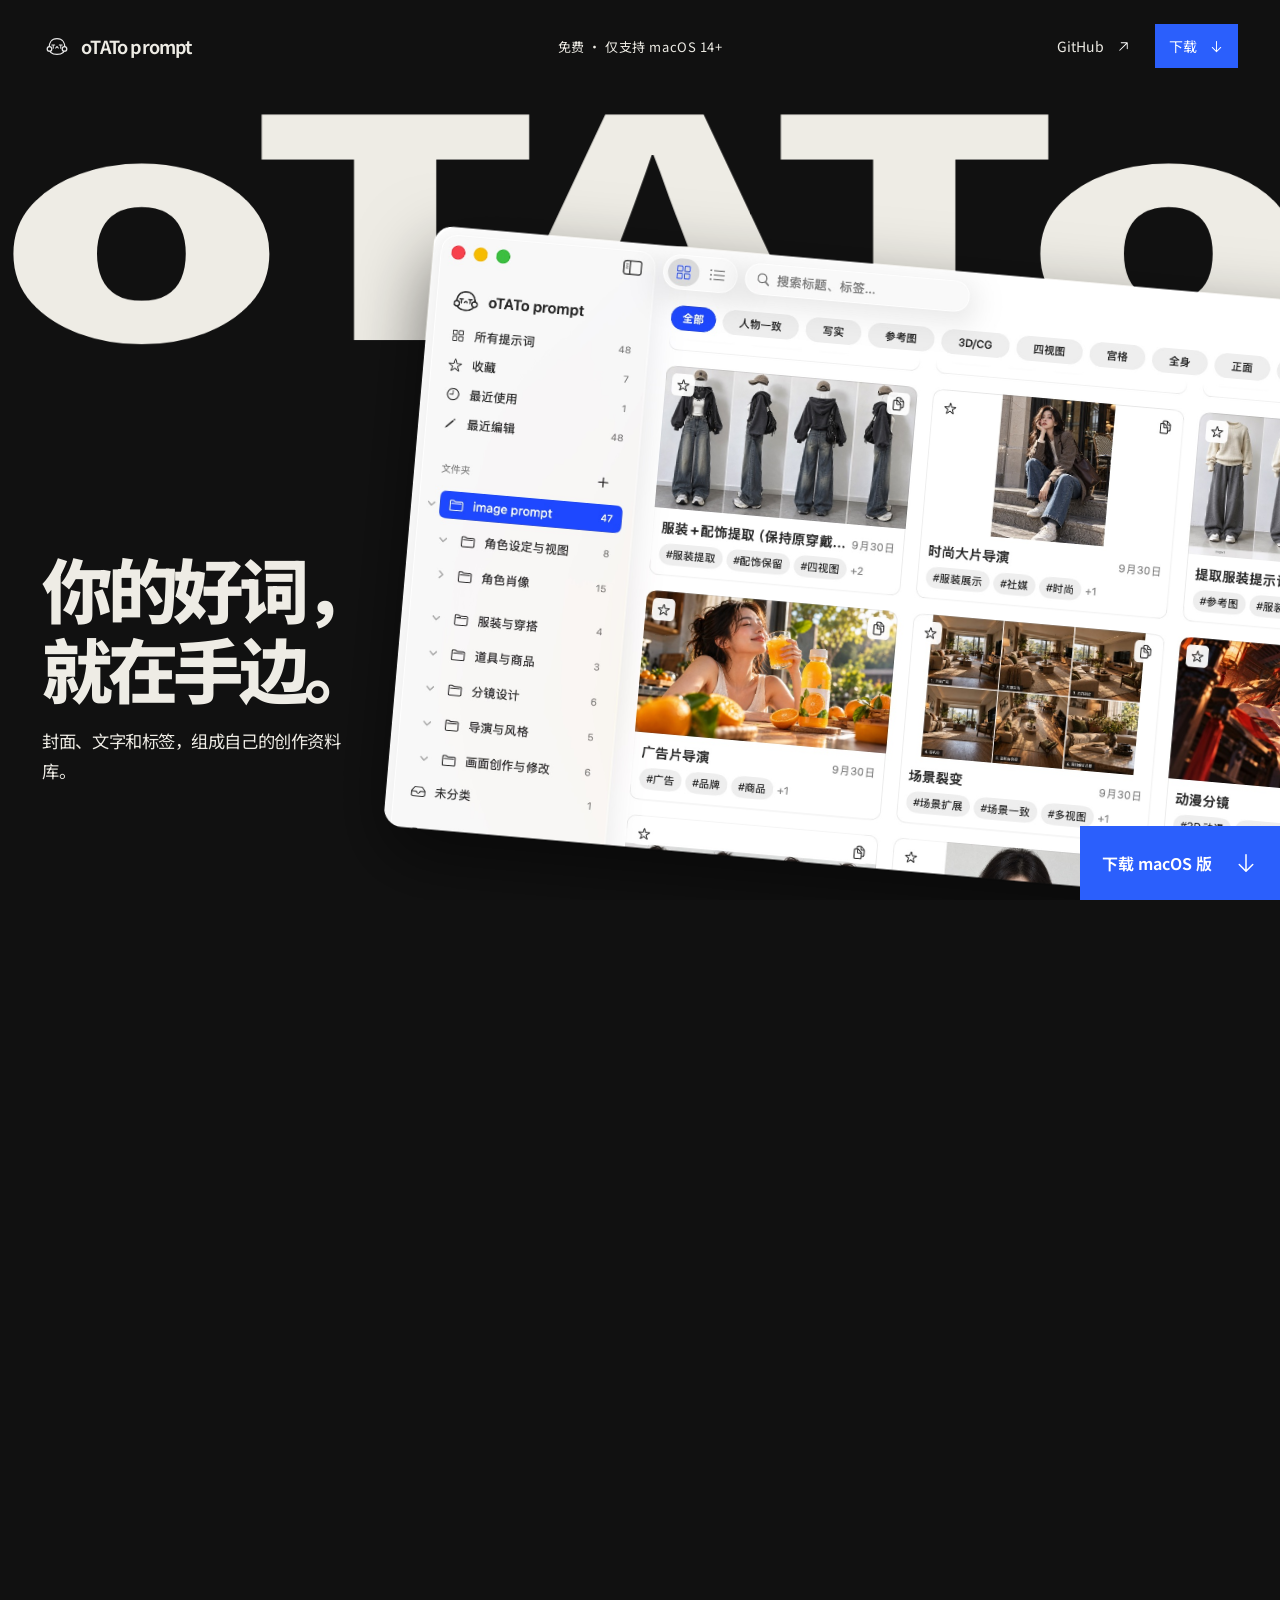
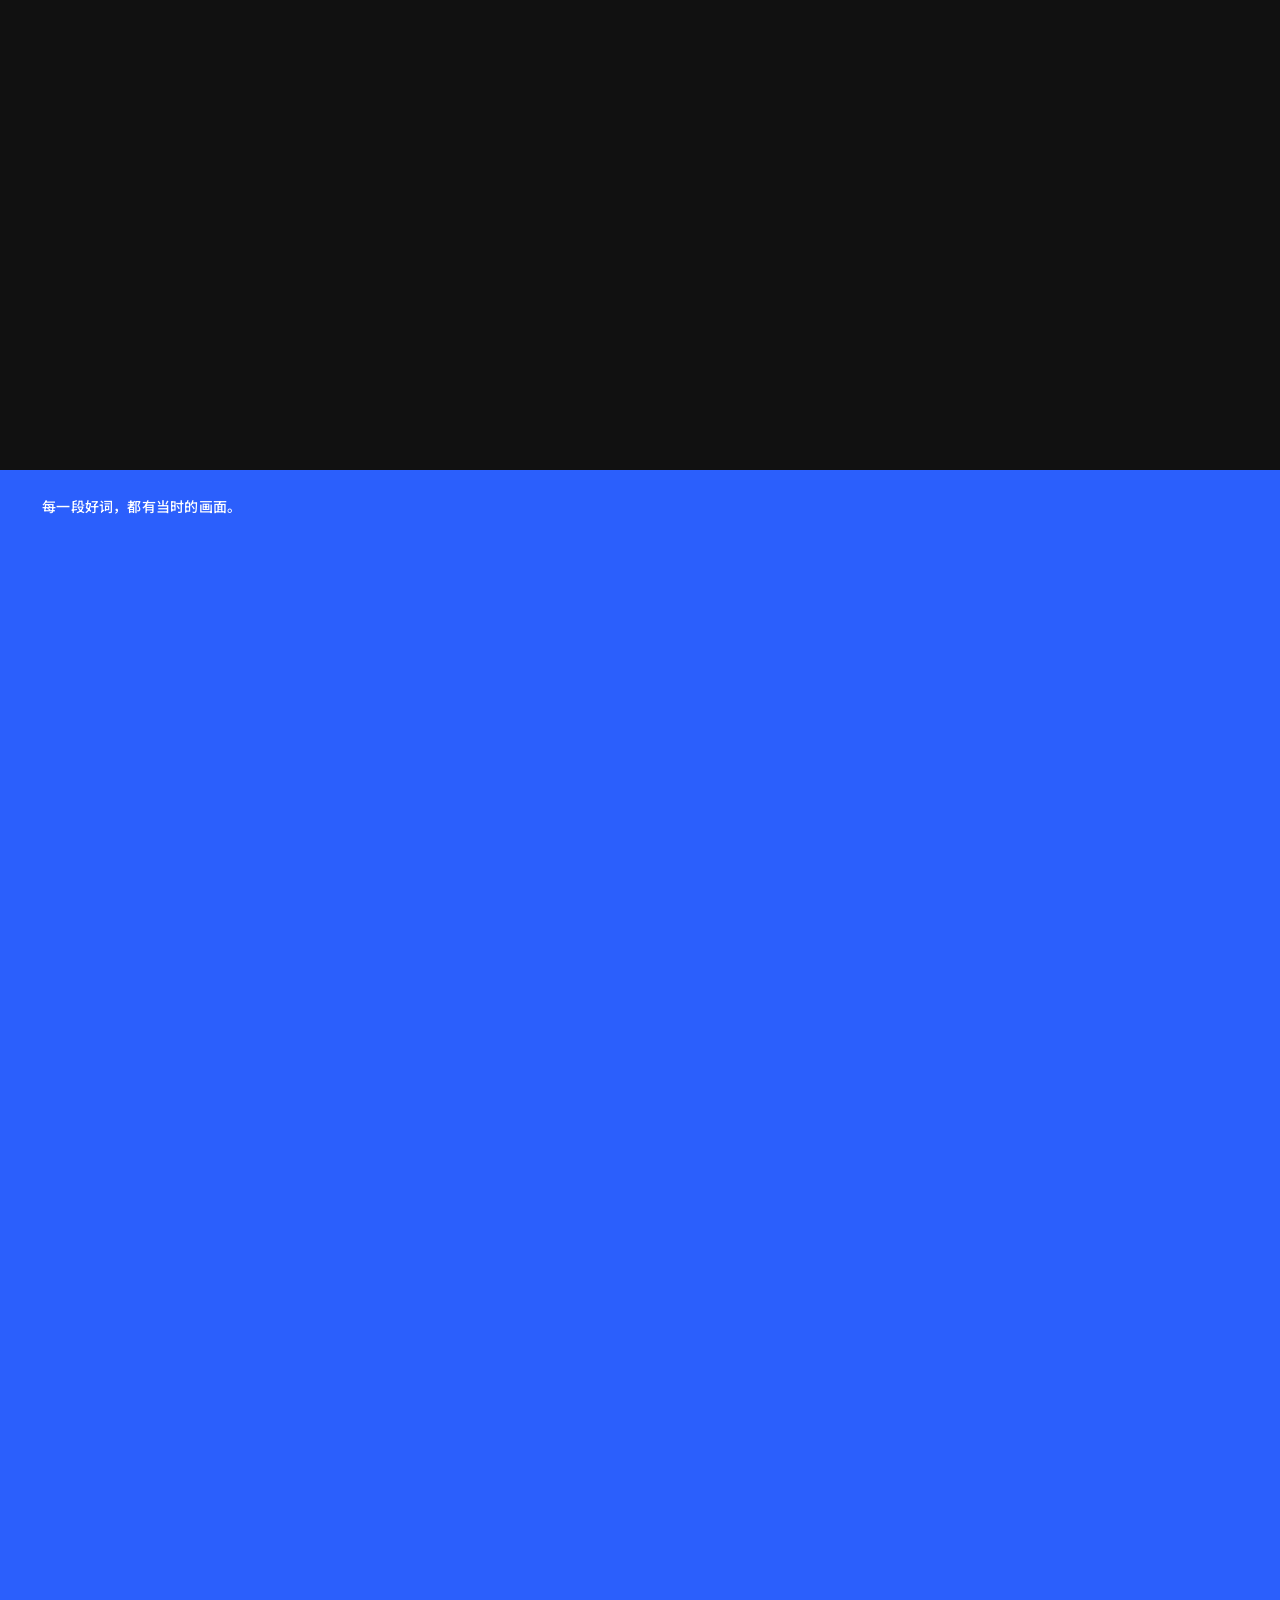
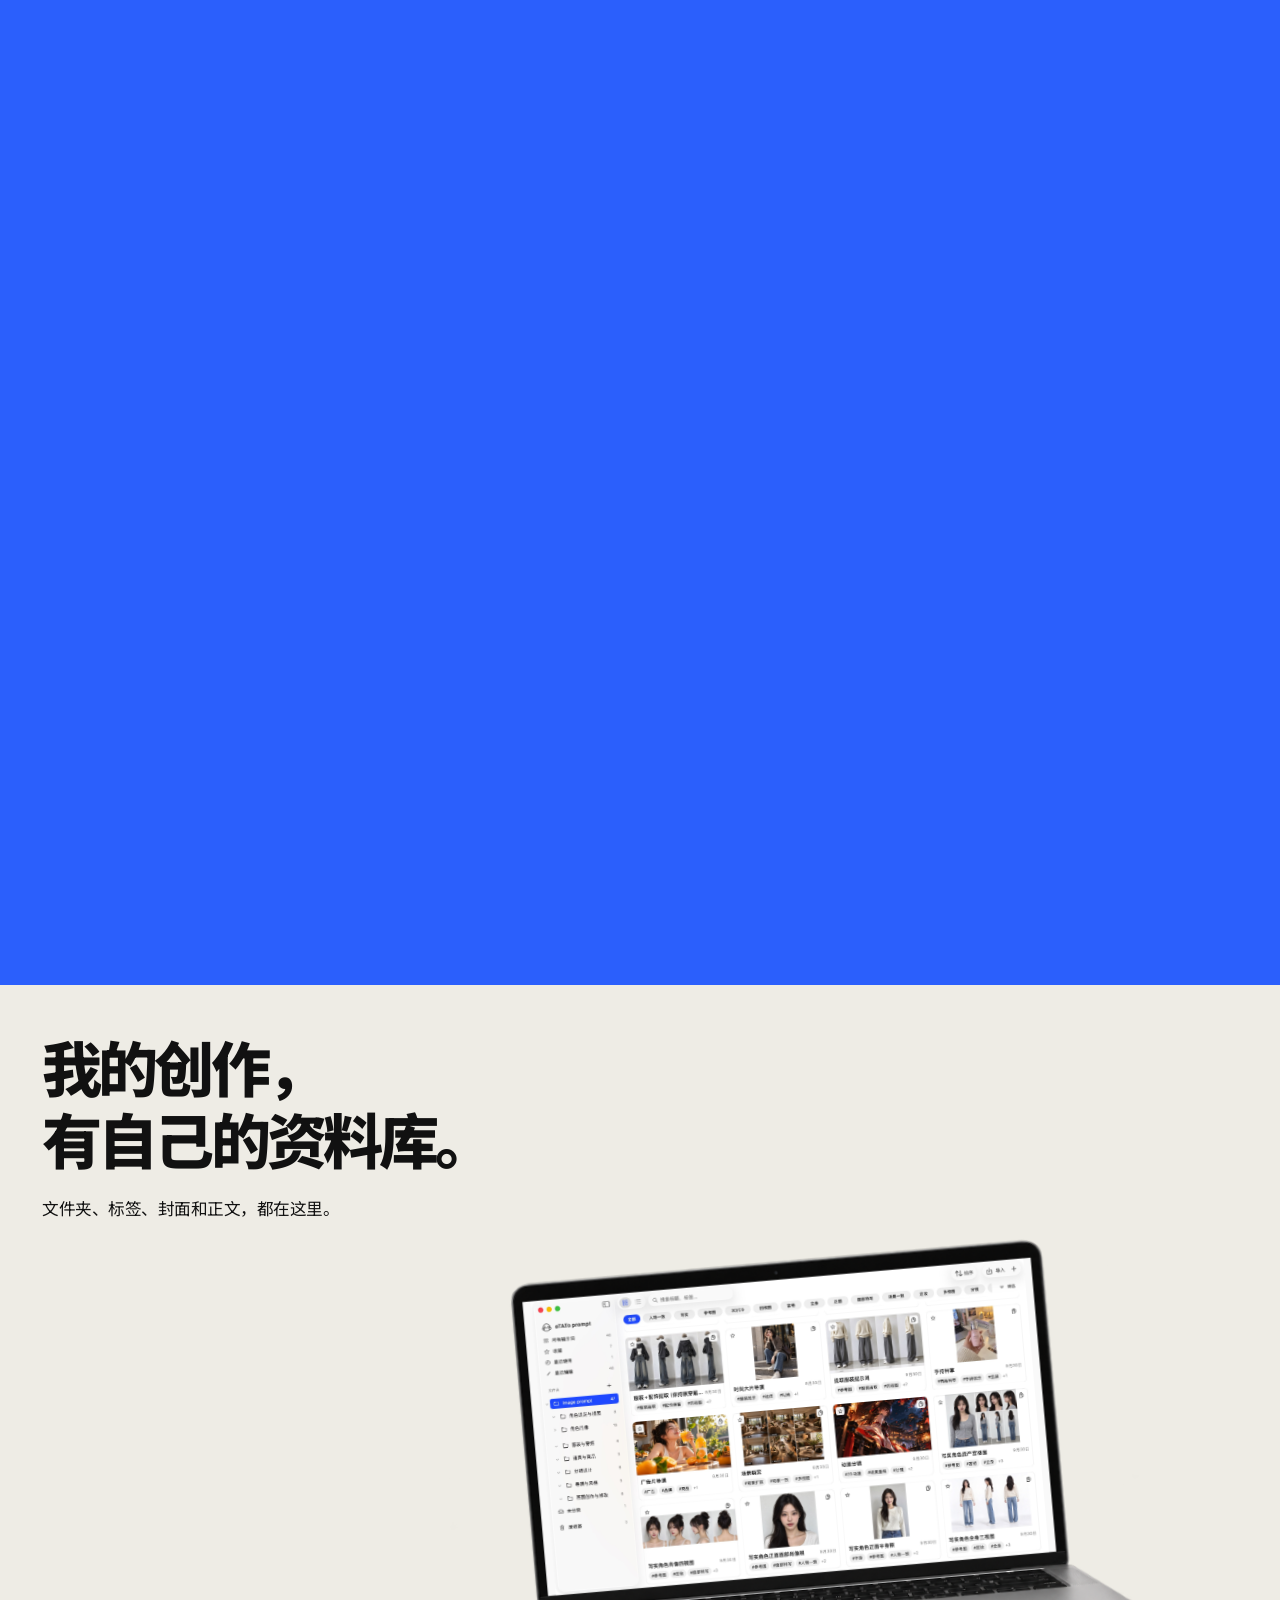
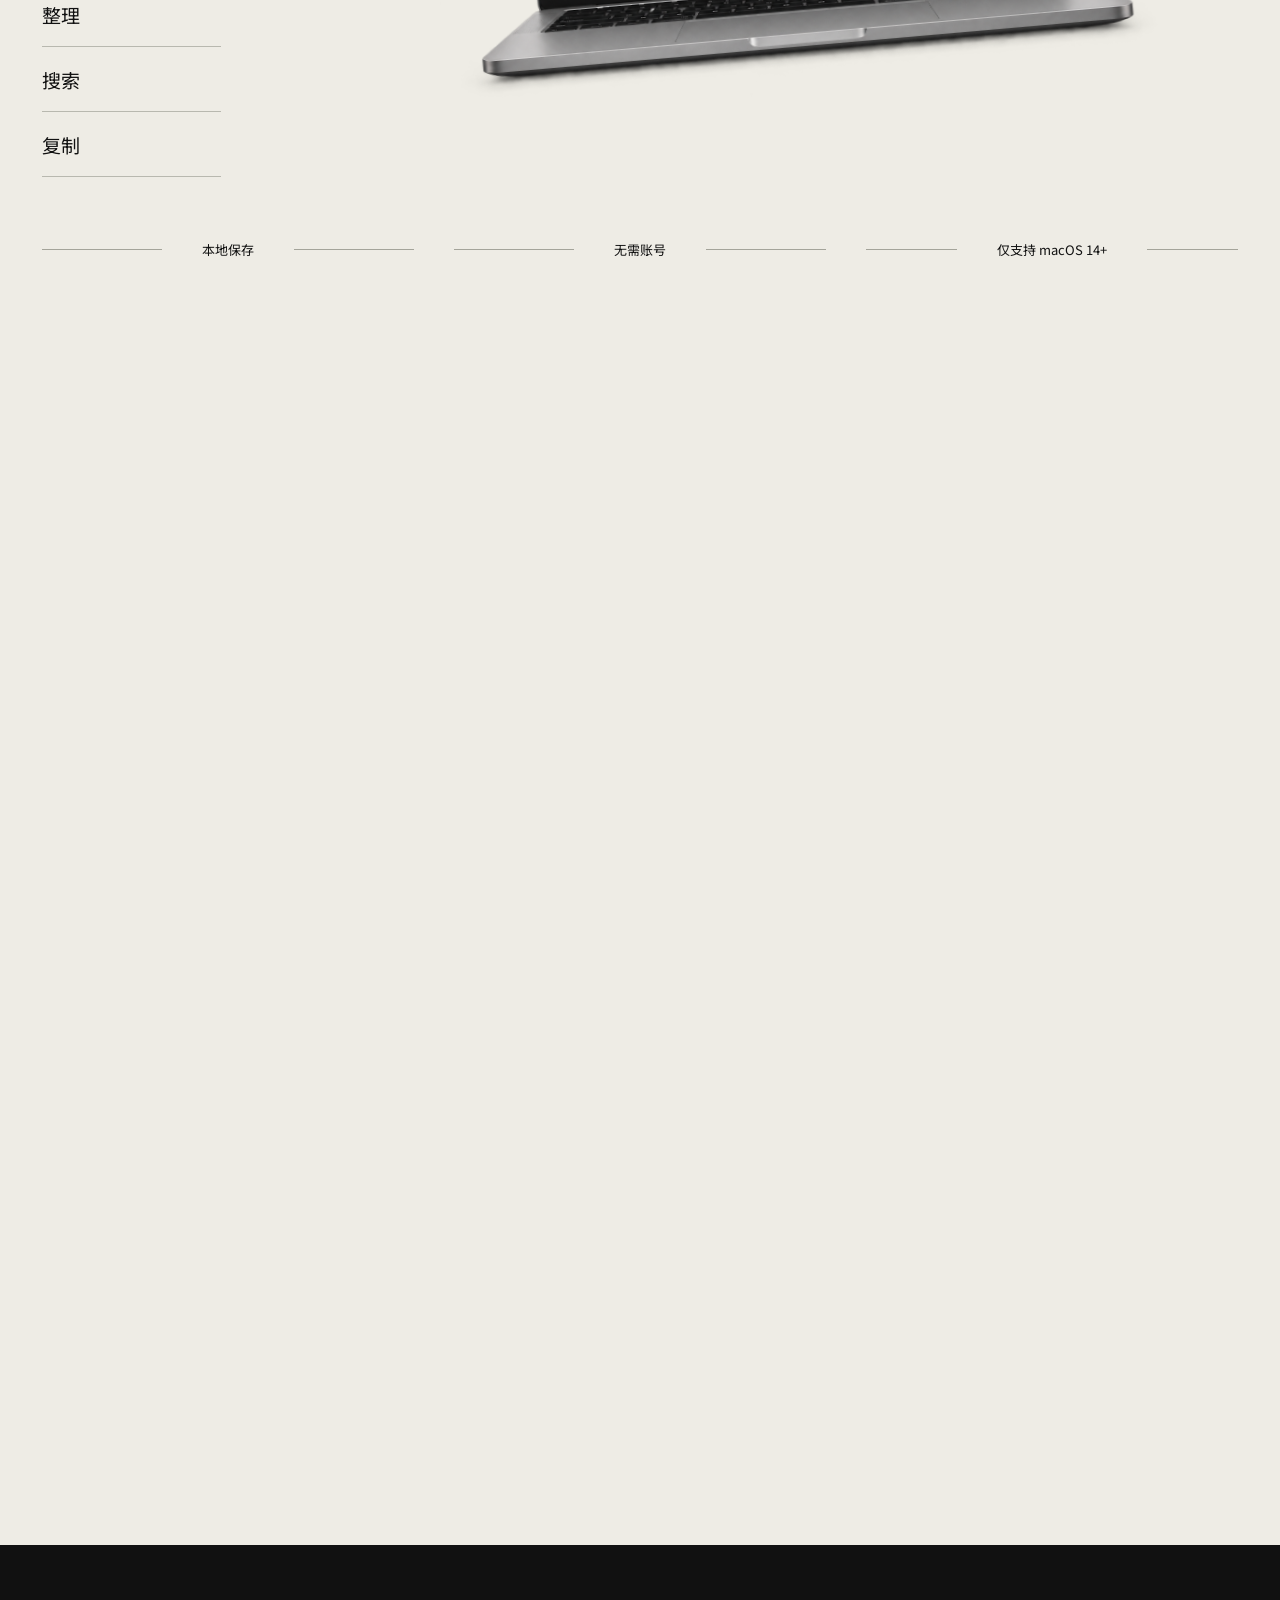
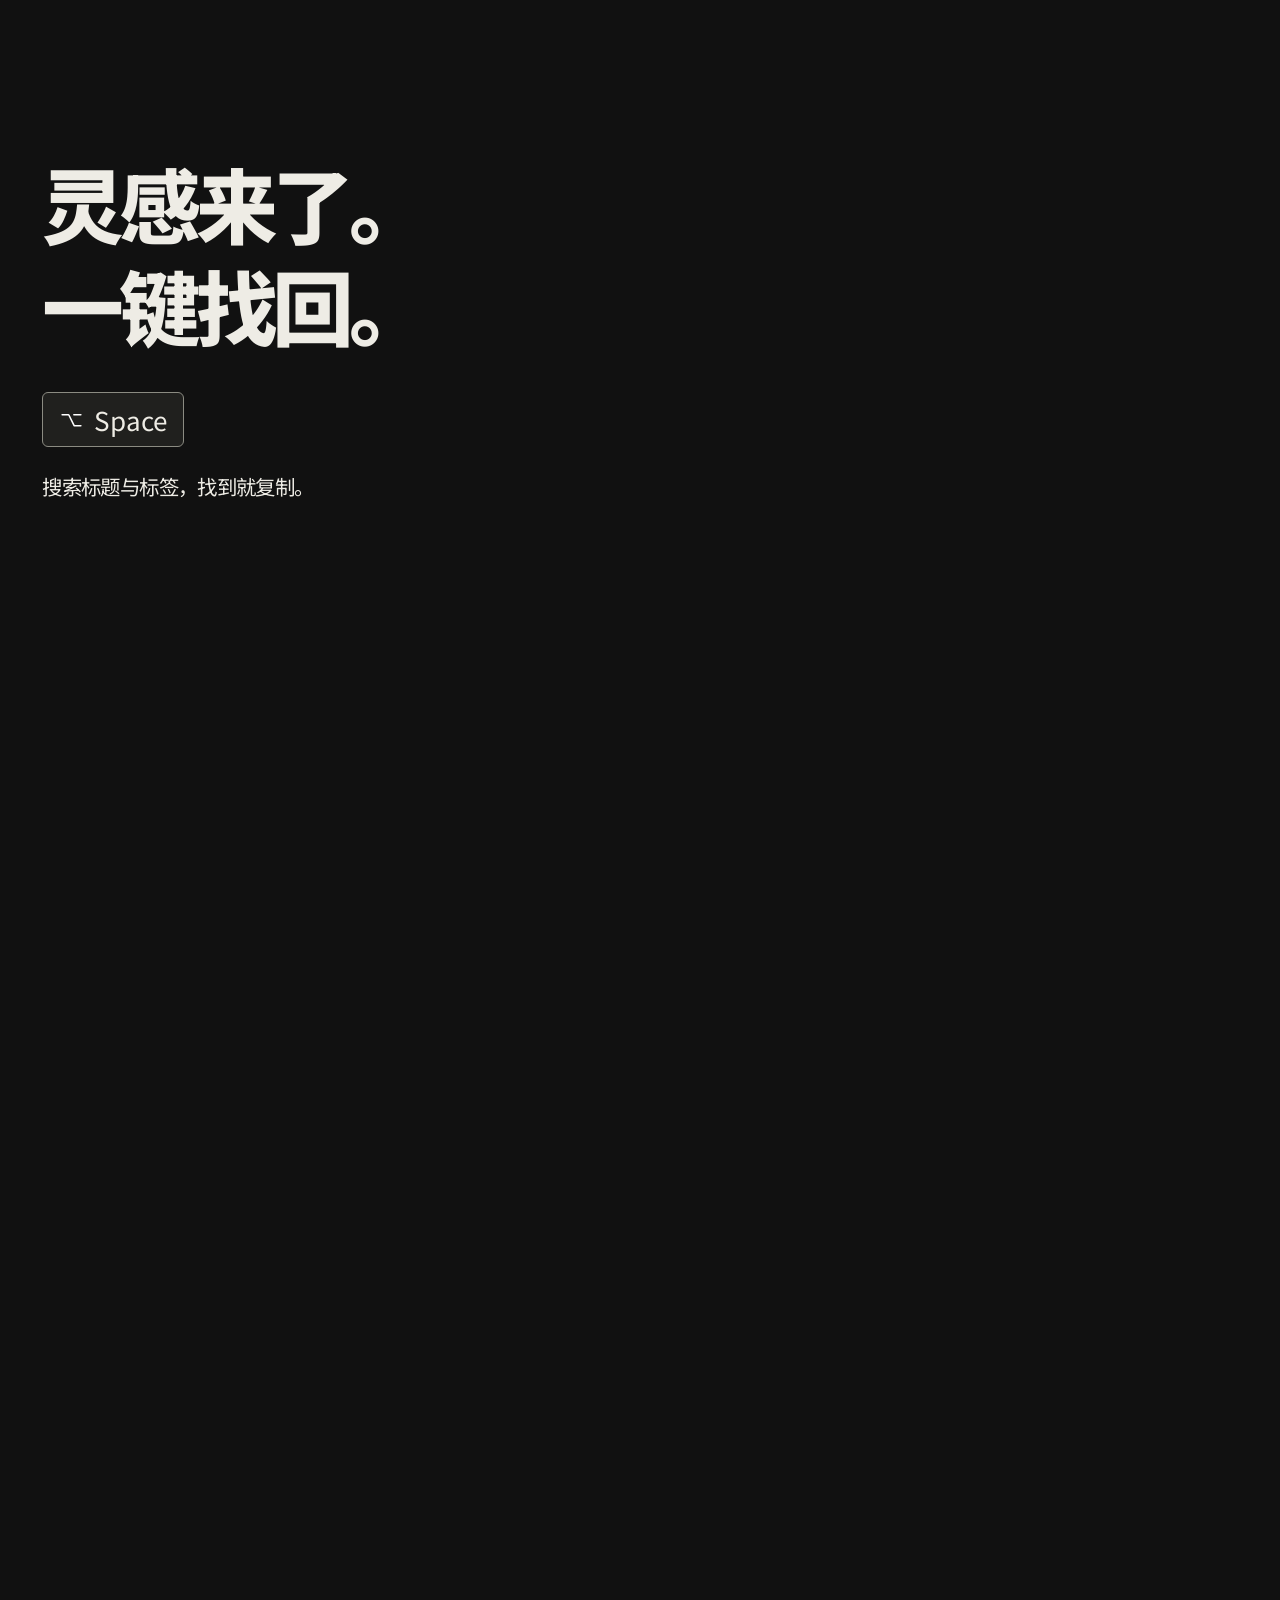
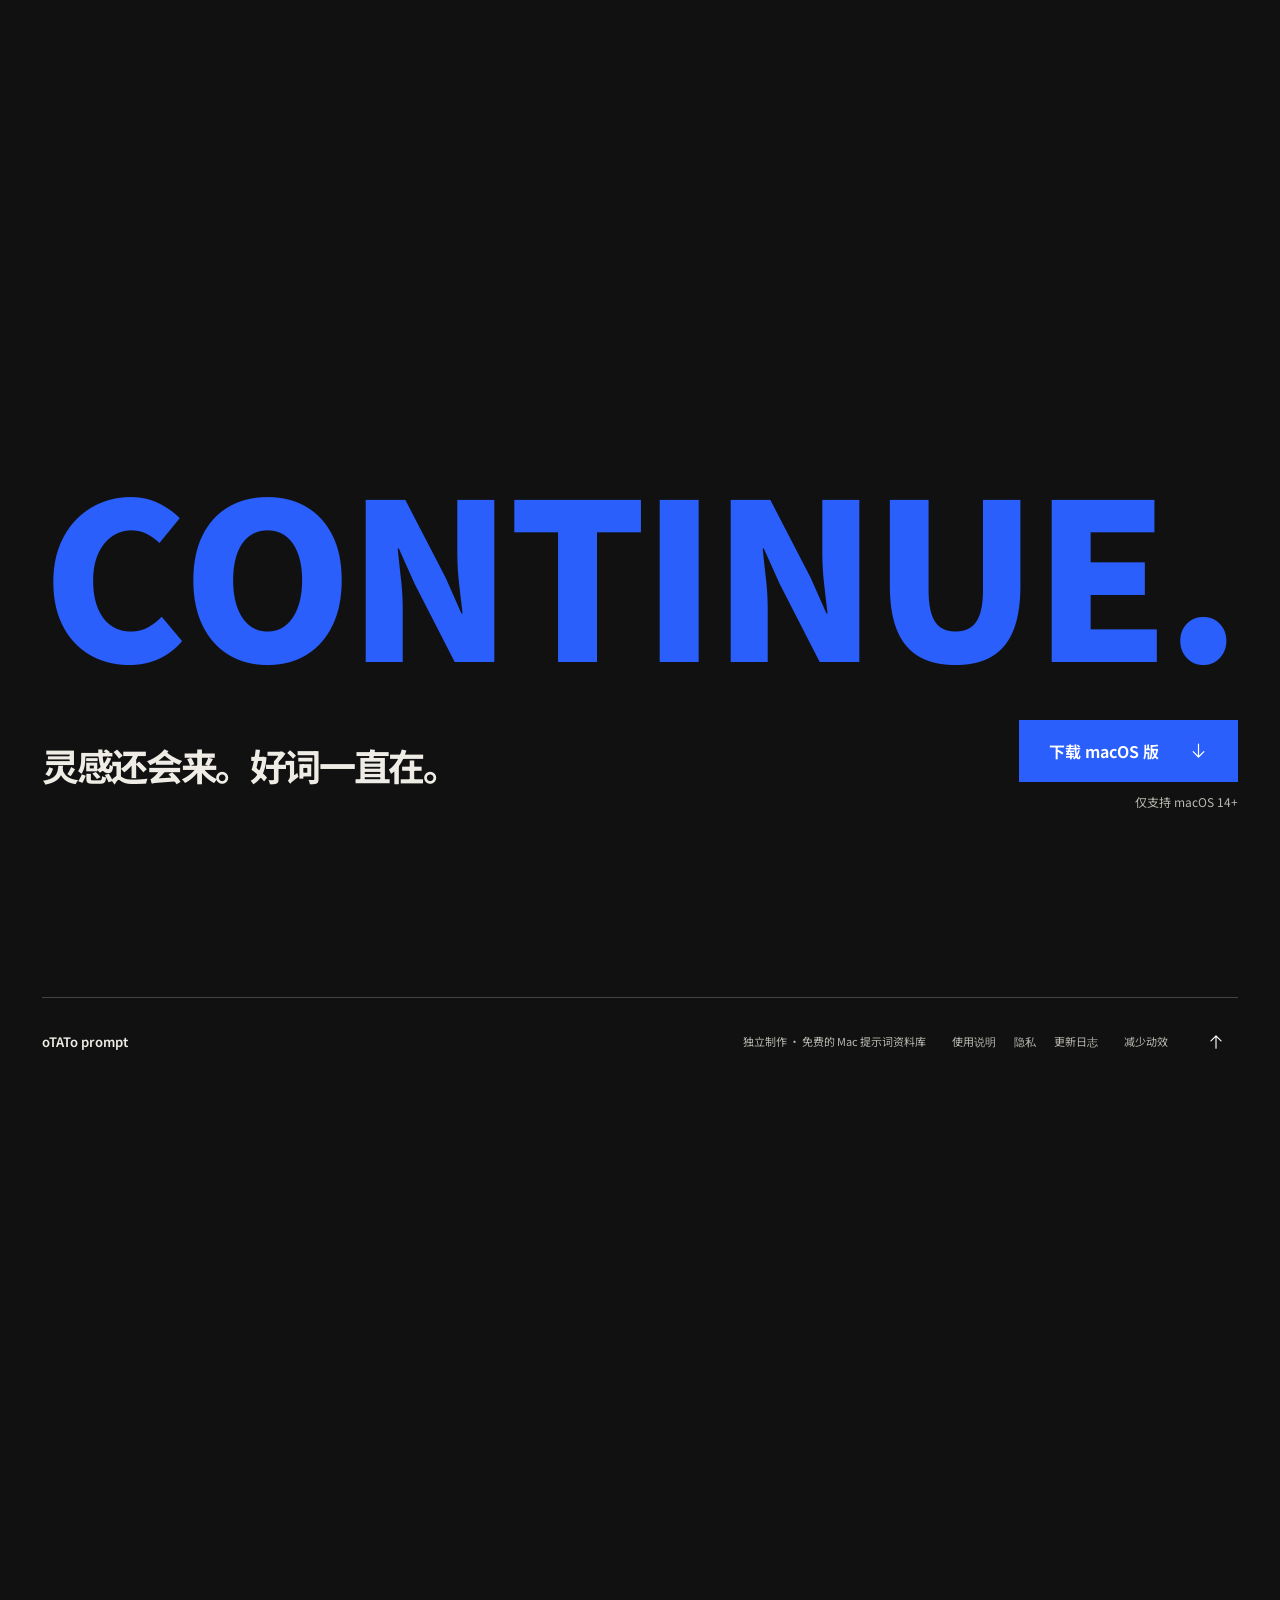
==== website/index.html @ ca606713 "Prepare signed macOS releases, direct downloads and update notifications" ====
<!doctype html>
<html lang="zh-CN">
<head>
  <meta charset="utf-8">
  <meta name="viewport" content="width=device-width, initial-scale=1">
  <meta name="description" content="oTATo prompt，免费的提示词资料库，仅支持 macOS 14+。把封面、文字和标签留在自己的资料库，需要时，找到就复制。">
  <meta name="theme-color" content="#111111">
  <link rel="canonical" href="https://prompt.otato.art/">
  <title>oTATo prompt — 你的好词，就在手边。</title>
  <link rel="icon" href="assets/logo.svg" type="image/svg+xml">
  <link rel="preload" href="assets/fonts/noto-sans-sc.woff2" as="font" type="font/woff2" crossorigin>
  <link rel="preload" href="assets/fonts/anton-latin.woff2" as="font" type="font/woff2" crossorigin>
  <link rel="preload" href="assets/product-library.webp" as="image">
  <link rel="stylesheet" href="assets/site.css">
  <link rel="stylesheet" href="assets/motion.css">
  <script src="assets/site.js" defer></script>
</head>
<body>
  <a class="skip-link" href="#main">跳到主要内容</a>
  <header class="site-header">
    <a class="brand" href="#main" aria-label="oTATo prompt 首页"><img src="assets/logo.svg" width="30" height="30" alt=""><span>oTATo prompt</span></a>
    <p class="header-note">免费 · 仅支持 macOS 14+</p>
    <nav aria-label="主导航">
      <a class="text-link github-link" href="https://github.com/susu177990-rgb/otato-prompt" target="_blank" rel="noopener noreferrer">GitHub <img class="icon" src="assets/icons/arrow-up-right.svg" alt=""></a>
      <a class="text-link download-link" href="https://github.com/susu177990-rgb/otato-prompt/releases/latest/download/oTATo-prompt.dmg" data-download rel="noopener noreferrer" aria-label="下载 oTATo prompt macOS 版">下载 <img class="icon" src="assets/icons/arrow-down.svg" alt=""></a>
    </nav>
  </header>
  <main id="main">
    <section class="hero story-track" id="library" aria-labelledby="hero-title">
      <div class="scene hero-scene">
      <div class="hero-masthead" aria-hidden="true"><span style="--letter-index:0">o</span><span style="--letter-index:1">T</span><span style="--letter-index:2">A</span><span style="--letter-index:3">T</span><span style="--letter-index:4">o</span></div>
      <figure class="hero-interface">
        <div class="image-preview hero-window">
          <img src="assets/product-library.webp" width="2692" height="1606" alt="oTATo prompt 真实词库：侧栏文件夹、标签和带封面的提示词网格。" fetchpriority="high">
        </div>
      </figure>
      <div class="hero-copy">
        <p class="visually-hidden">oTATo prompt</p>
        <h1 id="hero-title">你的好词，<br>就在手边。</h1>
        <p>封面、文字和标签，<br class="mobile-break">组成自己的创作资料库。</p>
      </div>
      <a class="scroll-tab download-link" href="https://github.com/susu177990-rgb/otato-prompt/releases/latest/download/oTATo-prompt.dmg" data-download rel="noopener noreferrer" aria-label="下载 oTATo prompt macOS 版"><span>下载 macOS 版</span><img class="icon" src="assets/icons/arrow-down.svg" alt=""></a>
          </div>
    </section>

    <section class="editor-section story-track" id="editor" aria-labelledby="editor-title">
      <div class="scene editor-scene">
      <p class="section-kicker">每一段好词，都有当时的画面。</p>
      <div class="editor-layout">
        <div class="editor-copy">
          <h2 class="display-stack" id="editor-title" lang="en"><span>WORDS</span><span>IN</span><span>PLACE.</span></h2>
          <p>把想法，写进自己的词库。</p>
        </div>
        <figure class="editor-interface">
          <div class="image-preview editor-window">
            <img src="assets/product-editor.webp" width="2692" height="1606" alt="真实编辑页：动漫分镜提示词、Markdown 格式工具、封面、标签和保存位置。" loading="lazy" decoding="async">
          </div>
        </figure>
      </div>
      <div class="section-caption"><span>oTATo prompt</span><p>Markdown 正文 · 封面与标签 · 保存后再用</p></div>
          </div>
    </section>

    <section class="desktop-section story-track" id="desktop" aria-labelledby="desktop-title">
      <div class="scene desktop-scene">
      <div class="desktop-copy">
        <h2 id="desktop-title">我的创作，<br>有自己的资料库。</h2>
        <p>文件夹、标签、封面和正文，都在这里。</p>
      </div>
      <nav class="desktop-index" aria-label="浏览软件的使用场景">
        <a href="#editor">整理 <img class="icon" src="assets/icons/arrow-up-right.svg" alt=""></a>
        <a href="#quick">搜索 <img class="icon" src="assets/icons/arrow-up-right.svg" alt=""></a>
        <a href="#quick">复制 <img class="icon" src="assets/icons/arrow-up-right.svg" alt=""></a>
      </nav>
      <figure class="physical-laptop">
        <img class="laptop-shell" src="assets/laptop.webp" width="1555" height="1011" alt="银色笔记本电脑" loading="lazy" decoding="async">
        <div class="laptop-screen">
          <img src="assets/product-library.webp" width="2692" height="1606" alt="电脑屏幕中的 oTATo prompt 真实词库。" loading="lazy" decoding="async">
        </div>
      </figure>
      <div class="platform-strip"><p>本地保存</p><p>无需账号</p><p>仅支持 macOS 14+</p></div>
          </div>
    </section>

    <section class="quick-section story-track" id="quick" aria-labelledby="quick-title">
      <div class="scene quick-scene">
      <div class="quick-copy">
        <h2 id="quick-title"><span class="line-mask"><span>灵感来了。</span></span><span class="line-mask"><span>一键找回。</span></span></h2>
        <div class="shortcut-key"><img class="icon" src="assets/icons/option.svg" alt="Option"><span>Space</span></div>
        <p>搜索标题与标签，找到就复制。</p>
      </div>
      <figure class="quick-interface">
        <div class="image-preview quick-window">
          <div class="quick-image-crop"><img src="assets/product-quick-search.webp" width="1280" height="1432" alt="真实快速搜索：按标题或标签查找分镜，选择结果后复制或打开。" loading="lazy" decoding="async"></div>
          <div class="quick-image-footer" aria-hidden="true"><img src="assets/product-quick-search.webp" width="1280" height="1432" alt="" loading="lazy" decoding="async"></div>
        </div>
      </figure>
          </div>
    </section>

    <footer class="continue-section story-track" id="ending">
      <div class="scene continue-scene">
      <p class="continue-word" aria-hidden="true" lang="en"><span class="letter" style="--letter-index:0">C</span><span class="letter" style="--letter-index:1">O</span><span class="letter" style="--letter-index:2">N</span><span class="letter" style="--letter-index:3">T</span><span class="letter" style="--letter-index:4">I</span><span class="letter" style="--letter-index:5">N</span><span class="letter" style="--letter-index:6">U</span><span class="letter" style="--letter-index:7">E</span><span class="letter" style="--letter-index:8">.</span></p>
      <div class="continue-row"><h2>灵感还会来。好词一直在。</h2><div class="continue-actions"><a class="primary-link download-link" href="https://github.com/susu177990-rgb/otato-prompt/releases/latest/download/oTATo-prompt.dmg" data-download rel="noopener noreferrer" aria-label="下载 oTATo prompt macOS 版">下载 macOS 版 <img class="icon" src="assets/icons/arrow-down.svg" alt=""></a><p class="download-note">仅支持 macOS 14+</p></div></div>
      <div class="footer-line"><a class="footer-brand" href="#main">oTATo prompt</a><p>独立制作 · 免费的 Mac 提示词资料库</p><nav class="footer-links" aria-label="产品支持"><a href="help.html">使用说明</a><a href="privacy.html">隐私</a><a href="https://github.com/susu177990-rgb/otato-prompt/releases">更新日志</a></nav><button class="motion-toggle" type="button" aria-pressed="false">减少动效</button><a class="back-top" href="#main" aria-label="回到开头"><img class="icon" src="assets/icons/arrow-up.svg" alt=""></a></div>
          </div>
    </footer>
  </main>

</body>
</html>
---- website/assets/site.css ----
@font-face{font-family:"Noto Sans SC";src:url("fonts/noto-sans-sc.woff2") format("woff2");font-weight:100 900;font-style:normal;font-display:swap}
@font-face{font-family:Anton;src:url("fonts/anton-latin.woff2") format("woff2");font-weight:400;font-style:normal;font-display:swap}
:root{--blue:#2b5ffc;--ink:#111;--paper:#eeece5;--gutter:clamp(24px,3.3vw,64px);color-scheme:dark;scroll-behavior:smooth;scroll-padding-top:24px}
*{box-sizing:border-box}html,body{margin:0}body{background:var(--ink);color:var(--paper);font-family:"Noto Sans SC","PingFang SC",sans-serif;font-size:16px;-webkit-font-smoothing:antialiased}
button,input,textarea{font:inherit}button,a{-webkit-tap-highlight-color:transparent}button{border:0;padding:0;background:none;color:inherit;cursor:pointer}a{color:inherit;text-decoration:none}p,h1,h2,h3,figure{margin:0}img{display:block;max-width:100%}
button:focus-visible,a:focus-visible,textarea:focus-visible{outline:3px solid currentColor;outline-offset:6px}button:disabled{cursor:wait;opacity:.7}::selection{color:var(--paper);background:var(--blue)}
.visually-hidden{position:absolute;width:1px;height:1px;overflow:hidden;clip-path:inset(50%);white-space:nowrap}
.icon{width:18px;height:18px;flex-shrink:0}
.skip-link{position:fixed;z-index:30;top:12px;left:12px;padding:12px 18px;color:var(--ink);background:var(--paper);transform:translateY(-150%)}.skip-link:focus{transform:none}
.text-link{display:inline-flex;align-items:center;gap:12px;min-height:44px;font-size:14px}.text-link .icon{transition:transform .25s}.text-link:hover .icon{transform:translate(3px,3px)}

.site-header{position:absolute;inset:0 0 auto;z-index:4;display:grid;grid-template-columns:1fr 1fr 1fr;align-items:center;padding:24px var(--gutter);gap:20px}
.brand{display:inline-flex;align-items:center;gap:9px;width:fit-content;font-size:18px;font-weight:650;letter-spacing:-.045em;min-height:44px}.brand img{width:30px;height:30px;filter:invert(1)}
.header-note{font-size:13px;letter-spacing:.04em;text-align:center;white-space:nowrap}.site-header nav{justify-self:end;display:flex;align-items:center;gap:24px}.site-header .download-link{background:var(--blue);color:#fff;padding-inline:14px}.site-header .icon{filter:invert(1);width:15px;height:15px}
.hero{position:relative;height:75vw;min-height:780px;max-height:1220px;overflow:hidden;isolation:isolate}
.hero-masthead{position:absolute;z-index:0;left:-.015em;top:1vw;font-size:29.6vw;font-weight:900;line-height:.9;letter-spacing:-.085em;white-space:nowrap;transform:translateY(var(--masthead-y,0px)) scale(1.26,.83);transform-origin:0 0;will-change:transform}
.hero-interface{position:absolute;z-index:1;top:19vw;left:32vw;width:105vw;transform-origin:50% 50%;transform:translate3d(var(--hero-x,0px),var(--hero-y,0px),0) rotate(var(--hero-angle,2deg));will-change:transform}
.image-preview{display:block;position:relative;width:100%;text-align:left}
.hero-window{border-radius:1.8vw;box-shadow:0 28px 70px #0008;aspect-ratio:2692/1230;overflow:hidden}.hero-window>img{width:100%;height:auto;border-radius:inherit}
.hero-copy{position:absolute;z-index:2;left:var(--gutter);bottom:52px;width:46%;pointer-events:none}
.hero-copy h1{font-weight:850;font-size:clamp(48px,5.5vw,100px);letter-spacing:-.065em;line-height:1.14}
.hero-copy>p{font-size:clamp(14px,1.35vw,20px);line-height:1.7;margin-top:19px;letter-spacing:-.025em;max-width:23vw}
.mobile-break{display:none}
.scroll-tab{position:absolute;right:0;bottom:0;z-index:3;min-width:200px;height:88px;display:flex;align-items:center;justify-content:center;gap:22px;background:var(--blue);color:var(--ink);font-family:"Noto Sans SC",sans-serif;font-size:16px;font-weight:650;letter-spacing:0}
.scroll-tab .icon{width:24px;height:24px;transition:transform .25s}.scroll-tab:hover .icon{transform:translateY(5px)}
.scroll-tab{color:#fff}.scroll-tab .icon{filter:invert(1)}

.editor-section{position:relative;overflow:hidden;background:var(--blue);color:var(--ink);padding:24px var(--gutter) 28px;min-height:55vw;isolation:isolate}
.section-kicker{font-size:14px;font-weight:500;letter-spacing:.015em;margin-bottom:40px}
.editor-layout{position:relative;display:grid;grid-template-columns:31% 69%;min-height:51vw}
.editor-copy{position:relative;z-index:2;align-self:start;padding-top:0}
.display-stack{font-family:Anton,sans-serif;font-size:12vw;font-weight:400;line-height:.96;letter-spacing:-.022em;transform:translateY(var(--words-y,0px));will-change:transform}.display-stack span{display:block}
.editor-copy>p{font-size:clamp(17px,1.9vw,30px);font-weight:650;letter-spacing:-.055em;margin-top:22px;white-space:nowrap}
.editor-interface{position:absolute;z-index:1;top:0;left:32.5%;width:70%;transform:translate3d(var(--editor-x,0px),var(--editor-y,0px),0) rotate(var(--editor-angle,-1.5deg));will-change:transform}
.editor-window{border-radius:13px;box-shadow:0 20px 35px #0e2b7b30;overflow:hidden;aspect-ratio:2236/1606}.editor-window>img{width:120.3936%;max-width:none;height:auto;transform:translateX(-16.939%)}
.section-caption{position:relative;z-index:2;display:flex;align-items:center;justify-content:space-between;gap:24px;margin-top:28px;font-size:12px;line-height:1.5}
.section-caption>span{display:flex;align-items:center;gap:32px;flex:1;white-space:nowrap}.section-caption>span::after{content:"";height:1px;background:var(--ink);opacity:.45;flex:1}.section-caption>p{letter-spacing:.015em}
.section-kicker,.section-caption,.editor-copy>p{color:#fff}.section-caption>span::after{background:#fff}

.desktop-section{position:relative;isolation:isolate;overflow:hidden;background:var(--paper);color:var(--ink);height:49vw;min-height:680px;max-height:1020px;padding:40px var(--gutter) 28px}
.desktop-copy{position:relative;z-index:3;width:54%;pointer-events:none}
.desktop-copy h2{font-size:clamp(40px,4.7vw,80px);font-weight:850;line-height:1.2;letter-spacing:-.065em}
.desktop-copy>p{font-size:clamp(14px,1.3vw,20px);margin-top:20px;line-height:1.7;letter-spacing:-.03em}
.desktop-index{position:absolute;z-index:3;left:var(--gutter);bottom:17%;display:flex;flex-direction:column;gap:0;width:14%}
.desktop-index a{display:flex;align-items:center;justify-content:space-between;border-bottom:1px solid #b8b8af;min-height:65px;text-align:left;font-size:19px}
.desktop-index .icon{width:16px;height:16px;opacity:0;transform:translate(-4px,4px);transition:opacity .2s,transform .2s}
.desktop-index a:hover .icon,.desktop-index a:focus-visible .icon{opacity:1;transform:none}
.physical-laptop{position:absolute;z-index:2;left:27%;bottom:8.5%;width:72%;transform:translateY(var(--laptop-y,0px));will-change:transform}
.laptop-shell{position:relative;width:100%;height:auto;z-index:2;pointer-events:none}
.laptop-screen{position:absolute;left:14.92%;top:11.97%;width:70.23%;height:62.51%;background:#f9f9f9;overflow:hidden;z-index:3;display:flex;align-items:center;justify-content:center}
.laptop-screen img{width:100%;height:100%;object-fit:contain}
.platform-strip{position:absolute;z-index:4;bottom:28px;left:var(--gutter);right:var(--gutter);display:flex;align-items:center;gap:40px;font-size:13px;line-height:1.5}
.platform-strip p{display:flex;align-items:center;justify-content:center;gap:40px;flex:1;white-space:nowrap}.platform-strip p::before,.platform-strip p::after{content:"";height:1px;background:#a4a49a;flex:1}

.quick-section{position:relative;display:grid;grid-template-columns:38% 59%;gap:3%;padding:40px var(--gutter) 20px;overflow:hidden;align-items:center;min-height:46vw}
.quick-copy{position:relative;z-index:2}.quick-copy h2{font-size:clamp(45px,6.4vw,108px);font-weight:850;letter-spacing:-.065em;line-height:1.25}
.shortcut-key{display:flex;align-items:center;gap:10px;min-height:55px;width:fit-content;padding:6px 16px;border:1px solid #8b8b82;border-radius:6px;background:#20201e;font-size:26px;margin-top:35px;transition:background .2s,border-color .2s}
.shortcut-key .icon{width:25px;height:25px;filter:invert(1)}
.quick-copy>p{font-size:clamp(15px,1.6vw,24px);margin-top:22px;line-height:1.7;letter-spacing:-.03em}
.quick-interface{position:relative;align-self:center;justify-self:center;width:96%;transform:translateY(var(--quick-y,0px));will-change:transform}
.quick-window{border-radius:18px;overflow:hidden;box-shadow:0 20px 50px #0007}
.quick-image-crop{width:100%;aspect-ratio:1280/990;overflow:hidden}.quick-image-crop img{width:100%;height:auto}.quick-image-footer{position:relative;width:100%;aspect-ratio:1280/98;overflow:hidden}.quick-image-footer img{position:absolute;bottom:0;left:0;width:100%;height:auto}

.continue-section{padding:16px var(--gutter) 26px;overflow:hidden}
.continue-word{font-family:"Noto Sans SC",sans-serif;font-size:17vw;font-weight:900;line-height:1.02;letter-spacing:-.025em;color:var(--blue);white-space:nowrap;transform:translateX(var(--continue-x,0px));will-change:transform}
.continue-row{display:flex;align-items:center;justify-content:space-between;gap:32px;margin-top:24px}
.continue-row h2{font-size:clamp(24px,2.9vw,48px);font-weight:700;line-height:1.4;letter-spacing:-.065em}
.primary-link{min-height:62px;display:inline-flex;align-items:center;justify-content:center;gap:30px;background:var(--blue);color:#fff;padding:16px 30px;font-size:16px;font-weight:650;white-space:nowrap;transition:background .2s,transform .2s}
.primary-link:hover{background:#1e4ce0}.primary-link .icon{width:19px;height:19px;filter:invert(1);transition:transform .25s}.primary-link:hover .icon{transform:translateY(4px)}.primary-link:focus-visible{outline-color:var(--paper)}
.continue-actions{flex-shrink:0;text-align:right}.download-note{margin-top:10px;font-size:12px;line-height:1.7;color:#b9b8b1}
.github-link:hover .icon{transform:translate(3px,-3px)}.download-link:hover .icon{transform:translateY(4px)}
.footer-line{display:flex;align-items:center;gap:26px;border-top:1px solid #44443e;padding-top:22px;margin-top:90px;font-size:11px;line-height:1.6}
.footer-brand{font-weight:600;font-size:13px;margin-right:auto;min-height:44px;display:flex;align-items:center}.footer-line>p{color:#b9b8b1}
.motion-toggle{min-height:44px;color:#b9b8b1;text-underline-offset:5px}.motion-toggle[aria-pressed="true"]{text-decoration:underline}
.back-top{width:44px;height:44px;display:flex;align-items:center;justify-content:center}.back-top .icon{filter:invert(1)}

@media(min-width:1800px){
  .hero{min-height:1220px}.hero-masthead{font-size:530px;top:18px}.hero-interface{top:310px}.editor-section{min-height:920px}.display-stack{font-size:216px}.editor-layout{min-height:920px}.desktop-copy h2{font-size:80px}.quick-section{min-height:850px}
}
@media(max-width:1100px) and (min-width:761px){
  .hero{min-height:760px}.hero-copy{width:55%;bottom:50px}.hero-copy h1{font-size:6vw}.hero-interface{top:25vw;width:108vw;left:35vw}.hero-masthead{top:40px}
  .editor-section{padding-top:28px;min-height:66vw}.editor-layout{min-height:57vw}.display-stack{font-size:12vw}.editor-interface{width:70%;left:33%;top:20px}.editor-copy>p{font-size:19px;white-space:normal;max-width:10em}
  .section-caption{margin-top:35px;gap:22px}.section-caption>p{font-size:11px}.desktop-section{min-height:690px}.desktop-copy{width:80%}.desktop-copy h2{font-size:5.6vw}.physical-laptop{width:83%;left:19%;bottom:10%}
  .desktop-index{bottom:18%;width:13%}.desktop-index a{font-size:17px;min-height:55px}.quick-section{padding-top:55px;padding-bottom:35px}.quick-copy h2{font-size:5.8vw}.quick-interface{width:92%}.quick-copy>p{font-size:16px}
  .continue-row h2{font-size:2.8vw}.primary-link{font-size:14px;padding-inline:23px;gap:18px;min-height:55px}
}
@media(max-width:760px){
  :root{--gutter:24px;scroll-padding-top:16px}
  .site-header{padding:19px var(--gutter);grid-template-columns:1fr auto;gap:12px}.brand{font-size:16px;gap:7px}.brand img{width:27px;height:27px}.header-note{grid-column:1/-1;grid-row:2;text-align:left;font-size:11px;letter-spacing:.01em;line-height:1.5;margin-top:-6px}.site-header .text-link{font-size:12px;gap:8px}.site-header .icon{width:14px;height:14px}.site-header nav{gap:16px}.site-header .download-link{padding-inline:12px}.site-header .github-link .icon{display:none}
  .hero{height:850px;min-height:0;max-height:none}.hero-masthead{top:95px;font-size:30vw;left:-.015em;letter-spacing:-.085em}.hero-interface{top:245px;left:9%;width:136%;transform-origin:30% 50%}.hero-window{border-radius:14px;box-shadow:0 20px 45px #0006}
  .hero-copy{bottom:123px;width:calc(100% - 48px)}.hero-copy h1{font-size:clamp(44px,11.5vw,78px);line-height:1.16}.hero-copy>p{font-size:14px;line-height:1.8;letter-spacing:-.02em;margin-top:18px;max-width:28em}.mobile-break{display:block}
  .scroll-tab{min-width:176px;height:65px;font-size:15px;gap:20px}.scroll-tab .icon{width:20px;height:20px}
  .editor-section{padding-top:28px;padding-bottom:22px;min-height:0}.section-kicker{font-size:11px;margin-bottom:26px}.editor-layout{display:block;min-height:0}
  .editor-copy{display:flex;align-items:flex-end;justify-content:space-between;gap:18px}.display-stack{font-size:clamp(80px,22vw,150px);line-height:.94;letter-spacing:-.02em}.editor-copy>p{font-size:17px;white-space:normal;line-height:1.6;max-width:7.7em;margin-bottom:5px;margin-top:0;letter-spacing:-.035em}
  .editor-interface{position:relative;left:0;top:auto;width:107%;margin-top:30px;transform-origin:20% 50%}.editor-window{border-radius:8px}
  .section-caption{font-size:10px;margin-top:30px;align-items:flex-start;gap:18px}.section-caption>span{gap:12px;flex:.7}.section-caption>p{max-width:17em;flex:1;line-height:1.8}
  .desktop-section{height:auto;max-height:none;min-height:0;padding-top:35px;padding-bottom:24px}.desktop-copy{width:100%}.desktop-copy h2{font-size:clamp(35px,8.8vw,60px);letter-spacing:-.065em;line-height:1.24}.desktop-copy>p{font-size:13px;line-height:1.8;margin-top:16px;max-width:22em}
  .physical-laptop{position:relative;left:-10%;bottom:auto;width:120%;margin-top:35px}
  .desktop-index{position:relative;bottom:auto;left:0;width:100%;display:grid;grid-template-columns:repeat(3,1fr);gap:20px;margin-top:24px}.desktop-index a{font-size:15px;min-height:44px}.desktop-index .icon{opacity:1;transform:none;width:14px;height:14px}
  .platform-strip{position:relative;bottom:auto;left:auto;right:auto;gap:15px;margin-top:19px;font-size:10px}.platform-strip p{gap:9px}.platform-strip p::before{display:none}
  .quick-section{grid-template-columns:1fr;gap:0;padding-top:42px;padding-bottom:24px;min-height:0}.quick-copy h2{font-size:clamp(42px,11.3vw,76px);line-height:1.22}
  .shortcut-key{margin-top:24px;min-height:45px;font-size:22px;padding:5px 12px}.shortcut-key .icon{width:21px;height:21px}.quick-copy>p{font-size:14px;margin-top:16px;line-height:1.9}.quick-interface{width:94%;margin-top:31px}.quick-window{border-radius:12px}
  .continue-section{padding-top:20px;padding-bottom:20px}.continue-word{font-size:16.7vw;letter-spacing:-.025em;line-height:1.06}.continue-row{align-items:flex-start;flex-direction:column;gap:25px;margin-top:21px}.continue-actions{text-align:left}.continue-row h2{font-size:22px;letter-spacing:-.05em;line-height:1.5}
  .primary-link{min-height:54px;font-size:14px;gap:23px;padding:14px 22px}.primary-link .icon{width:18px;height:18px}.footer-line{flex-wrap:wrap;gap:12px 20px;margin-top:57px;padding-top:18px;font-size:10px}.footer-brand{font-size:12px}.footer-line>p{order:4;flex-basis:100%}.motion-toggle{margin-left:auto}.back-top{width:35px}.footer-line .icon{width:16px}
}
@media(max-width:380px){
  :root{--gutter:20px}.brand{font-size:15px}.brand img{width:24px;height:24px}.site-header{gap:8px}.hero{height:790px}.hero-masthead{top:105px}.hero-interface{top:230px;width:143%;left:5%}.hero-copy{width:calc(100% - 40px);bottom:117px}.hero-copy h1{font-size:44px}.editor-copy>p{font-size:15px;max-width:7em}.section-caption{gap:10px}.section-caption>span::after{display:none}.desktop-copy h2{font-size:32px}.continue-row h2{font-size:20px}
}
@media(max-height:560px) and (orientation:landscape) and (max-width:1000px){
  .hero{height:760px;min-height:760px}.hero-masthead{top:80px}.hero-interface{top:190px}.hero-copy{bottom:85px}.editor-copy>p{white-space:normal}.desktop-section{min-height:660px}
}
:root[data-motion="reduced"]{scroll-behavior:auto}
:root[data-motion="reduced"] *, :root[data-motion="reduced"] *::before, :root[data-motion="reduced"] *::after{animation:none!important;transition:none!important;will-change:auto!important}
@media(prefers-reduced-motion:reduce){html{scroll-behavior:auto}*,*::before,*::after{animation:none!important;transition:none!important}}

.footer-links{display:flex;flex-wrap:wrap;gap:18px}.footer-links a{display:flex;align-items:center;min-height:44px;color:#b9b8b1}.download-link[aria-disabled="true"]{cursor:default}
---- website/assets/motion.css ----
/* Each chapter keeps its ordinary layout when motion is reduced. */
.quick-section{display:block}
.quick-scene{display:grid;grid-template-columns:38% 59%;gap:3%;align-items:center}
.quick-copy h2 span{display:block}
.hero-masthead>span,.continue-word>.letter{display:inline-block}

:root[data-story="immersive"] .story-track{padding:0;max-height:none;min-height:0;overflow:visible;position:relative}
:root[data-story="immersive"] .hero{height:230svh}
:root[data-story="immersive"] .editor-section{height:235svh}
:root[data-story="immersive"] .desktop-section{height:240svh}
:root[data-story="immersive"] .quick-section{height:205svh}
:root[data-story="immersive"] .continue-section{height:160svh}
:root[data-story="immersive"] .scene{position:sticky;top:0;height:100svh;overflow:hidden;isolation:isolate}
:root[data-story="immersive"] .hero-scene,:root[data-story="immersive"] .quick-scene,:root[data-story="immersive"] .continue-scene{background:var(--ink);color:var(--paper)}
:root[data-story="immersive"] .editor-scene{background:var(--blue);padding:26px var(--gutter)}
:root[data-story="immersive"] .desktop-scene{background:var(--paper);color:var(--ink);padding:45px var(--gutter)}
:root[data-story="immersive"] .hero-masthead{top:8svh;font-size:28.5vw;transform:translate3d(var(--tx,0px),var(--ty,0px),0) scale(1.26,.83);opacity:var(--alpha,1)}
:root[data-story="immersive"] .hero-interface{left:0;top:0;width:100vw;transform-origin:0 0;transform:translate3d(var(--tx,28vw),var(--ty,25svh),0) rotate(var(--rot,4deg)) scale(var(--scale,1.06))}
:root[data-story="immersive"] .hero-window{aspect-ratio:2692/1230;border-radius:18px}
:root[data-story="immersive"] .hero-copy{bottom:115px;width:44%;transform:translateY(var(--ty,0px));opacity:var(--alpha,1)}
:root[data-story="immersive"] .hero-copy h1{font-size:clamp(44px,5.5vw,96px)}
:root[data-story="immersive"] .hero-copy>p{max-width:24vw}
:root[data-story="immersive"] .scroll-tab{bottom:0;height:74px;overflow:hidden}
:root[data-story="immersive"] .scroll-tab>span,:root[data-story="immersive"] .scroll-tab>.icon{position:relative}
:root[data-story="immersive"] .scroll-tab>.icon{animation:scroll-cue 1.8s ease-in-out infinite}

:root[data-story="immersive"] .editor-layout{display:block;min-height:0;height:calc(100svh - 125px);margin-top:45px}
:root[data-story="immersive"] .section-kicker{margin:0}
:root[data-story="immersive"] .editor-copy{position:absolute;left:0;top:0}
:root[data-story="immersive"] .display-stack{font-size:min(12vw,21svh);transform:none}
:root[data-story="immersive"] .display-stack span{transform:translate3d(var(--tx,0px),var(--ty,0px),0);opacity:var(--alpha,1)}
:root[data-story="immersive"] .editor-copy>p{font-size:clamp(17px,1.9vw,28px);transform:translateY(var(--ty,0px));opacity:var(--alpha,1)}
:root[data-story="immersive"] .editor-interface{left:0;top:0;margin:0;width:min(62vw,calc((100svh - 165px)*1.39));transform-origin:0 0;transform:translate3d(var(--tx,110vw),var(--ty,10svh),0) rotate(var(--rot,8deg)) scale(var(--scale,.85))}
:root[data-story="immersive"] .section-caption{position:absolute;left:var(--gutter);right:var(--gutter);bottom:25px;margin:0;transform:translateY(var(--ty,0px));opacity:var(--alpha,1)}

:root[data-story="immersive"] .desktop-copy{transform:translateY(var(--ty,0px));opacity:var(--alpha,1)}
:root[data-story="immersive"] .desktop-index{bottom:12%;transform:translateY(var(--ty,0px));opacity:var(--alpha,1)}
:root[data-story="immersive"] .physical-laptop{position:absolute;left:0;top:0;bottom:auto;margin:0;width:min(86vw,138svh);transform-origin:0 0;transform:translate3d(var(--tx,30vw),var(--ty,30svh),0) scale(var(--scale,.66)) rotate(var(--rot,-5deg))}
:root[data-story="immersive"] .platform-strip{bottom:26px;opacity:var(--alpha,1)}

:root[data-story="immersive"] .quick-scene{display:block;padding:50px var(--gutter)}
:root[data-story="immersive"] .quick-copy{position:absolute;left:var(--gutter);top:23%;width:42%}
:root[data-story="immersive"] .quick-copy h2 .line-mask{overflow:hidden}
:root[data-story="immersive"] .quick-copy h2 .line-mask>span{transform:translateY(var(--ty,0px));opacity:var(--alpha,1)}
:root[data-story="immersive"] .shortcut-key{transform:scale(var(--scale,1));box-shadow:0 0 0 var(--halo,0px) #2b5ffc18}
:root[data-story="immersive"] .quick-copy>p{transform:translateY(var(--ty,0px));opacity:var(--alpha,1)}
:root[data-story="immersive"] .quick-interface{position:absolute;left:0;top:0;width:min(49vw,calc((100svh - 170px)*1.17));margin:0;transform-origin:50% 50%;transform:translate3d(var(--tx,65vw),var(--ty,55svh),0) scale(var(--scale,.55)) rotate(var(--rot,8deg));opacity:var(--alpha,0)}

:root[data-story="immersive"] .continue-scene{display:flex;flex-direction:column;padding:40px var(--gutter) 26px}
:root[data-story="immersive"] .continue-word{margin-top:auto;transform:translateY(var(--ty,0px));overflow:hidden;padding-block:.15em;line-height:1.1}
:root[data-story="immersive"] .continue-word>.letter{transform:translateY(var(--ty,0%)) rotate(var(--rot,0deg));opacity:var(--alpha,1)}
:root[data-story="immersive"] .continue-row{margin-top:0;transform:translateY(var(--ty,0px));opacity:var(--alpha,1)}
:root[data-story="immersive"] .footer-line{margin-top:auto}

:root[data-story="immersive"] .scene .hero-masthead,:root[data-story="immersive"] .scene .hero-interface,:root[data-story="immersive"] .scene .editor-interface,:root[data-story="immersive"] .scene .physical-laptop,:root[data-story="immersive"] .scene .quick-interface{will-change:auto}
:root[data-story="immersive"] .scene.is-near .hero-masthead,:root[data-story="immersive"] .scene.is-near .hero-interface,:root[data-story="immersive"] .scene.is-near .editor-interface,:root[data-story="immersive"] .scene.is-near .physical-laptop,:root[data-story="immersive"] .scene.is-near .quick-interface{will-change:transform,opacity}
:root[data-story="immersive"][data-ready="true"] .hero-masthead>span{animation:brand-arrive 1s cubic-bezier(.22,1,.36,1) both;animation-delay:calc(var(--letter-index)*80ms)}
:root[data-story="immersive"][data-ready="true"] .hero-copy h1{animation:copy-arrive .85s cubic-bezier(.22,1,.36,1) .25s both}
:root[data-story="immersive"][data-ready="true"] .hero-copy>p:not(.visually-hidden){animation:copy-arrive .85s cubic-bezier(.22,1,.36,1) .4s both}

/* Compact landscape keeps continuous chapters, with stronger entrances. */
:root[data-story="flow"][data-motion="full"] .editor-interface,:root[data-story="flow"][data-motion="full"] .quick-interface{transform:translate3d(var(--tx,0px),var(--ty,0px),0) rotate(var(--rot,0deg)) scale(var(--scale,1));opacity:var(--alpha,1)}
:root[data-story="flow"][data-motion="full"] .physical-laptop{transform:translateY(var(--ty,0px)) scale(var(--scale,1));transform-origin:center bottom}
:root[data-story="flow"][data-motion="full"] .continue-word>.letter{transform:translateY(var(--ty,0%));opacity:var(--alpha,1)}
:root[data-motion="reduced"] .hero-masthead>span,:root[data-motion="reduced"] .continue-word>.letter{transform:none;opacity:1}

@media(max-width:760px),(max-width:960px) and (orientation:portrait){
  .quick-scene{grid-template-columns:1fr;gap:0}
  :root[data-story="immersive"] .hero{height:200svh}
  :root[data-story="immersive"] .editor-section{height:220svh}
  :root[data-story="immersive"] .desktop-section{height:220svh}
  :root[data-story="immersive"] .quick-section{height:200svh}
  :root[data-story="immersive"] .continue-section{height:150svh}
  :root[data-story="immersive"] .hero-masthead{top:12svh;font-size:30vw}
  :root[data-story="immersive"] .hero-interface{width:138vw}
  :root[data-story="immersive"] .hero-copy{width:calc(100% - 48px);bottom:105px}
  :root[data-story="immersive"] .hero-copy h1{font-size:clamp(40px,11vw,76px)}
  :root[data-story="immersive"] .hero-copy>p{max-width:28em}
  :root[data-story="immersive"] .scroll-tab{height:64px}
  :root[data-story="immersive"] .editor-scene{padding-top:27px}
  :root[data-story="immersive"] .editor-layout{margin-top:38px;height:calc(100svh - 155px)}
  :root[data-story="immersive"] .editor-copy{display:flex;align-items:flex-end;justify-content:space-between;width:100%;gap:18px}
  :root[data-story="immersive"] .display-stack{font-size:clamp(78px,23vw,136px)}
  :root[data-story="immersive"] .editor-copy>p{font-size:15px;max-width:7em;margin-bottom:0;line-height:1.7;white-space:normal}
  :root[data-story="immersive"] .editor-interface{width:94vw}
  :root[data-story="immersive"] .section-caption{bottom:23px;font-size:10px}
  :root[data-story="immersive"] .desktop-scene{padding-top:36px}
  :root[data-story="immersive"] .desktop-copy{width:100%}
  :root[data-story="immersive"] .desktop-copy h2{font-size:clamp(32px,8.6vw,50px)}
  :root[data-story="immersive"] .desktop-index{position:absolute;left:var(--gutter);right:var(--gutter);bottom:15%;width:auto;margin:0;display:grid;grid-template-columns:repeat(3,1fr);gap:20px}
  :root[data-story="immersive"] .desktop-index a{min-height:44px;font-size:15px}
  :root[data-story="immersive"] .physical-laptop{width:118vw}
  :root[data-story="immersive"] .platform-strip{position:absolute;left:var(--gutter);right:var(--gutter);bottom:27px;margin:0}
  :root[data-story="immersive"] .quick-scene{padding-top:38px}
  :root[data-story="immersive"] .quick-copy{top:5%;width:calc(100% - 48px)}
  :root[data-story="immersive"] .quick-copy h2{font-size:clamp(38px,10.8vw,70px)}
  :root[data-story="immersive"] .shortcut-key{margin-top:18px}
  :root[data-story="immersive"] .quick-interface{width:min(85vw,49svh)}
  :root[data-story="immersive"] .continue-scene{padding-top:35px}
  :root[data-story="immersive"] .continue-word{font-size:16.4vw;overflow:visible}
  :root[data-story="immersive"] .continue-row{flex-direction:column;align-items:flex-start;gap:25px}
  :root[data-story="immersive"] .footer-line{margin-bottom:0}
}
@media(max-width:380px){
  :root[data-story="immersive"] .hero-copy{width:calc(100% - 40px)}
  :root[data-story="immersive"] .quick-copy{width:calc(100% - 40px)}
  :root[data-story="immersive"] .display-stack{font-size:78px}
  :root[data-story="immersive"] .editor-copy>p{font-size:13px;max-width:6em}
}
@keyframes brand-arrive{from{transform:translateY(42%) rotate(7deg);opacity:0}to{transform:translateY(0) rotate(0);opacity:1}}
@keyframes copy-arrive{from{transform:translateY(35px);opacity:0}to{transform:translateY(0);opacity:1}}
@keyframes scroll-cue{0%,100%{transform:translateY(-4px)}50%{transform:translateY(5px)}}
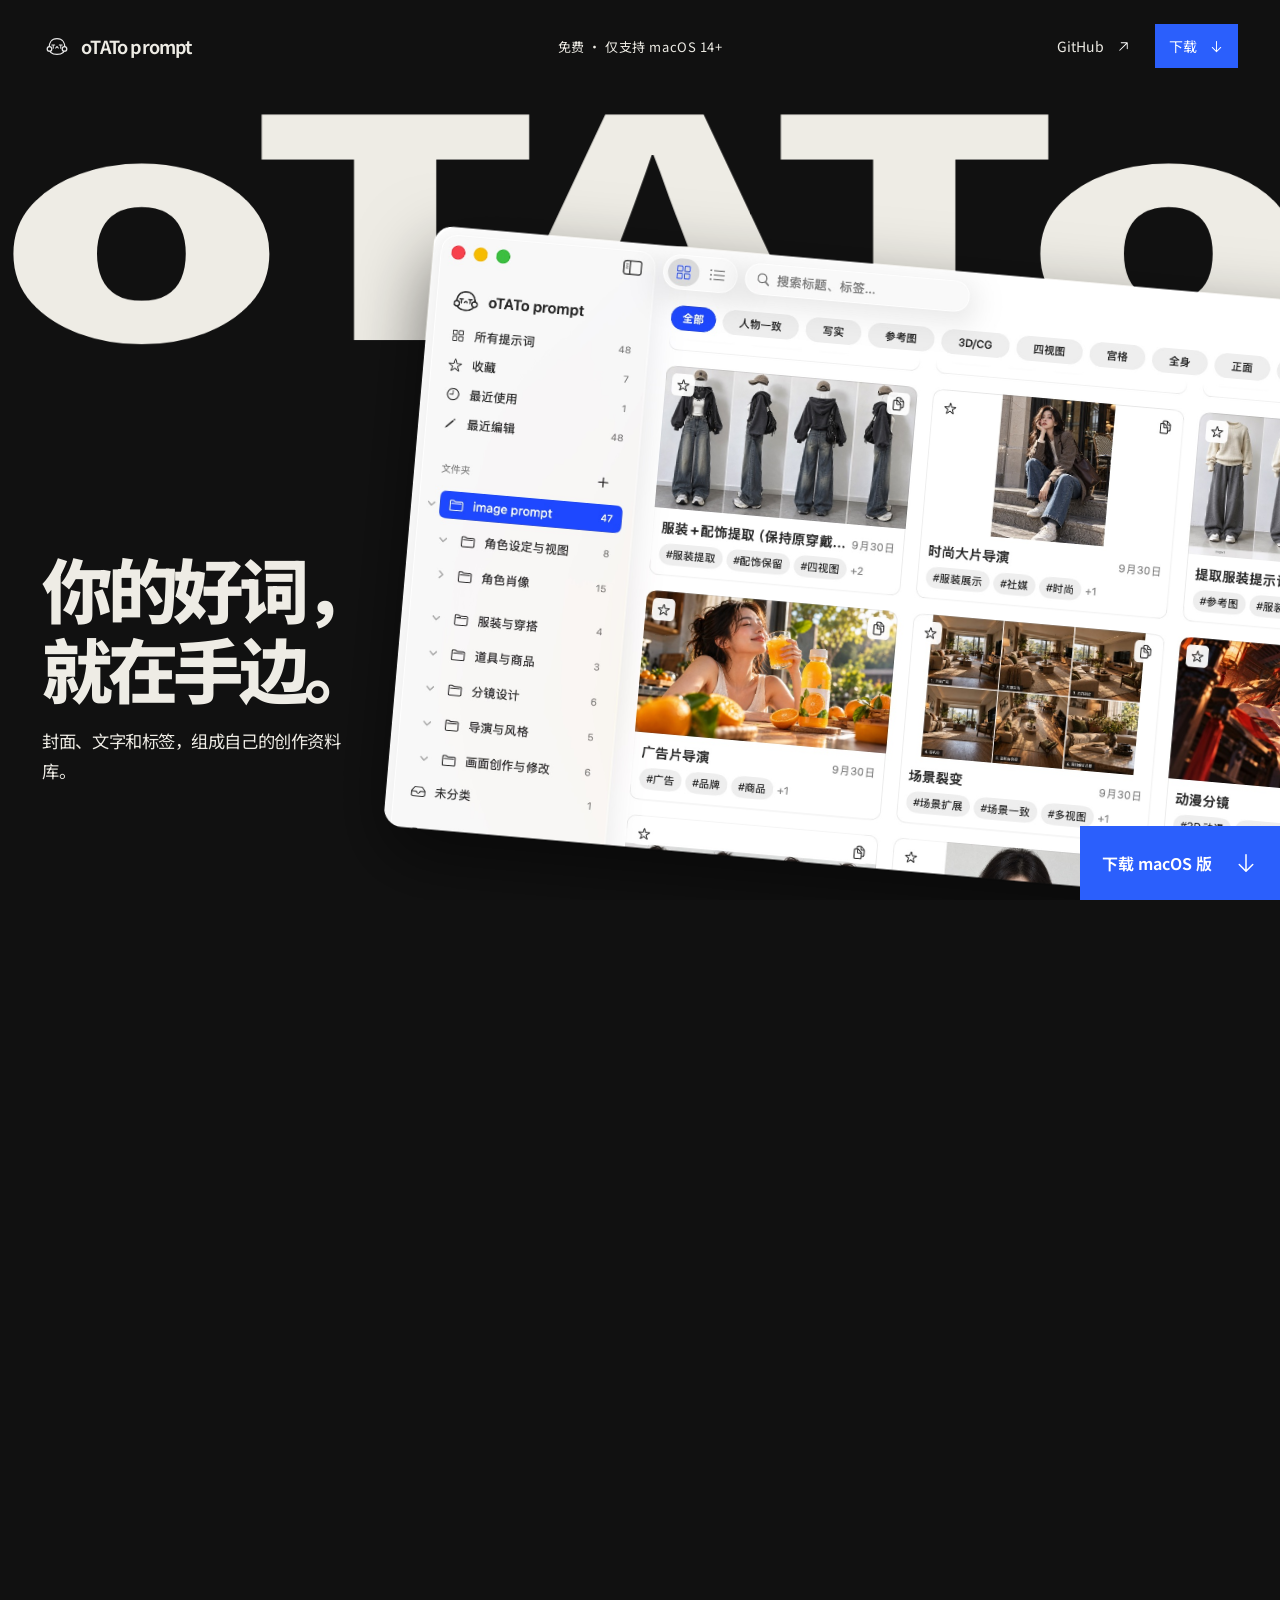
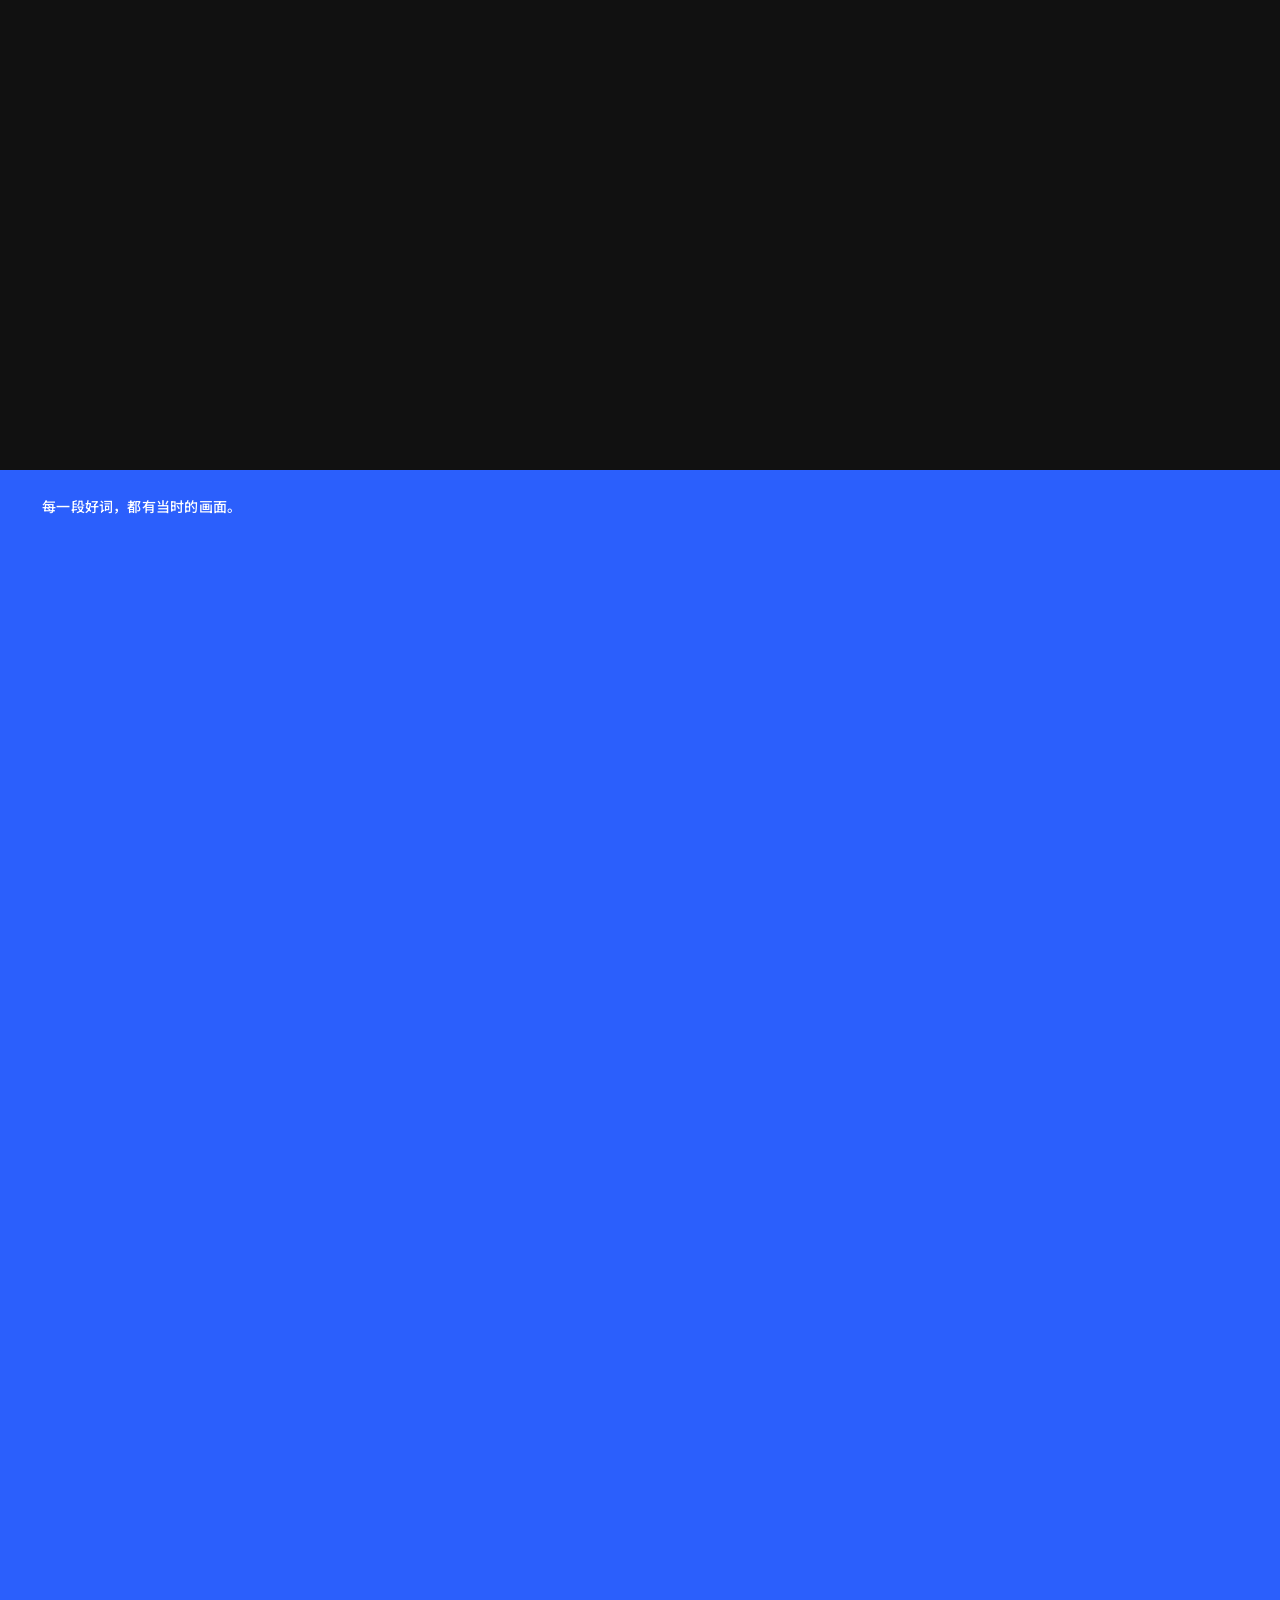
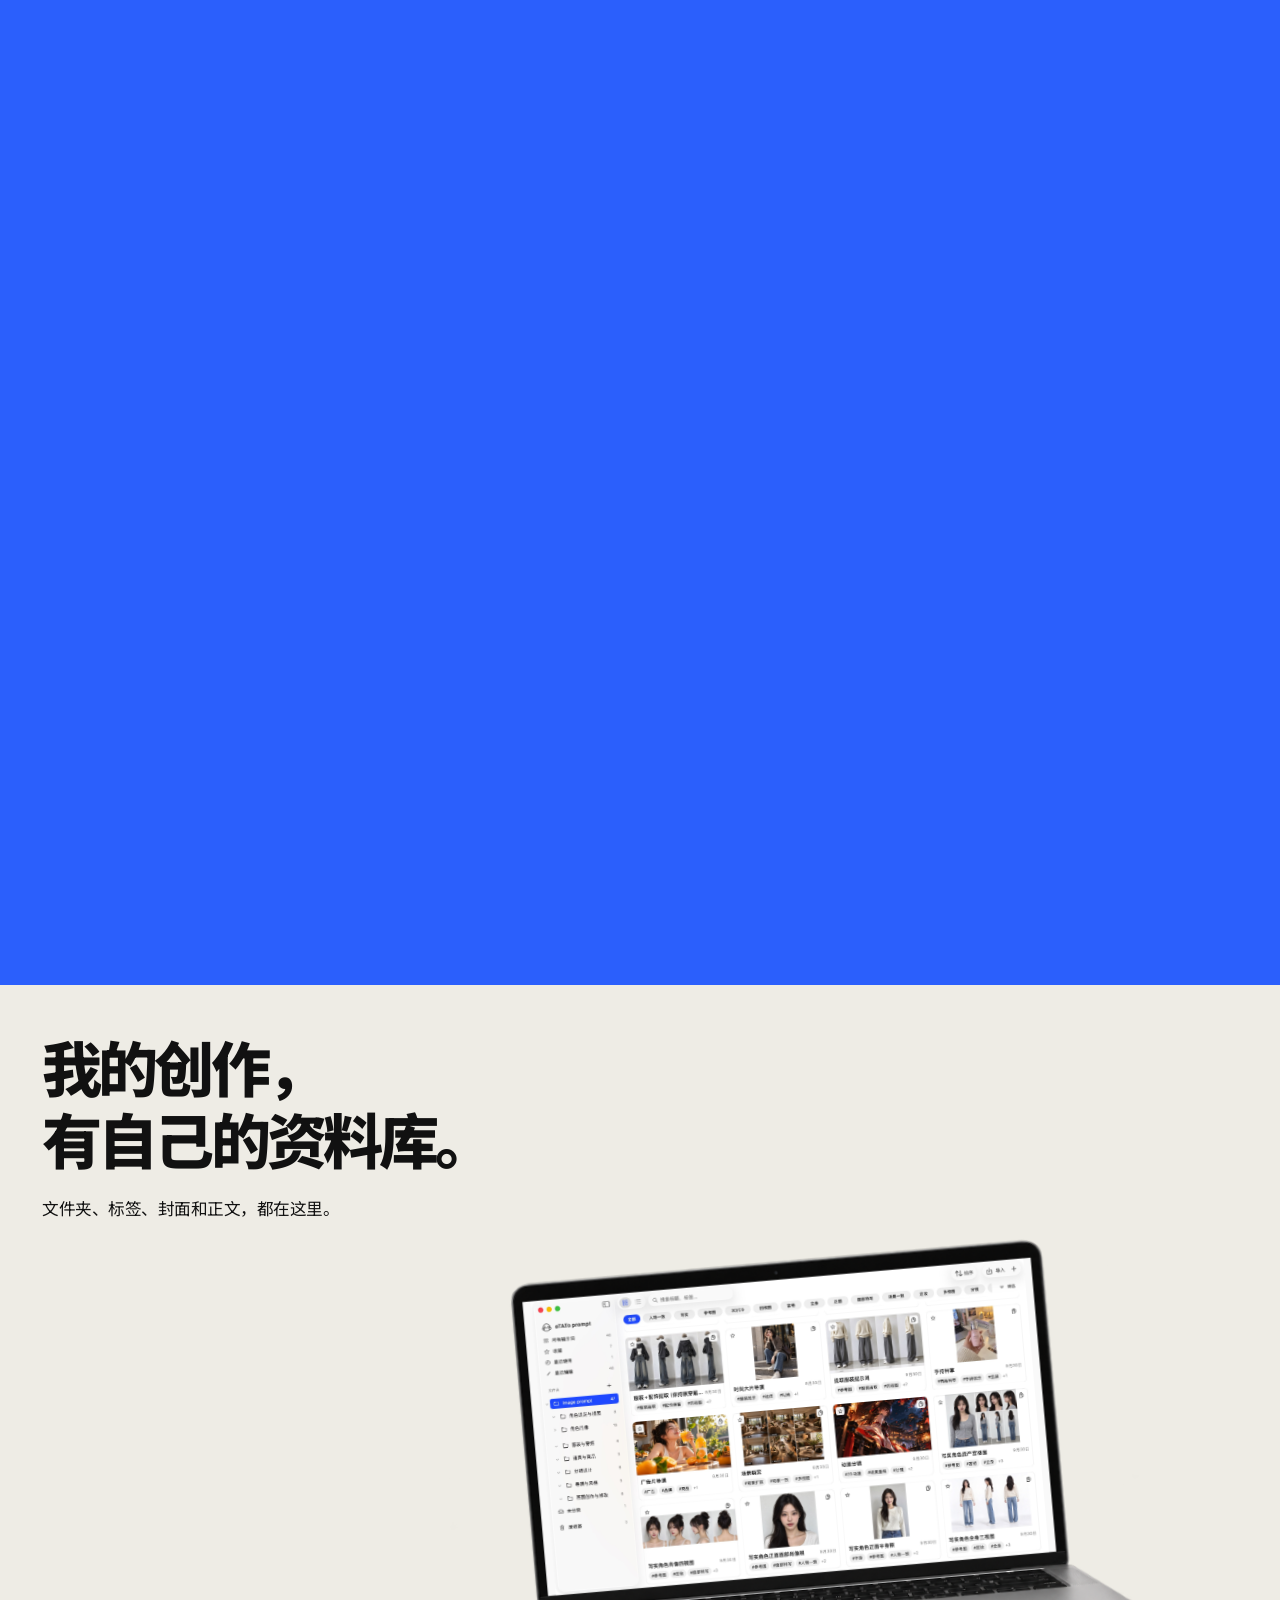
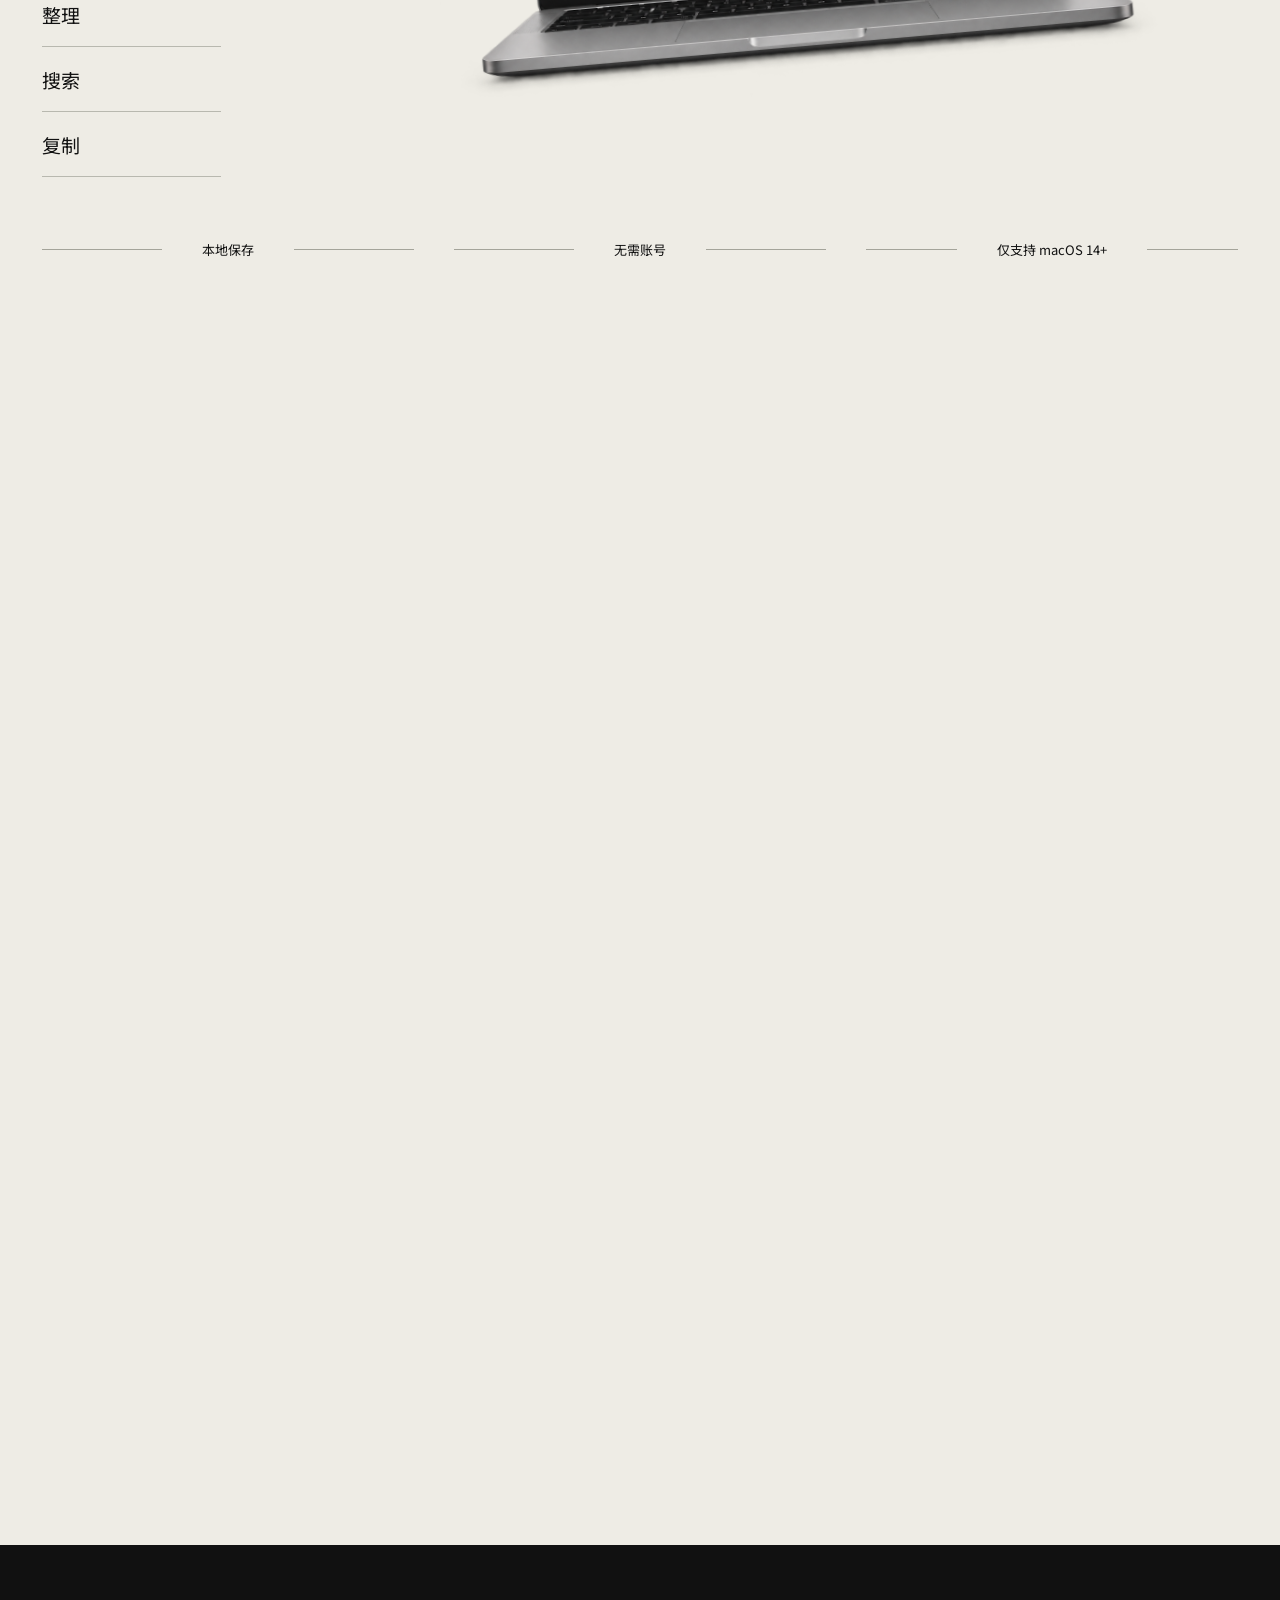
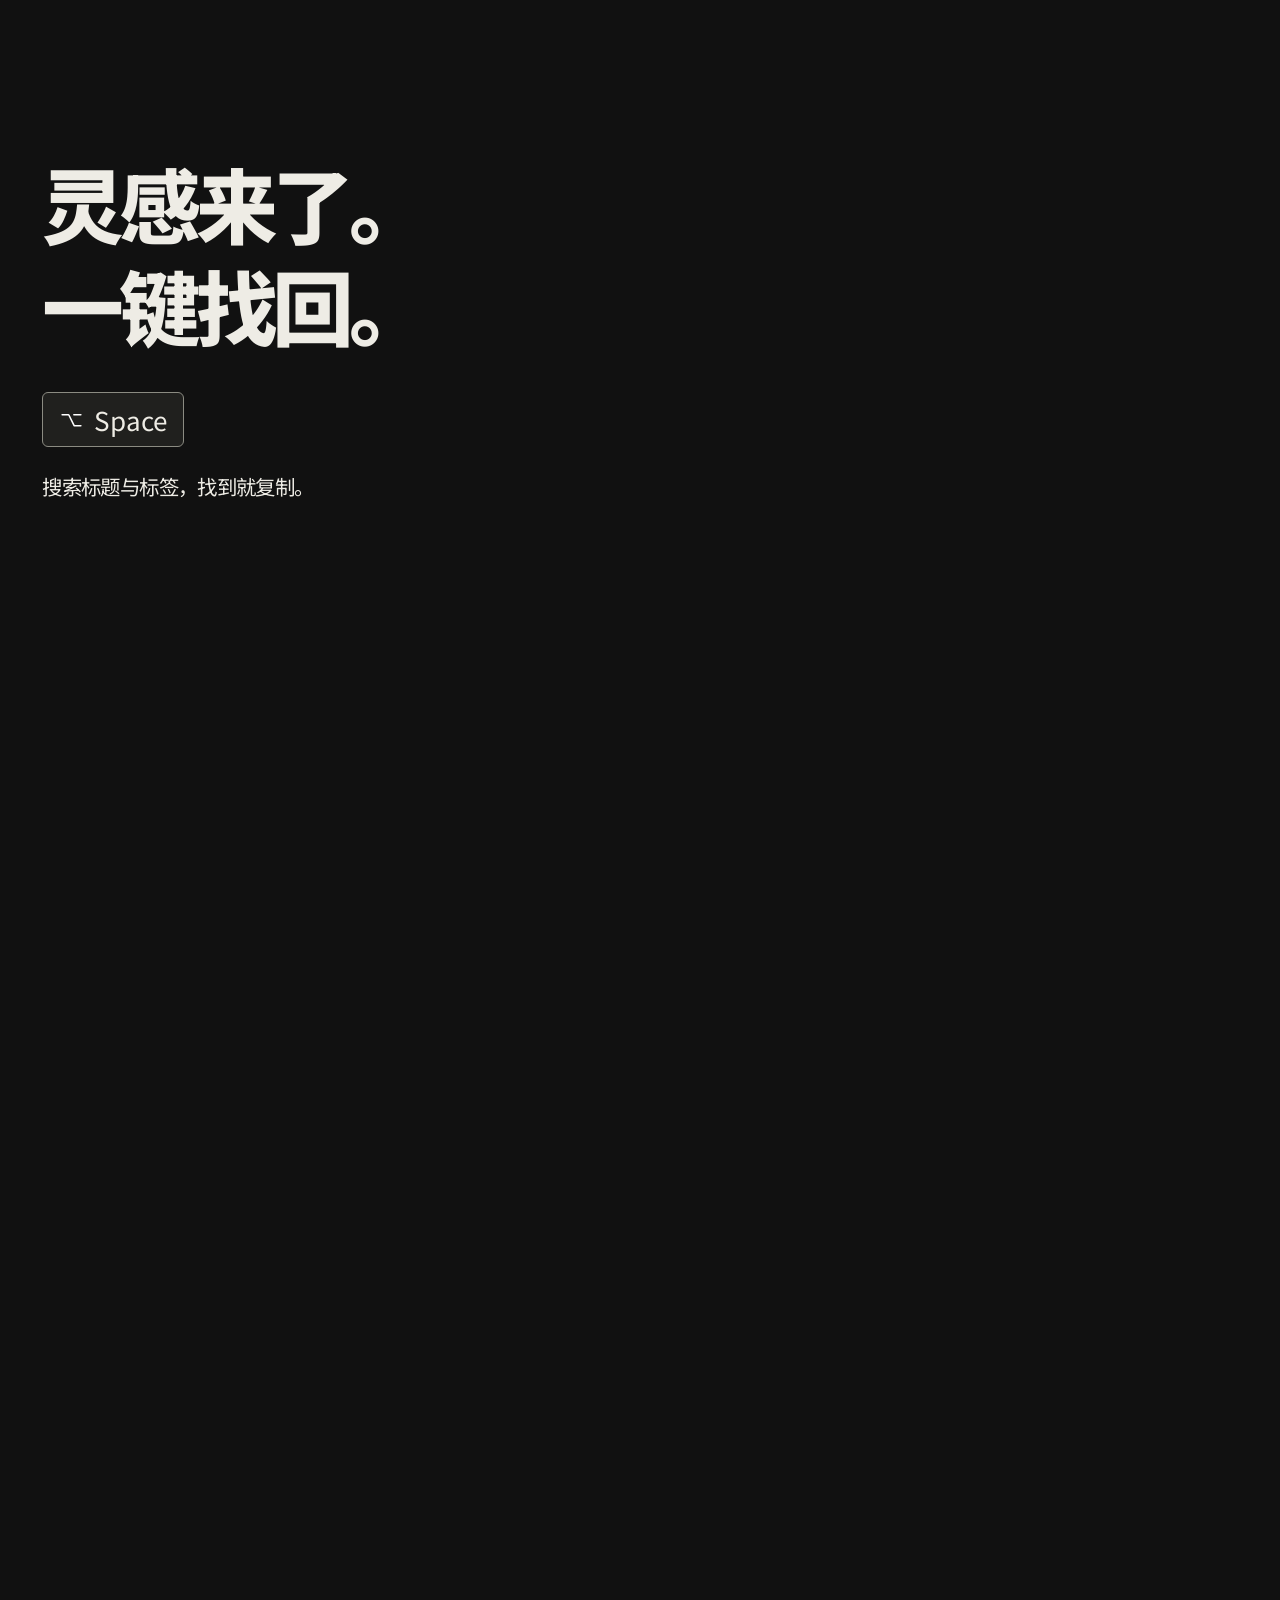
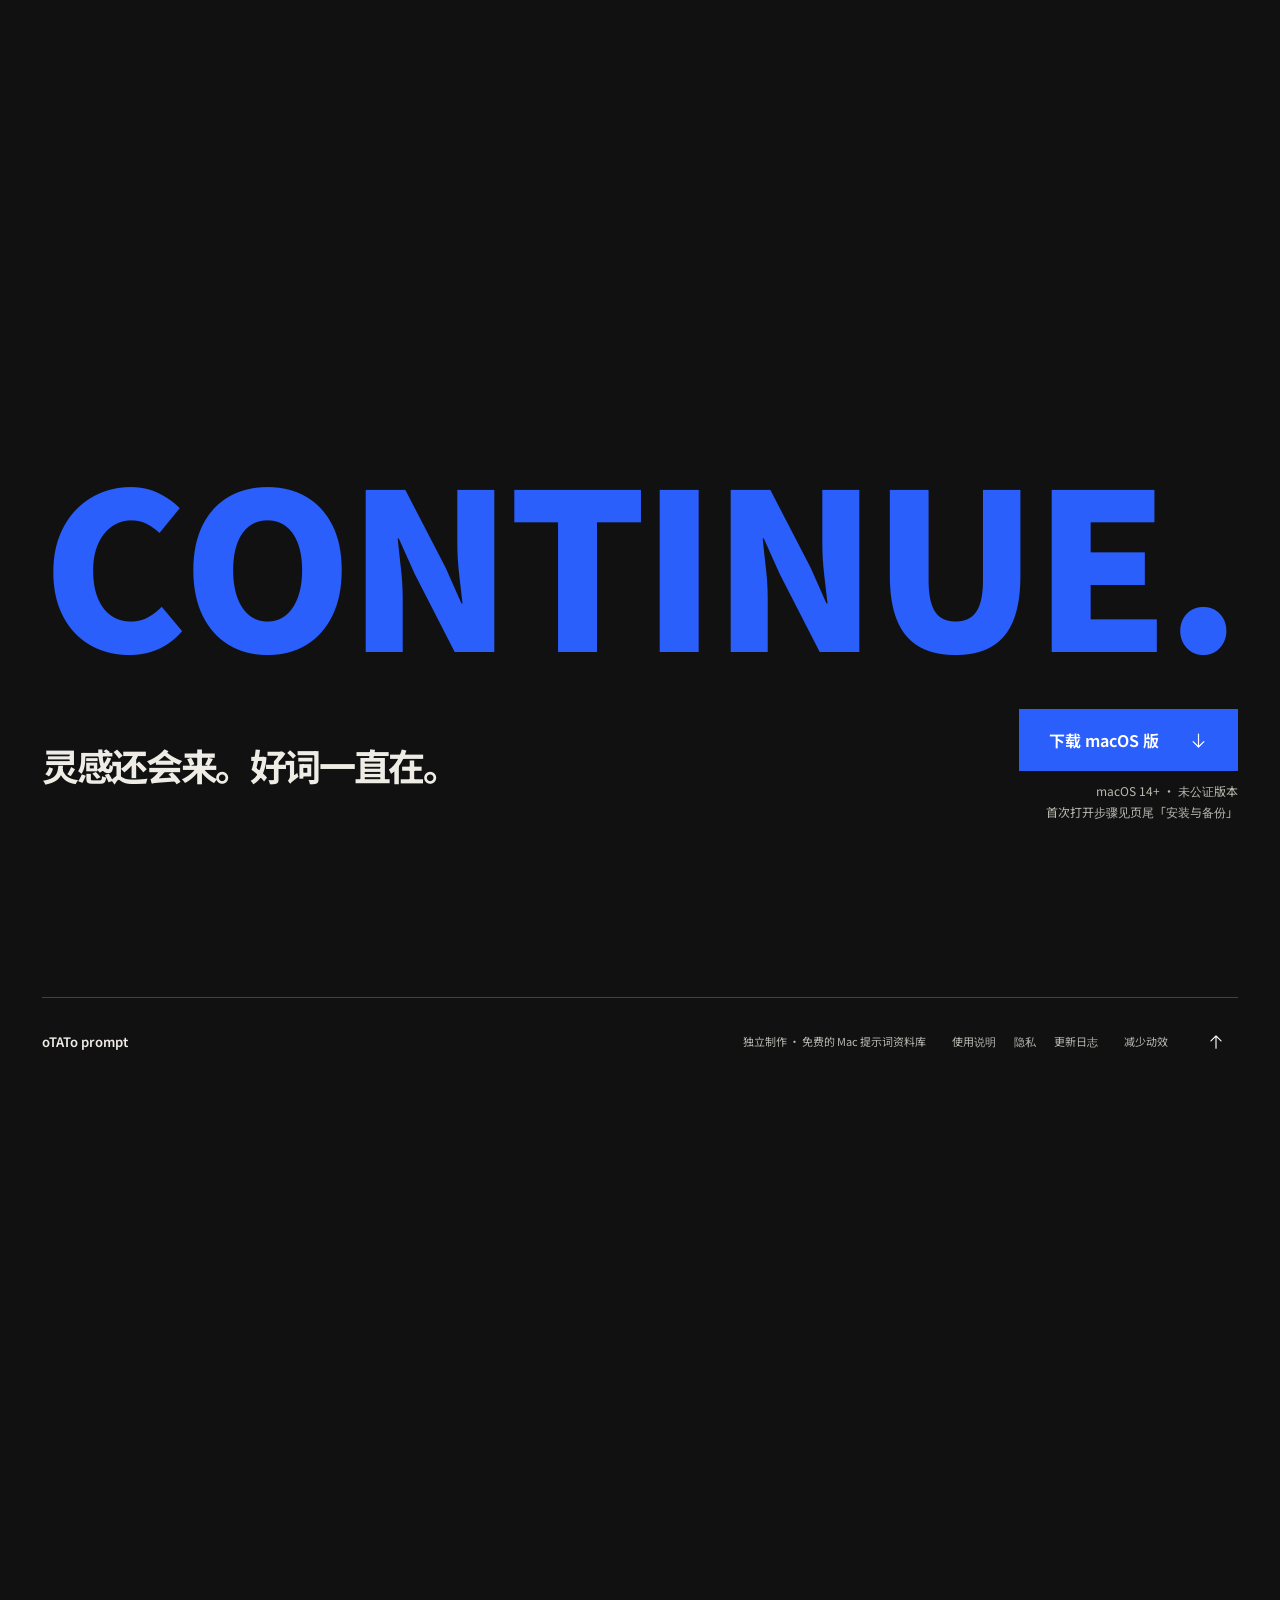
==== commit c09518a5: "Prepare explicit unnotarized releases with an offline Chinese install guide" ====
--- a/website/index.html
+++ b/website/index.html
@@ -101,7 +101,7 @@
     <footer class="continue-section story-track" id="ending">
       <div class="scene continue-scene">
       <p class="continue-word" aria-hidden="true" lang="en"><span class="letter" style="--letter-index:0">C</span><span class="letter" style="--letter-index:1">O</span><span class="letter" style="--letter-index:2">N</span><span class="letter" style="--letter-index:3">T</span><span class="letter" style="--letter-index:4">I</span><span class="letter" style="--letter-index:5">N</span><span class="letter" style="--letter-index:6">U</span><span class="letter" style="--letter-index:7">E</span><span class="letter" style="--letter-index:8">.</span></p>
-      <div class="continue-row"><h2>灵感还会来。好词一直在。</h2><div class="continue-actions"><a class="primary-link download-link" href="https://github.com/susu177990-rgb/otato-prompt/releases/latest/download/oTATo-prompt.dmg" data-download rel="noopener noreferrer" aria-label="下载 oTATo prompt macOS 版">下载 macOS 版 <img class="icon" src="assets/icons/arrow-down.svg" alt=""></a><p class="download-note">仅支持 macOS 14+</p></div></div>
+      <div class="continue-row"><h2>灵感还会来。好词一直在。</h2><div class="continue-actions"><a class="primary-link download-link" href="https://github.com/susu177990-rgb/otato-prompt/releases/latest/download/oTATo-prompt.dmg" data-download rel="noopener noreferrer" aria-label="下载 oTATo prompt macOS 版">下载 macOS 版 <img class="icon" src="assets/icons/arrow-down.svg" alt=""></a><p class="download-note">macOS 14+ · 未公证版本<br>首次打开步骤见页尾「安装与备份」</p></div></div>
       <div class="footer-line"><a class="footer-brand" href="#main">oTATo prompt</a><p>独立制作 · 免费的 Mac 提示词资料库</p><nav class="footer-links" aria-label="产品支持"><a href="help.html">使用说明</a><a href="privacy.html">隐私</a><a href="https://github.com/susu177990-rgb/otato-prompt/releases">更新日志</a></nav><button class="motion-toggle" type="button" aria-pressed="false">减少动效</button><a class="back-top" href="#main" aria-label="回到开头"><img class="icon" src="assets/icons/arrow-up.svg" alt=""></a></div>
           </div>
     </footer>
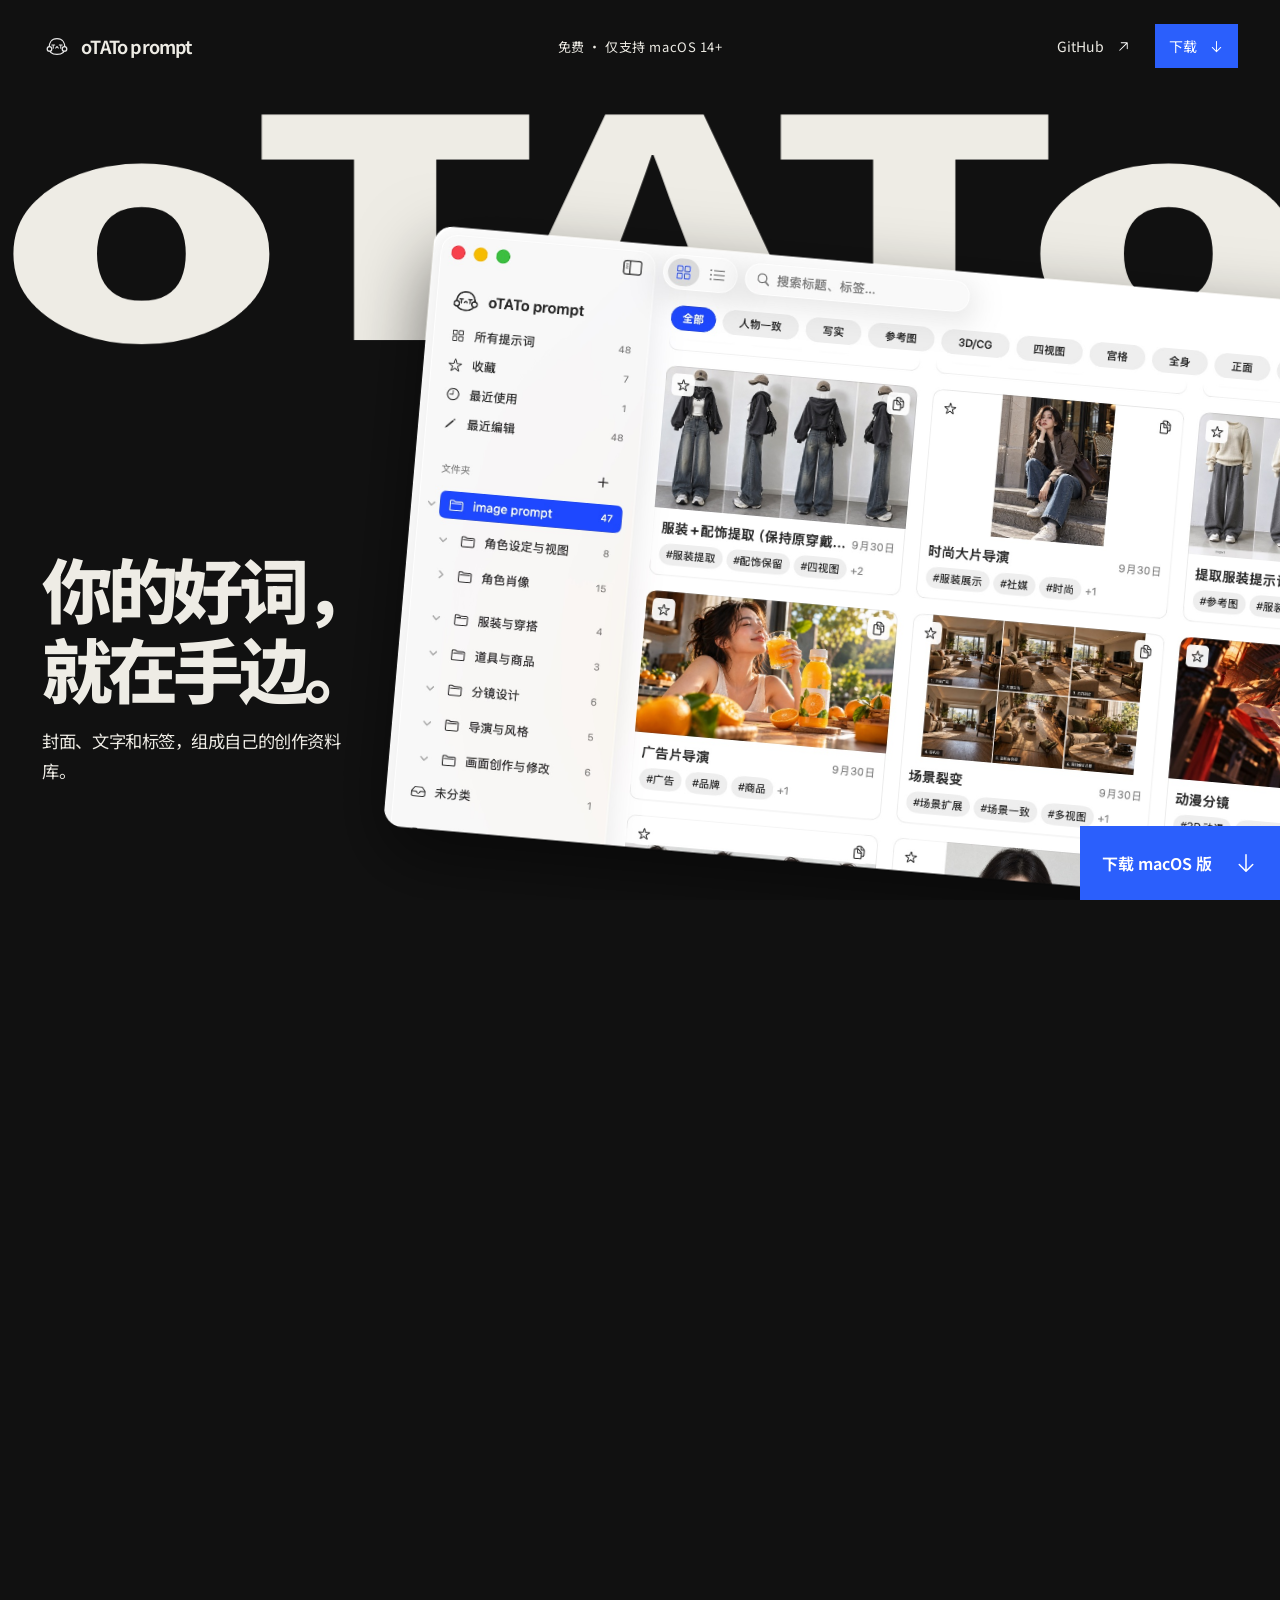
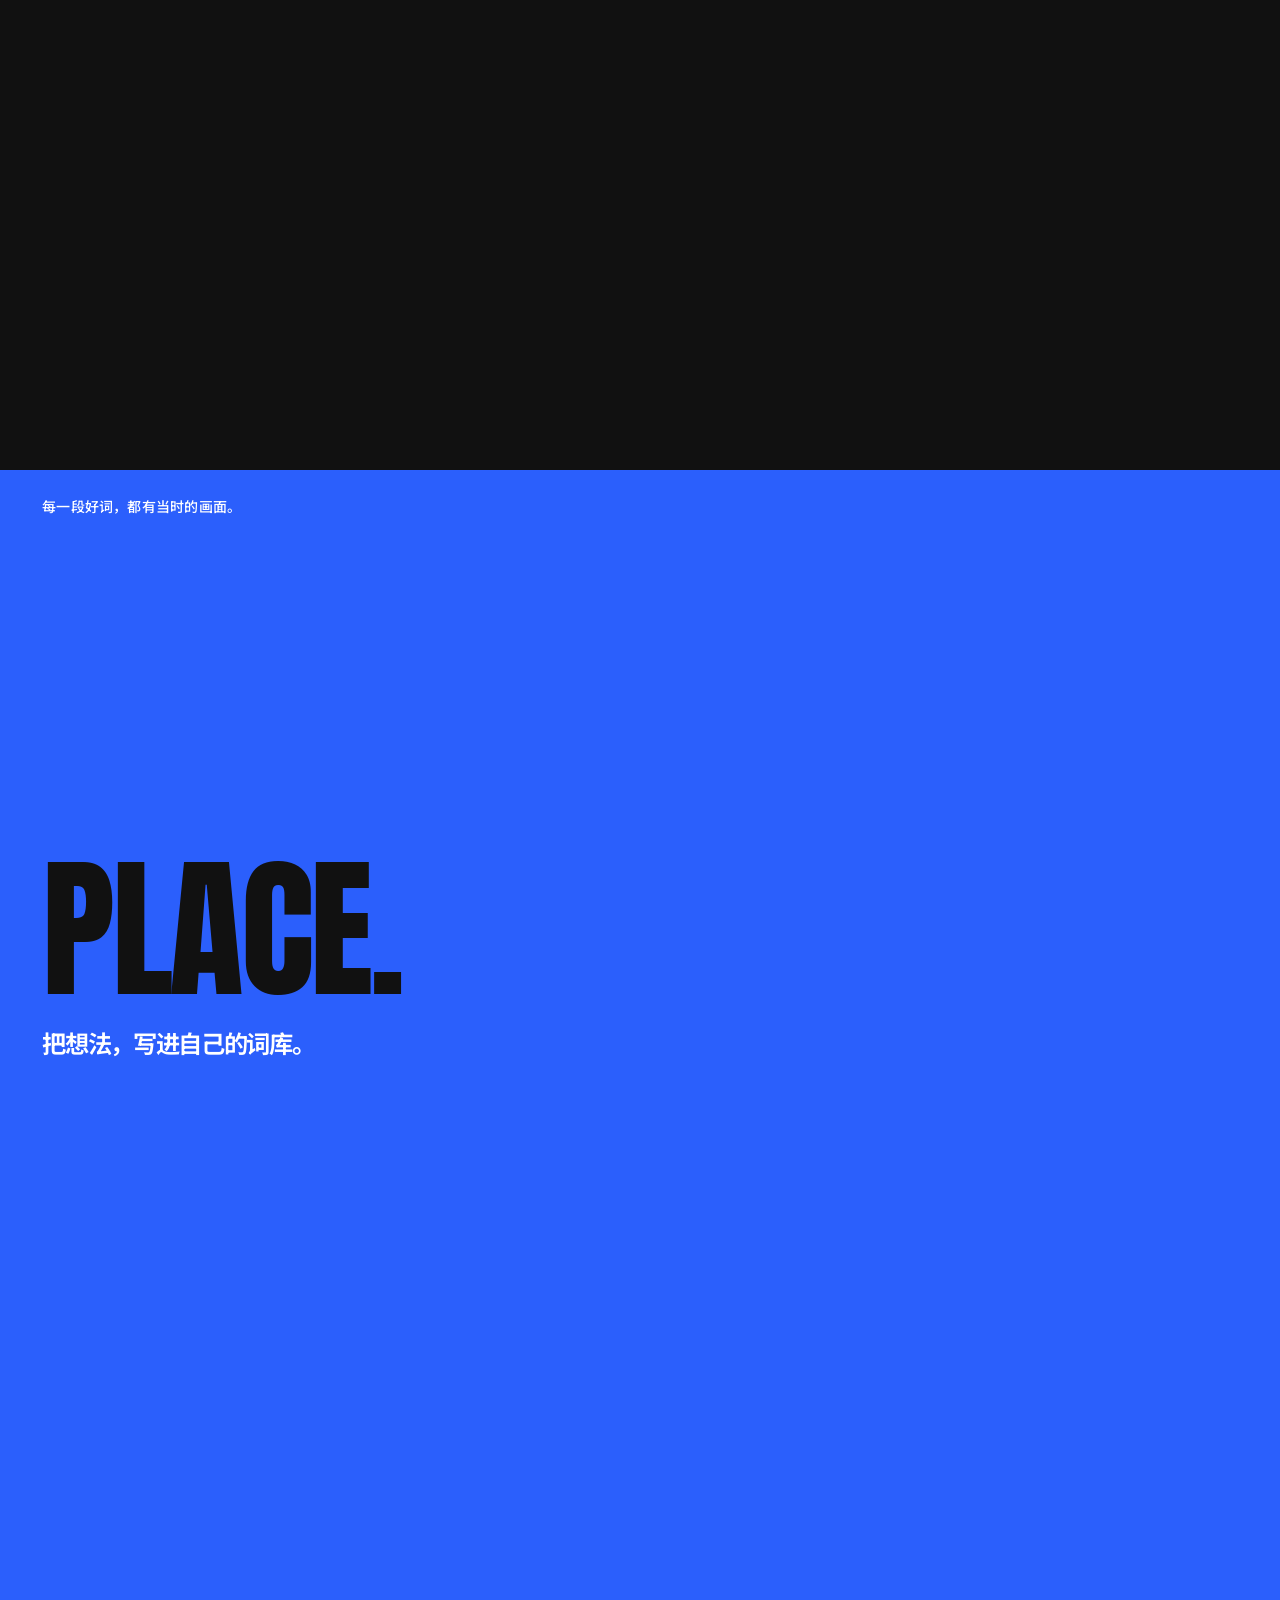
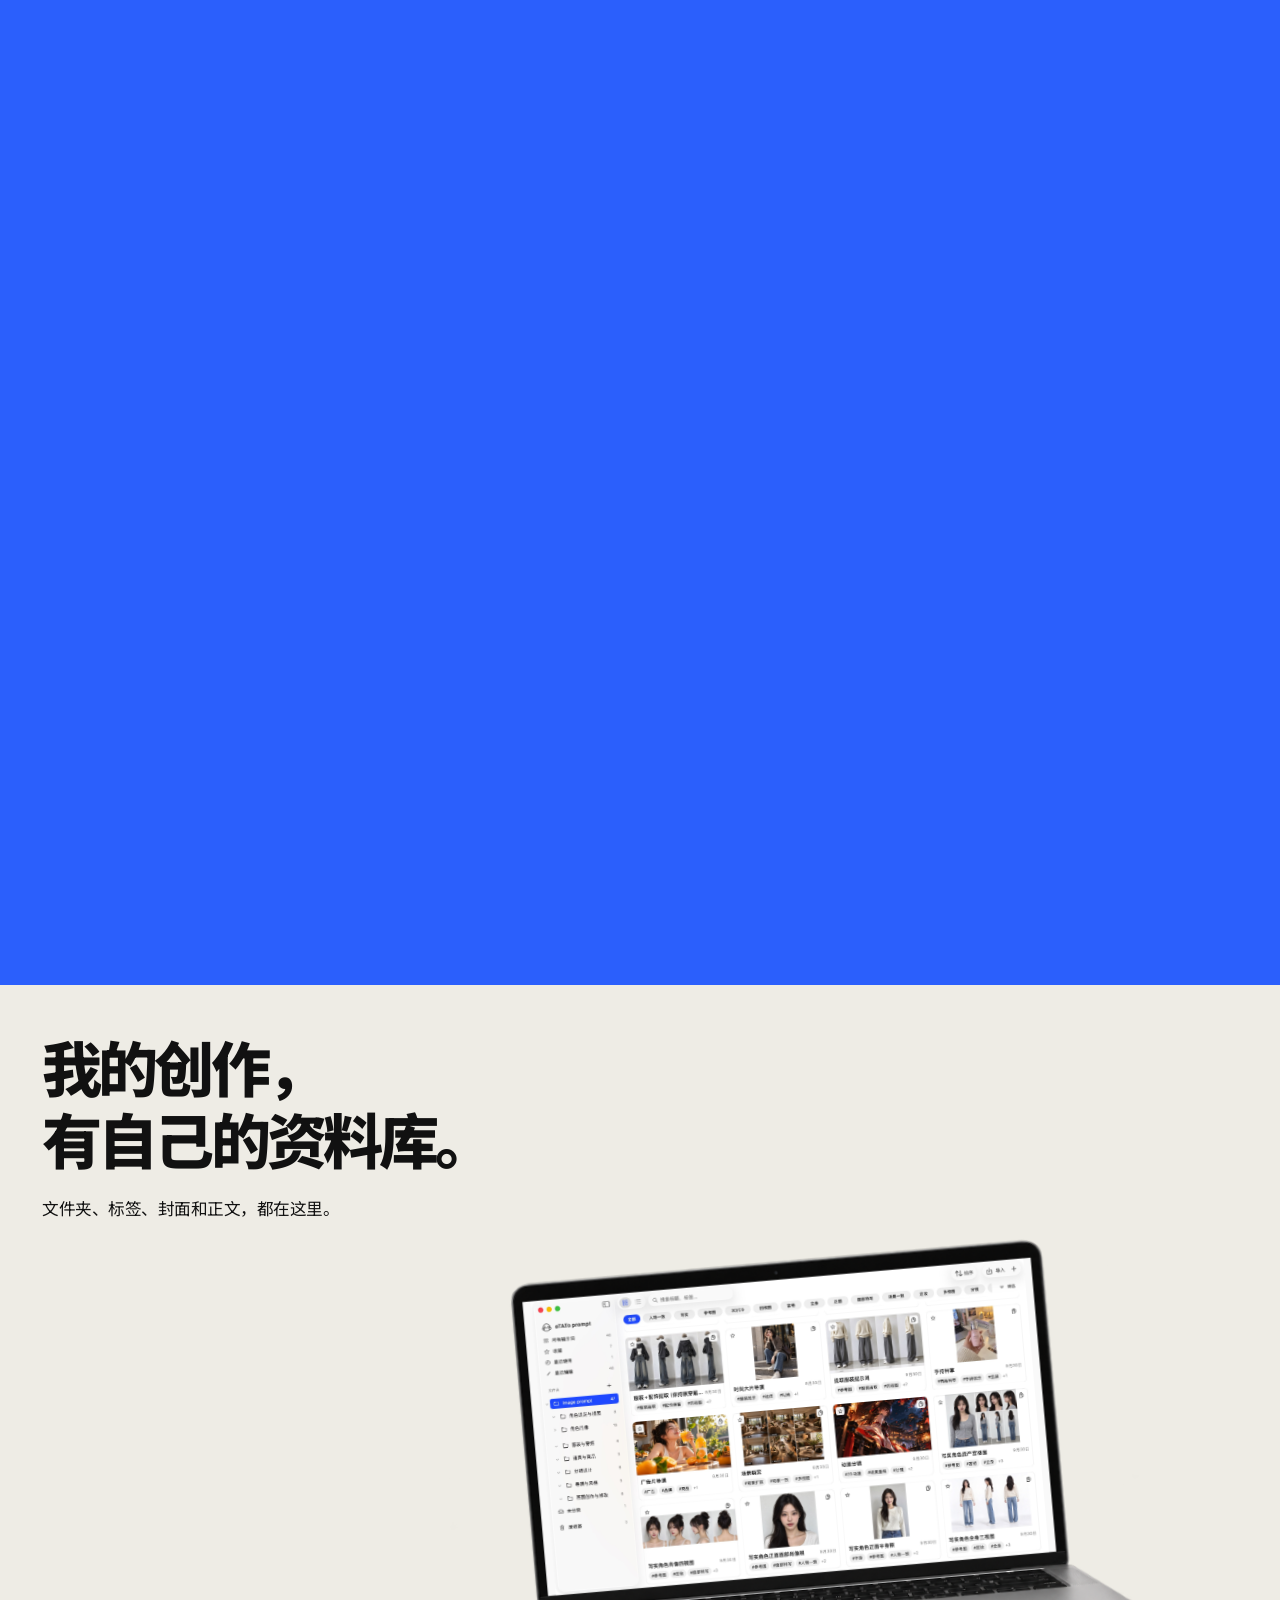
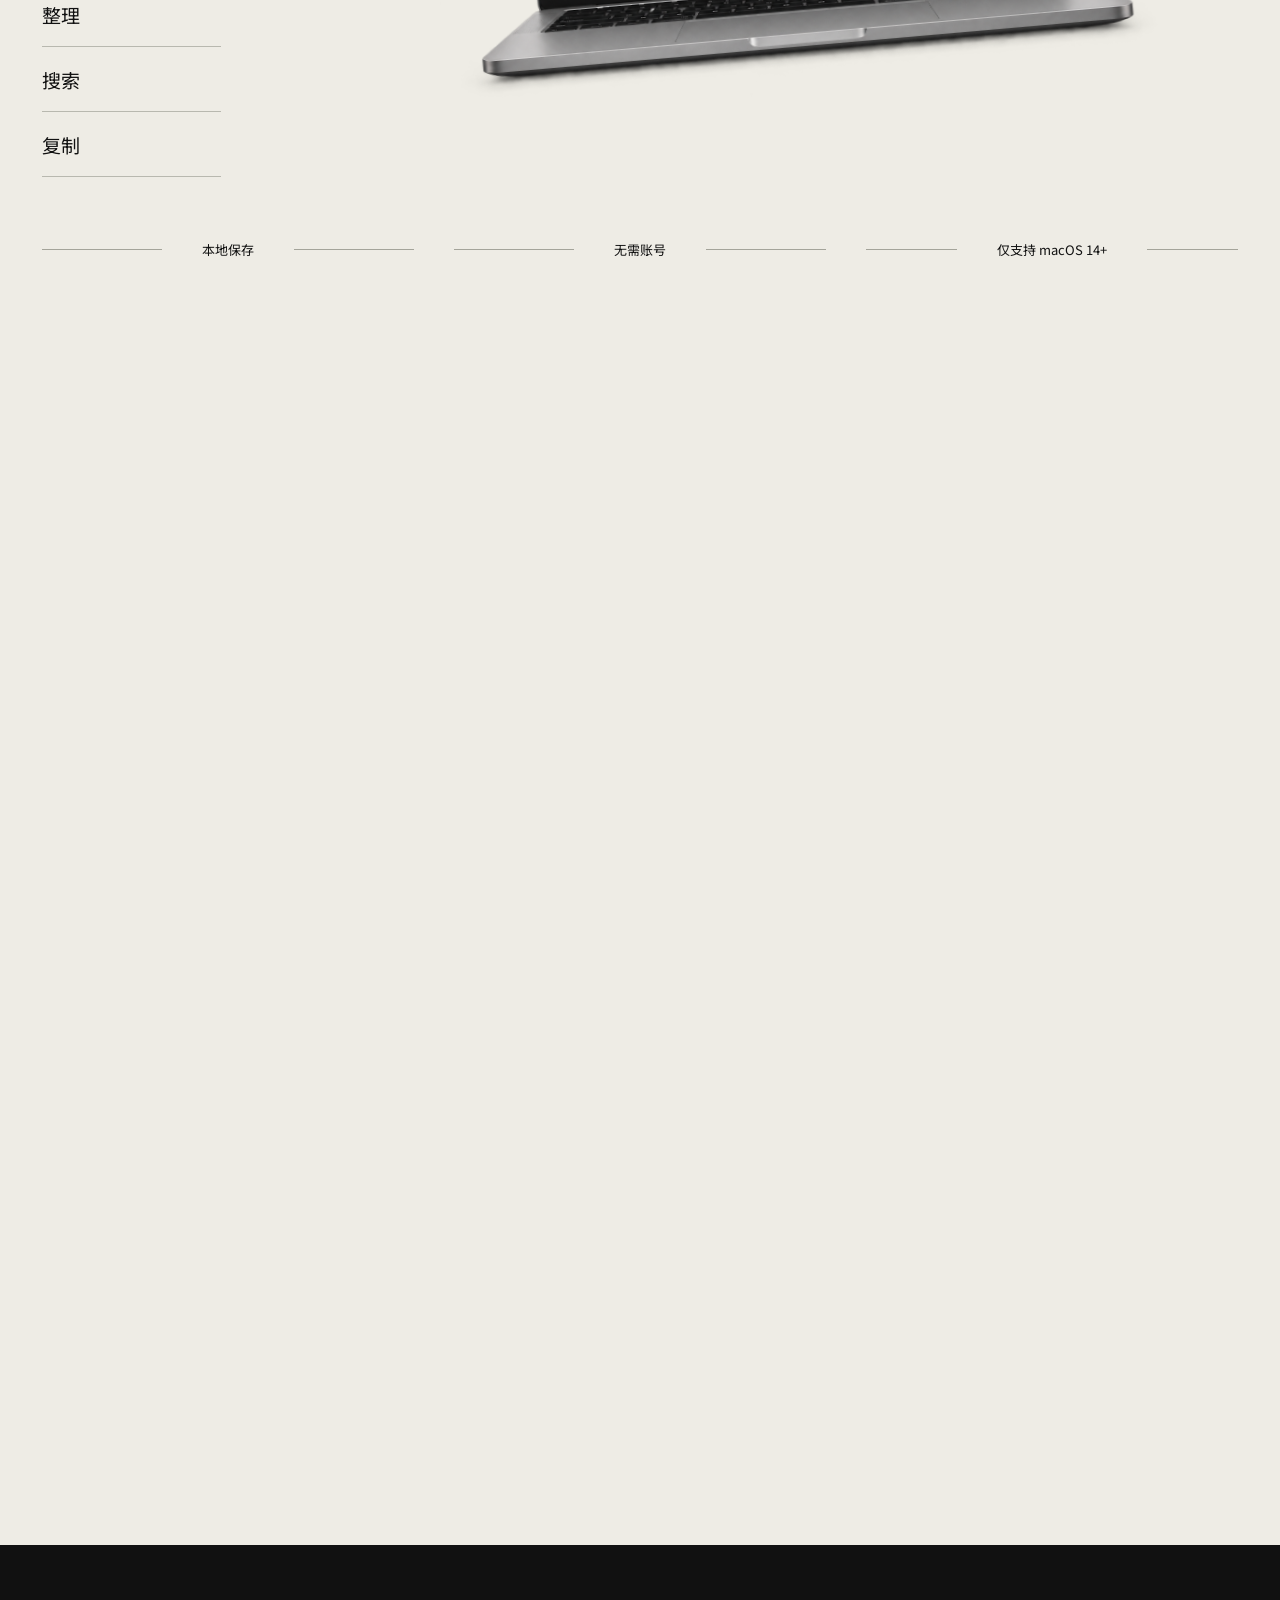
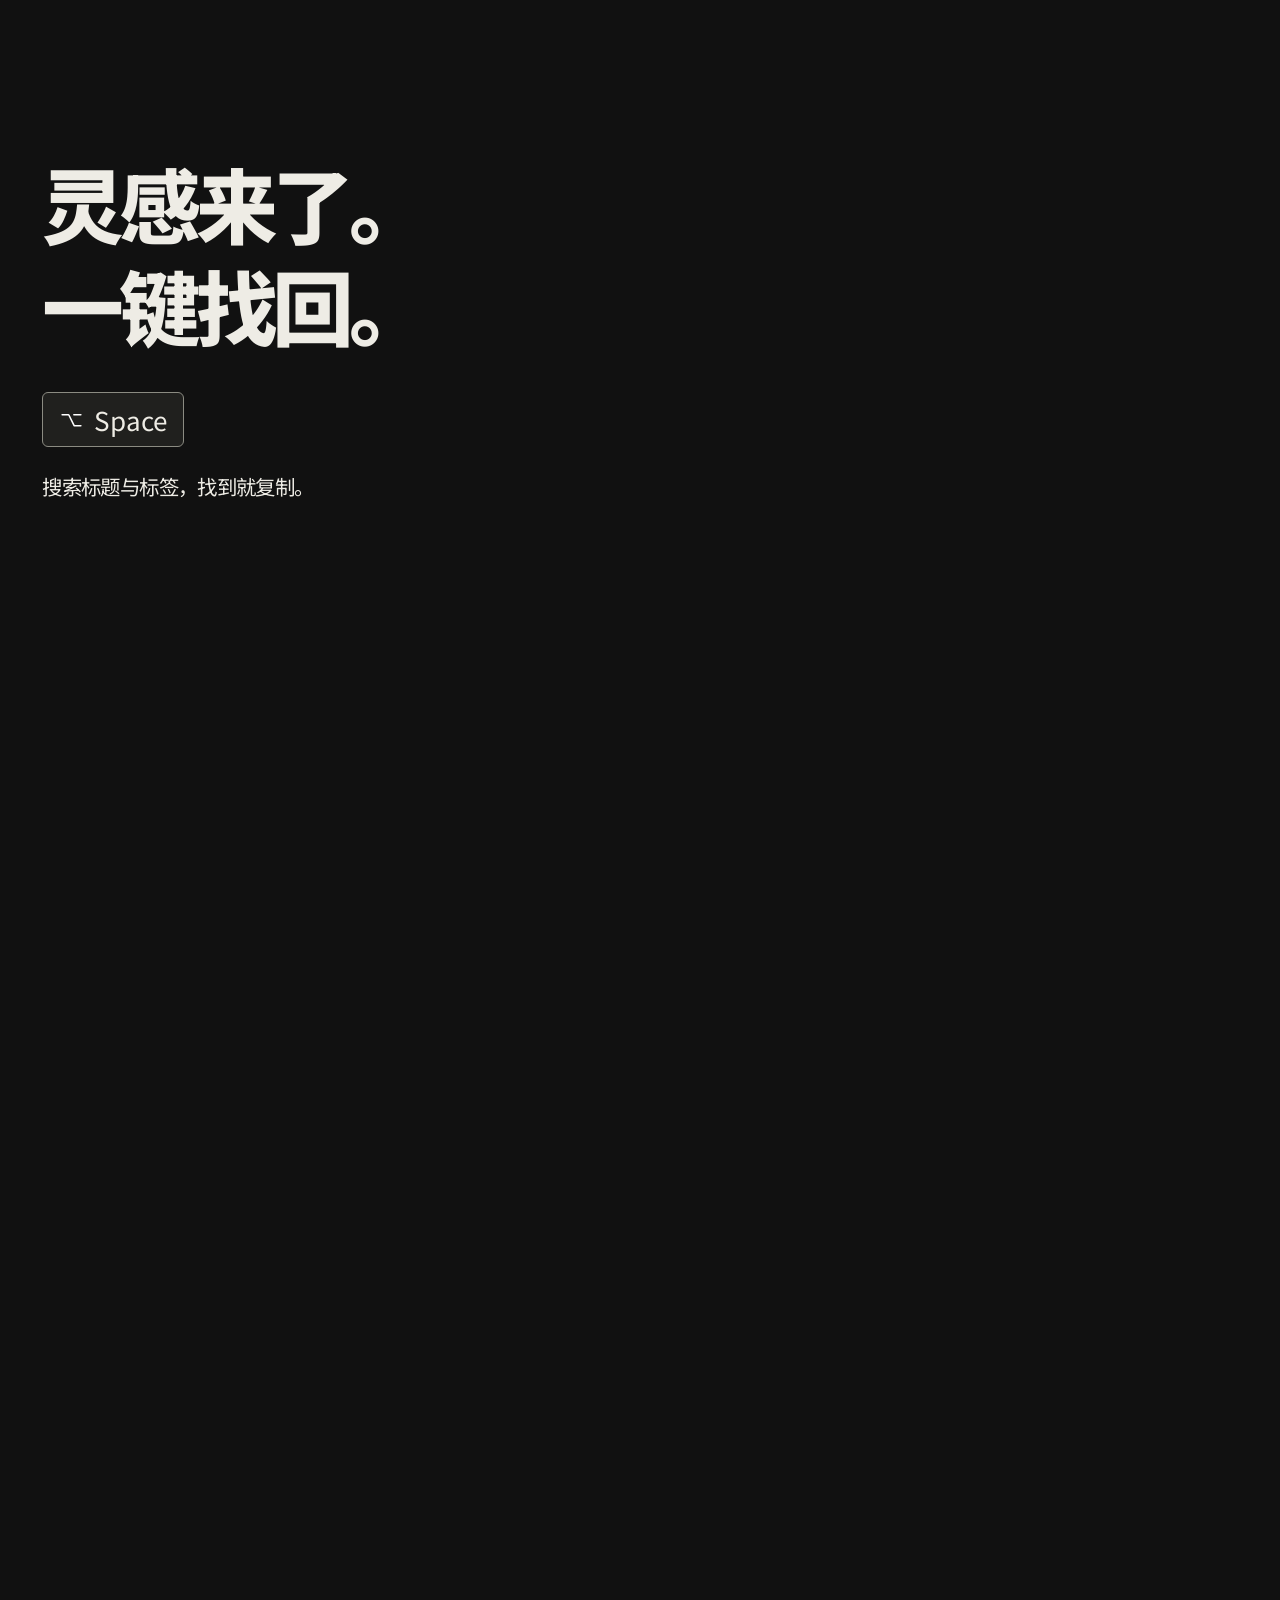
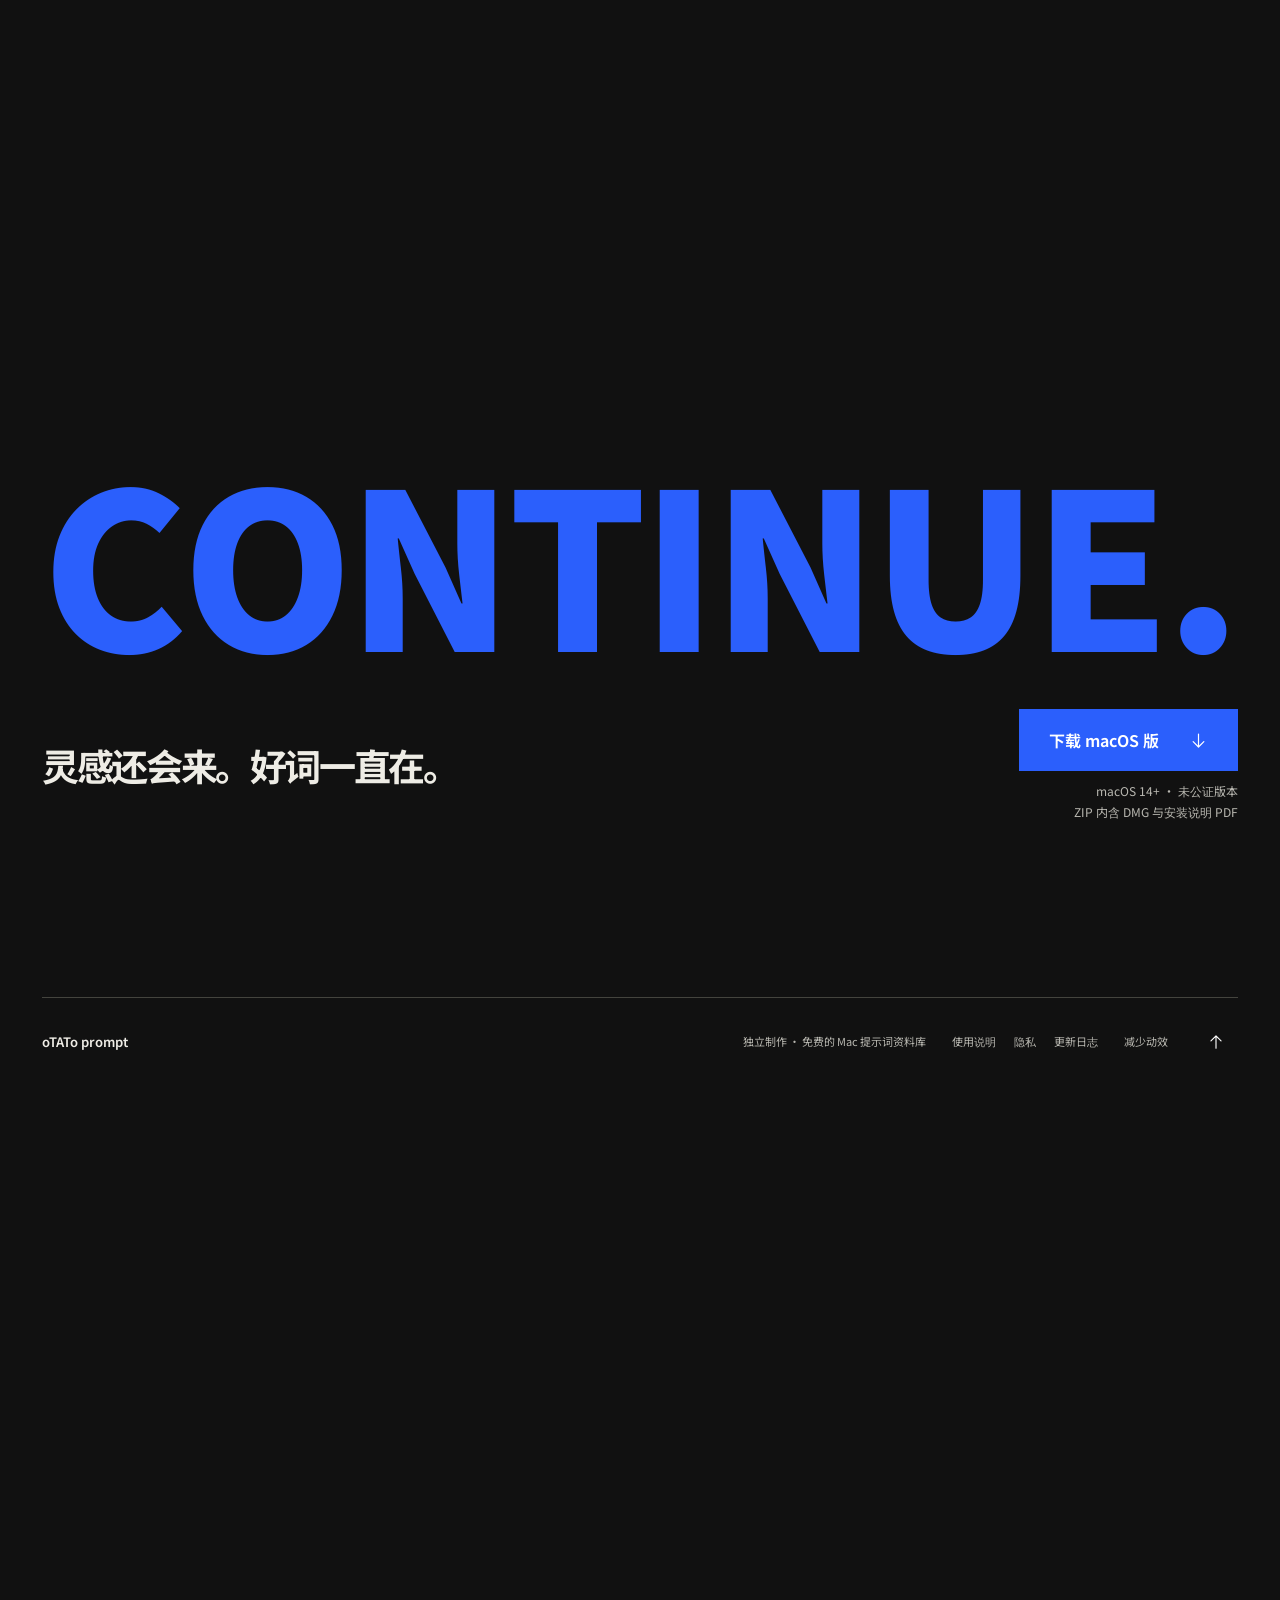
==== commit 4fd3b4c1: "Ship website installer as ZIP with installation guide outside DMG" ====
--- a/website/index.html
+++ b/website/index.html
@@ -22,7 +22,7 @@
     <p class="header-note">免费 · 仅支持 macOS 14+</p>
     <nav aria-label="主导航">
       <a class="text-link github-link" href="https://github.com/susu177990-rgb/otato-prompt" target="_blank" rel="noopener noreferrer">GitHub <img class="icon" src="assets/icons/arrow-up-right.svg" alt=""></a>
-      <a class="text-link download-link" href="https://github.com/susu177990-rgb/otato-prompt/releases/latest/download/oTATo-prompt.dmg" data-download rel="noopener noreferrer" aria-label="下载 oTATo prompt macOS 版">下载 <img class="icon" src="assets/icons/arrow-down.svg" alt=""></a>
+      <a class="text-link download-link" href="https://github.com/susu177990-rgb/otato-prompt/releases/latest/download/oTATo-prompt.zip" data-download rel="noopener noreferrer" aria-label="下载 oTATo prompt macOS 版">下载 <img class="icon" src="assets/icons/arrow-down.svg" alt=""></a>
     </nav>
   </header>
   <main id="main">
@@ -39,7 +39,7 @@
         <h1 id="hero-title">你的好词，<br>就在手边。</h1>
         <p>封面、文字和标签，<br class="mobile-break">组成自己的创作资料库。</p>
       </div>
-      <a class="scroll-tab download-link" href="https://github.com/susu177990-rgb/otato-prompt/releases/latest/download/oTATo-prompt.dmg" data-download rel="noopener noreferrer" aria-label="下载 oTATo prompt macOS 版"><span>下载 macOS 版</span><img class="icon" src="assets/icons/arrow-down.svg" alt=""></a>
+      <a class="scroll-tab download-link" href="https://github.com/susu177990-rgb/otato-prompt/releases/latest/download/oTATo-prompt.zip" data-download rel="noopener noreferrer" aria-label="下载 oTATo prompt macOS 版"><span>下载 macOS 版</span><img class="icon" src="assets/icons/arrow-down.svg" alt=""></a>
           </div>
     </section>
 
@@ -101,7 +101,7 @@
     <footer class="continue-section story-track" id="ending">
       <div class="scene continue-scene">
       <p class="continue-word" aria-hidden="true" lang="en"><span class="letter" style="--letter-index:0">C</span><span class="letter" style="--letter-index:1">O</span><span class="letter" style="--letter-index:2">N</span><span class="letter" style="--letter-index:3">T</span><span class="letter" style="--letter-index:4">I</span><span class="letter" style="--letter-index:5">N</span><span class="letter" style="--letter-index:6">U</span><span class="letter" style="--letter-index:7">E</span><span class="letter" style="--letter-index:8">.</span></p>
-      <div class="continue-row"><h2>灵感还会来。好词一直在。</h2><div class="continue-actions"><a class="primary-link download-link" href="https://github.com/susu177990-rgb/otato-prompt/releases/latest/download/oTATo-prompt.dmg" data-download rel="noopener noreferrer" aria-label="下载 oTATo prompt macOS 版">下载 macOS 版 <img class="icon" src="assets/icons/arrow-down.svg" alt=""></a><p class="download-note">macOS 14+ · 未公证版本<br>首次打开步骤见页尾「安装与备份」</p></div></div>
+      <div class="continue-row"><h2>灵感还会来。好词一直在。</h2><div class="continue-actions"><a class="primary-link download-link" href="https://github.com/susu177990-rgb/otato-prompt/releases/latest/download/oTATo-prompt.zip" data-download rel="noopener noreferrer" aria-label="下载 oTATo prompt macOS 版">下载 macOS 版 <img class="icon" src="assets/icons/arrow-down.svg" alt=""></a><p class="download-note">macOS 14+ · 未公证版本<br>ZIP 内含 DMG 与安装说明 PDF</p></div></div>
       <div class="footer-line"><a class="footer-brand" href="#main">oTATo prompt</a><p>独立制作 · 免费的 Mac 提示词资料库</p><nav class="footer-links" aria-label="产品支持"><a href="help.html">使用说明</a><a href="privacy.html">隐私</a><a href="https://github.com/susu177990-rgb/otato-prompt/releases">更新日志</a></nav><button class="motion-toggle" type="button" aria-pressed="false">减少动效</button><a class="back-top" href="#main" aria-label="回到开头"><img class="icon" src="assets/icons/arrow-up.svg" alt=""></a></div>
           </div>
     </footer>
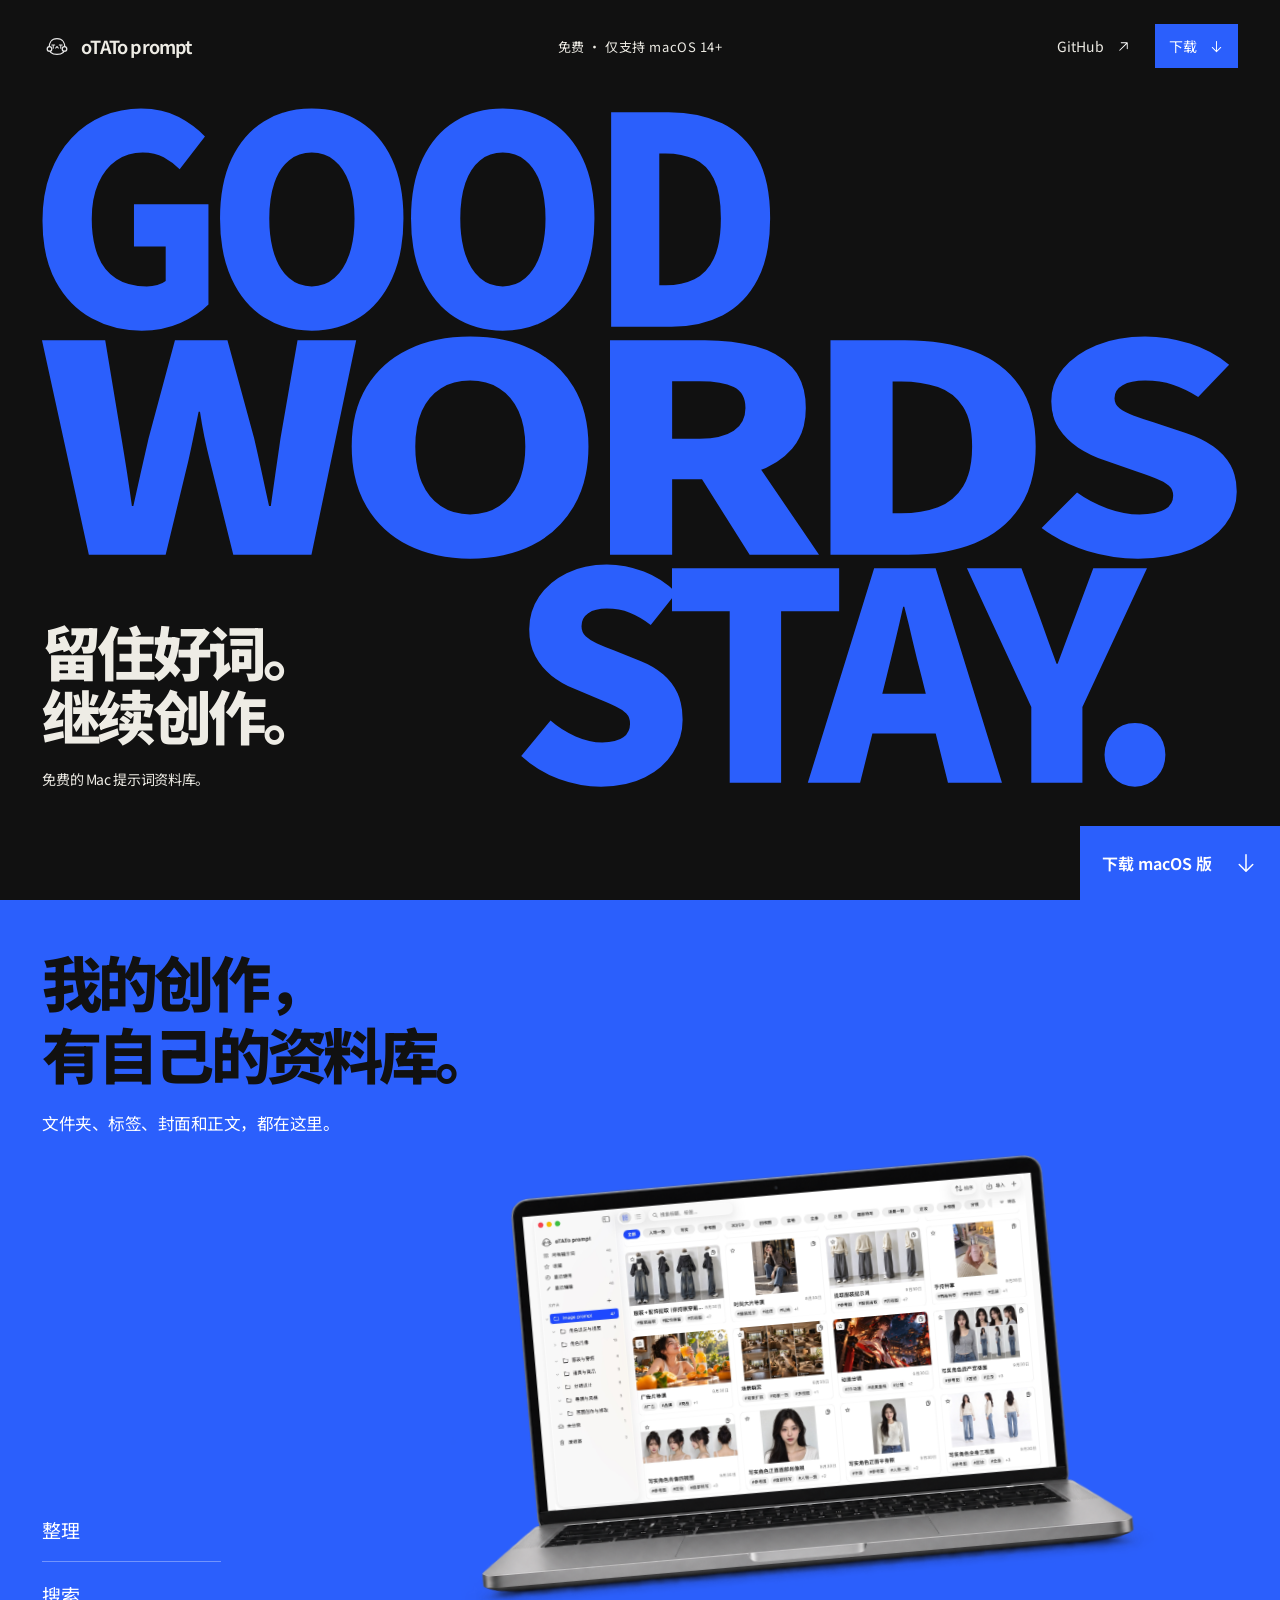
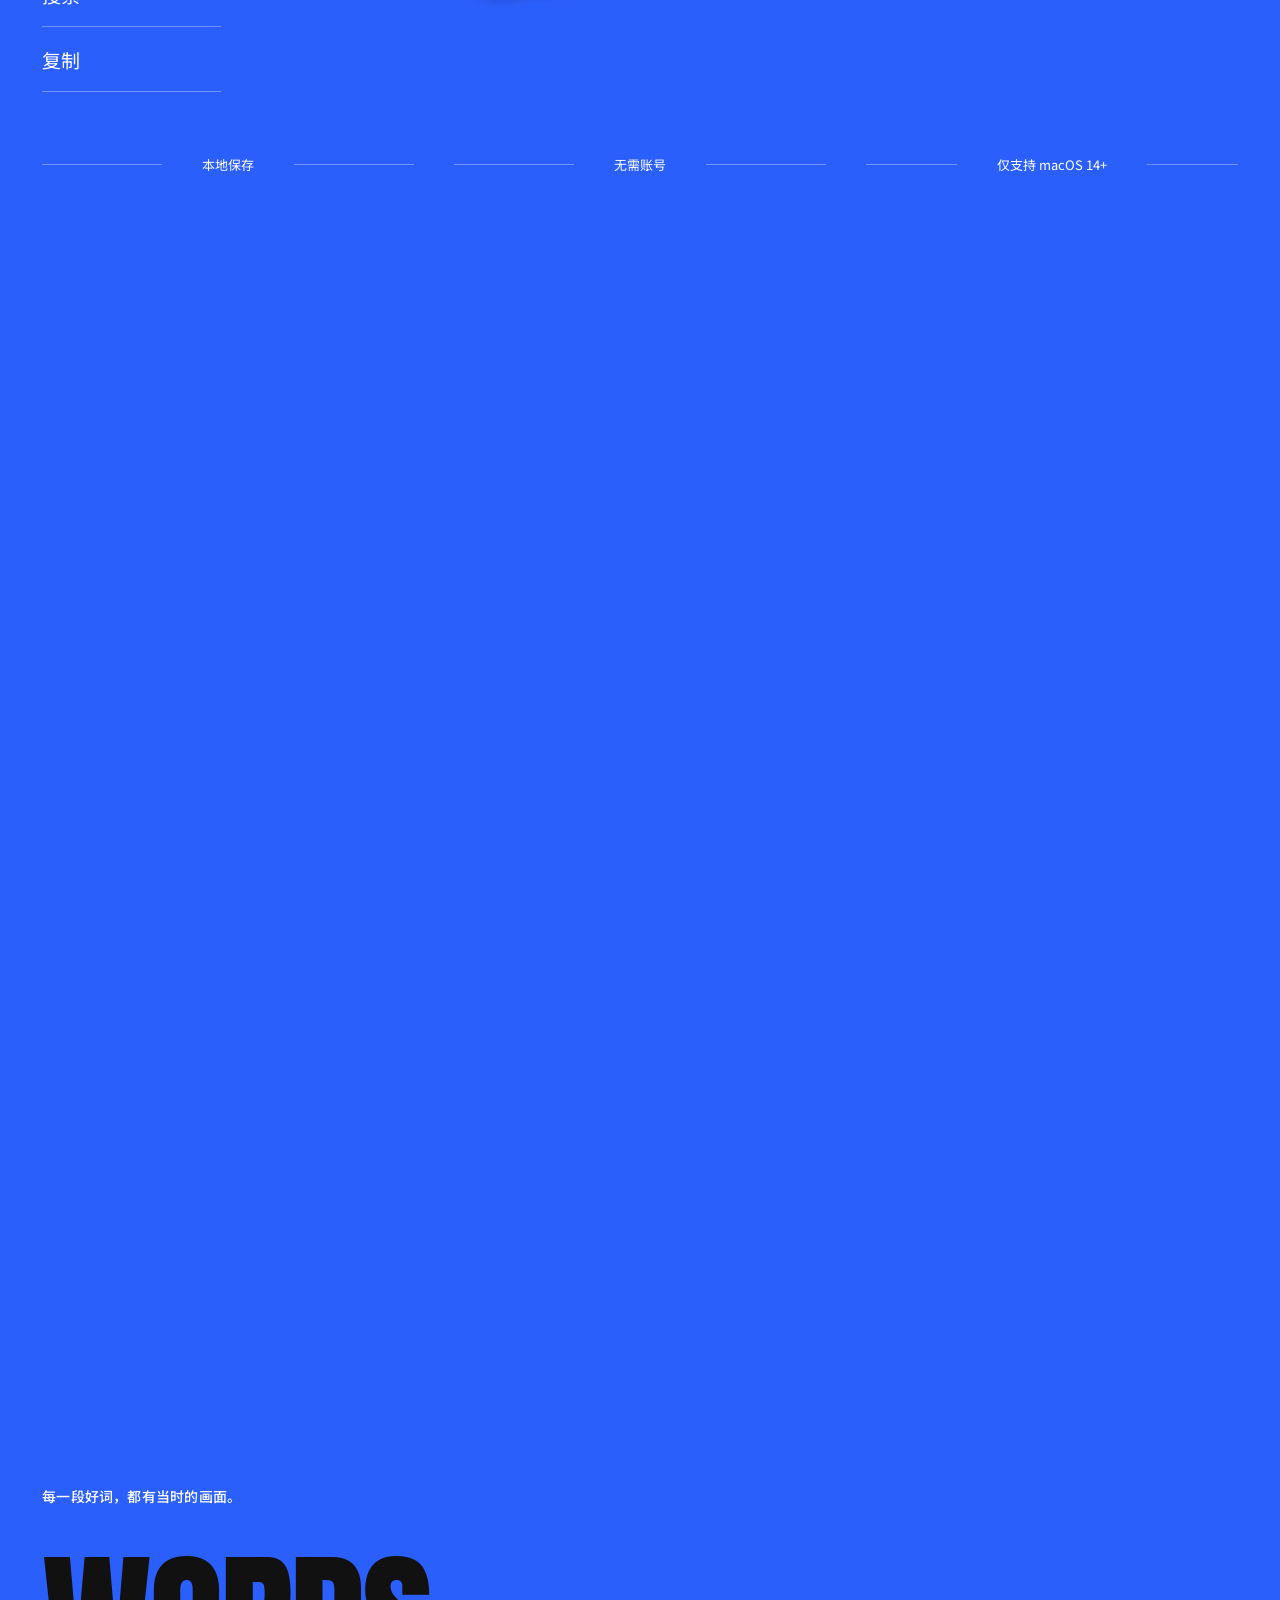
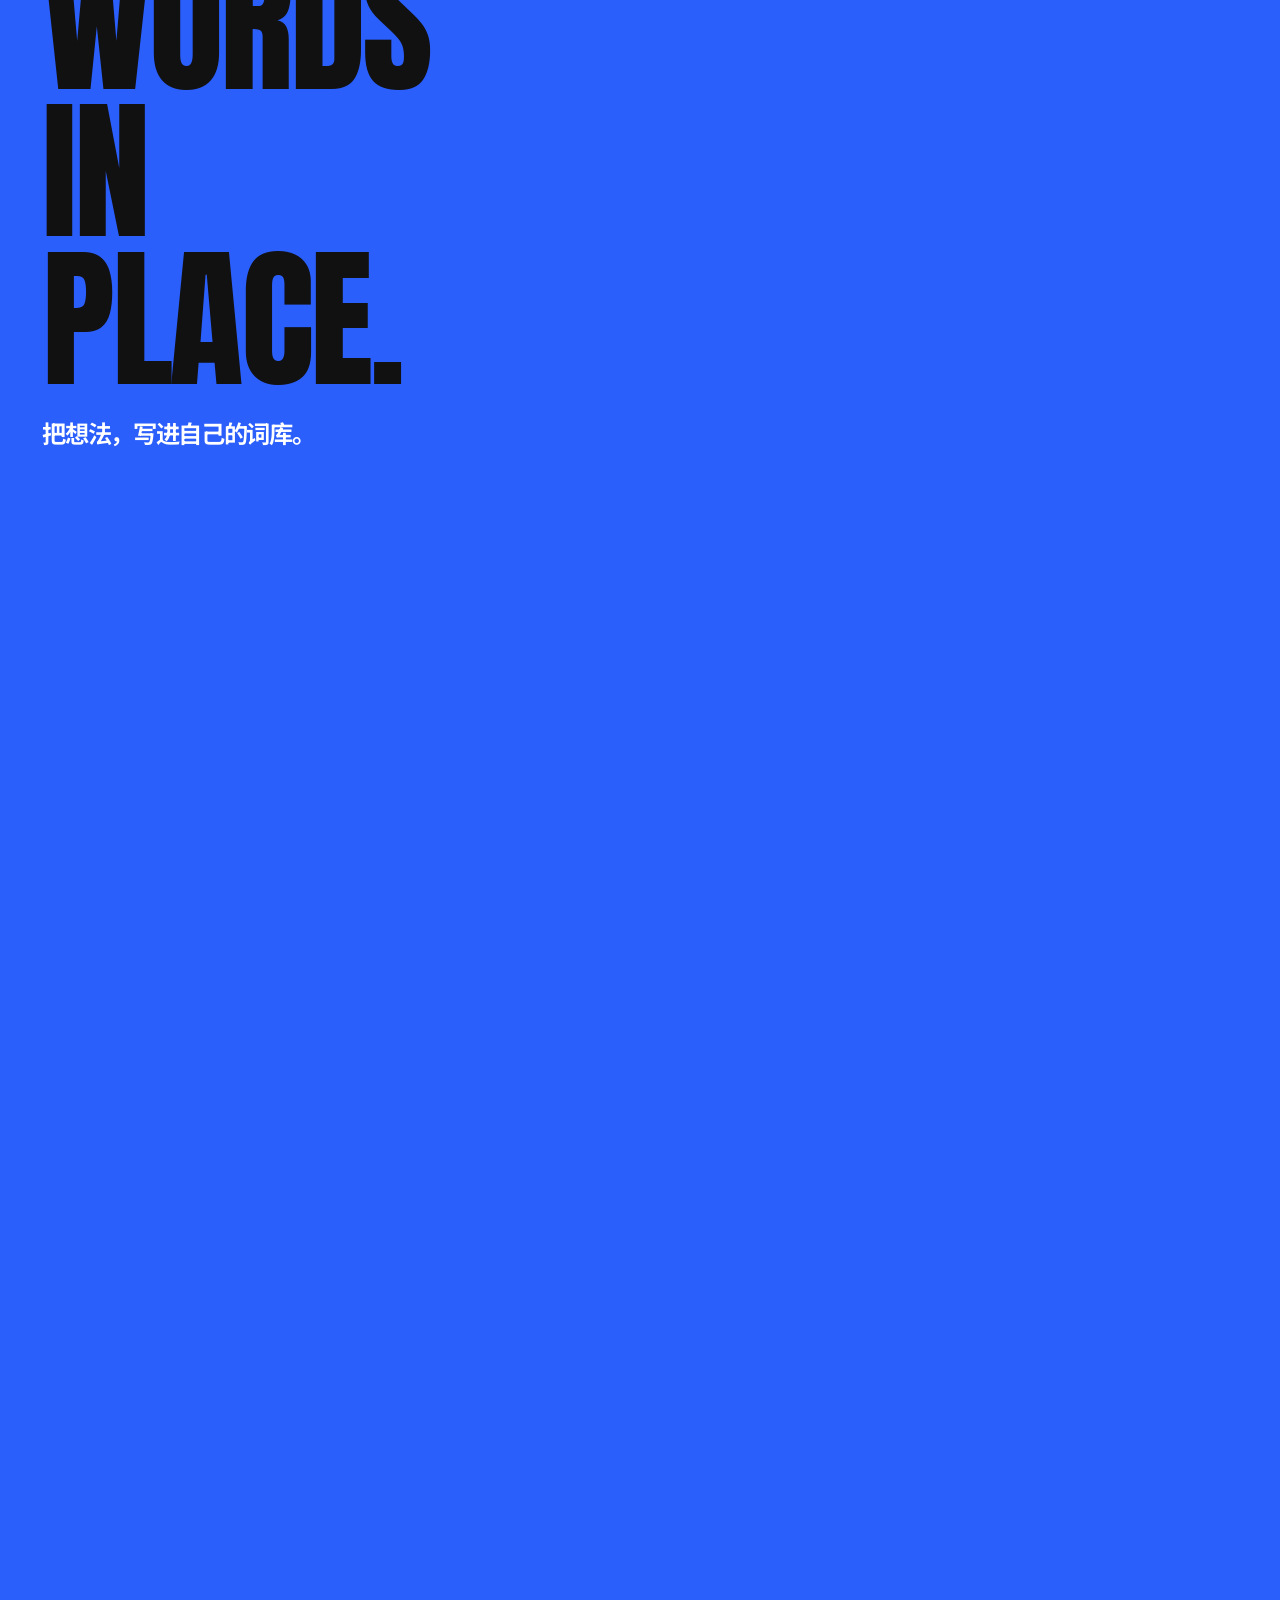
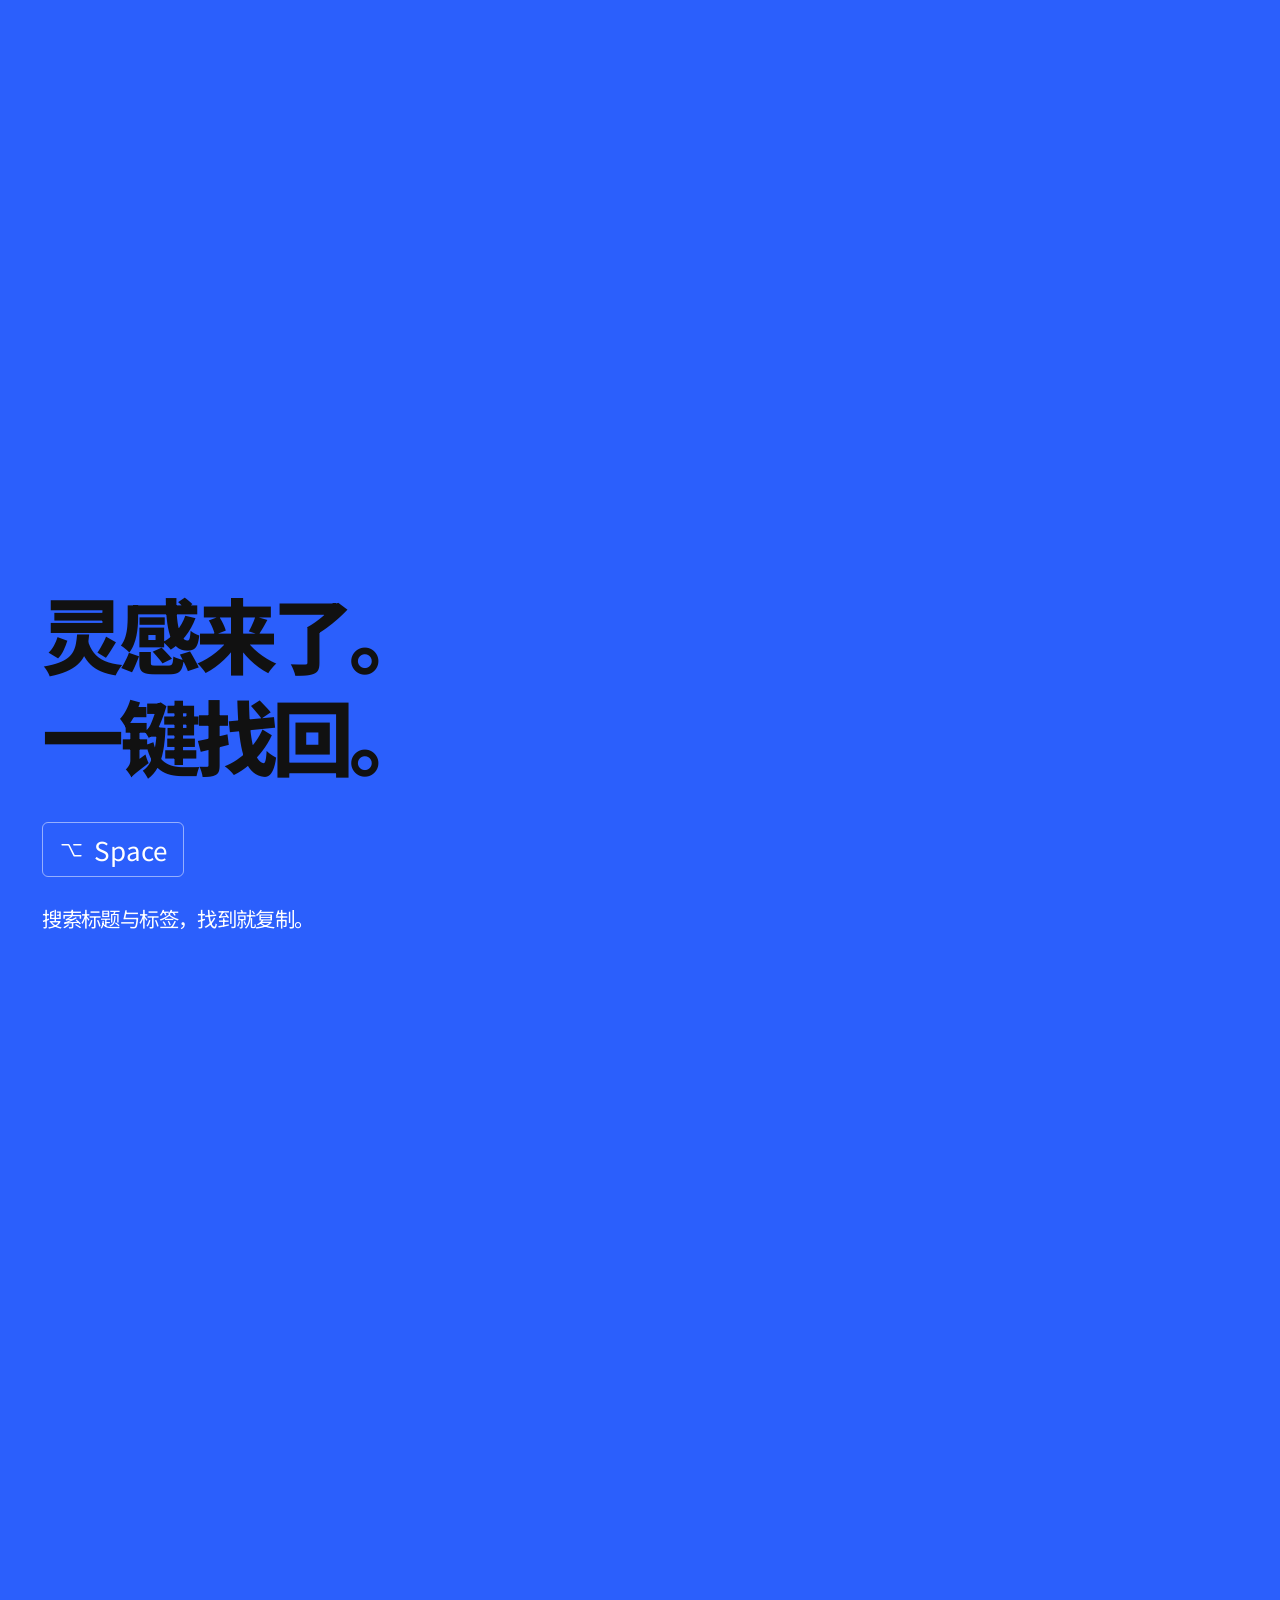
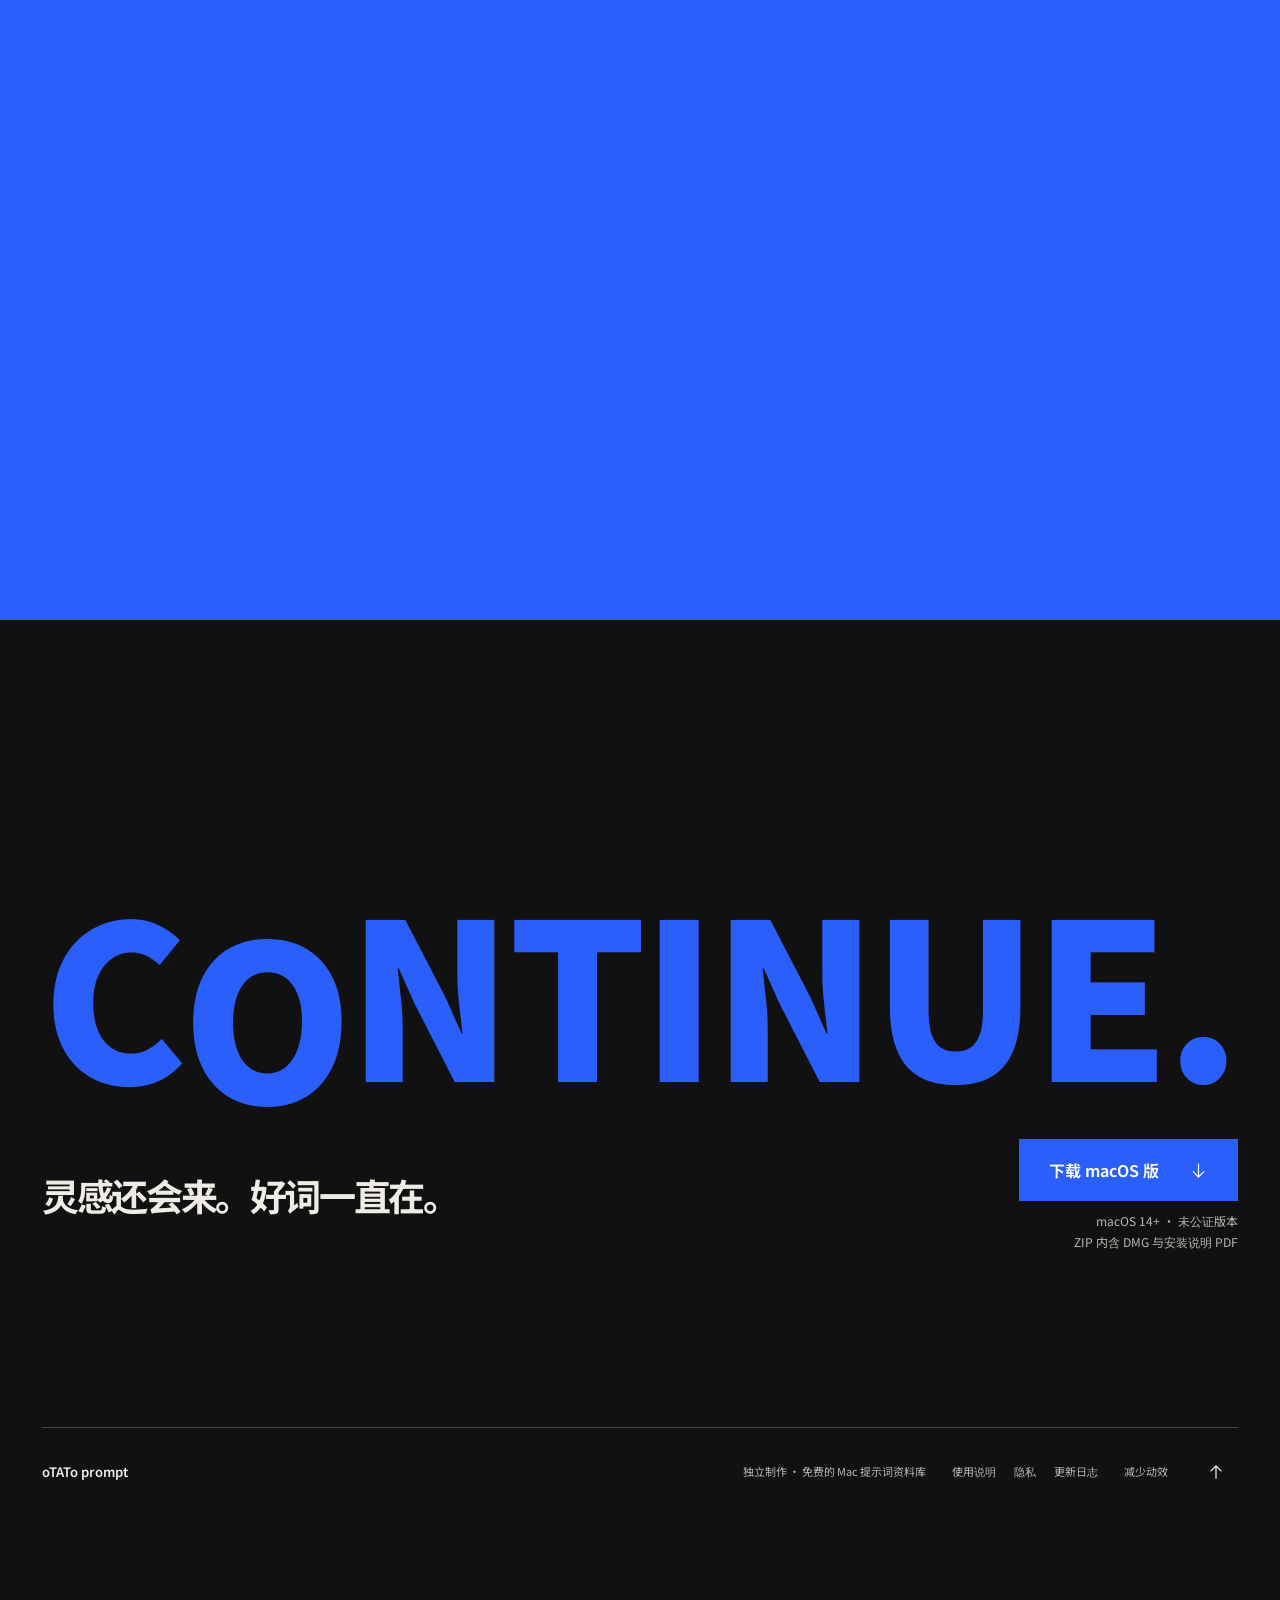
==== commit af8fc62a: "Preserve the deployed website while switching downloads to ZIP" ====
--- a/website/index.html
+++ b/website/index.html
@@ -28,36 +28,19 @@
   <main id="main">
     <section class="hero story-track" id="library" aria-labelledby="hero-title">
       <div class="scene hero-scene">
-      <div class="hero-masthead" aria-hidden="true"><span style="--letter-index:0">o</span><span style="--letter-index:1">T</span><span style="--letter-index:2">A</span><span style="--letter-index:3">T</span><span style="--letter-index:4">o</span></div>
-      <figure class="hero-interface">
-        <div class="image-preview hero-window">
-          <img src="assets/product-library.webp" width="2692" height="1606" alt="oTATo prompt 真实词库：侧栏文件夹、标签和带封面的提示词网格。" fetchpriority="high">
-        </div>
-      </figure>
+      <div class="hero-poster">
+      <div class="hero-masthead" aria-hidden="true" lang="en">
+        <div class="hero-line hero-line-good" style="--letter-index:0"><span class="hero-word">GOOD</span></div>
+        <div class="hero-line hero-line-words" style="--letter-index:1"><span class="hero-word">WORDS</span></div>
+        <div class="hero-line hero-line-stay" style="--letter-index:2"><span class="hero-word">STAY.</span></div>
+      </div>
       <div class="hero-copy">
         <p class="visually-hidden">oTATo prompt</p>
-        <h1 id="hero-title">你的好词，<br>就在手边。</h1>
-        <p>封面、文字和标签，<br class="mobile-break">组成自己的创作资料库。</p>
+        <h1 id="hero-title">留住好词。<br>继续创作。</h1>
+        <p>免费的 Mac 提示词资料库。</p>
       </div>
       <a class="scroll-tab download-link" href="https://github.com/susu177990-rgb/otato-prompt/releases/latest/download/oTATo-prompt.zip" data-download rel="noopener noreferrer" aria-label="下载 oTATo prompt macOS 版"><span>下载 macOS 版</span><img class="icon" src="assets/icons/arrow-down.svg" alt=""></a>
-          </div>
-    </section>
-
-    <section class="editor-section story-track" id="editor" aria-labelledby="editor-title">
-      <div class="scene editor-scene">
-      <p class="section-kicker">每一段好词，都有当时的画面。</p>
-      <div class="editor-layout">
-        <div class="editor-copy">
-          <h2 class="display-stack" id="editor-title" lang="en"><span>WORDS</span><span>IN</span><span>PLACE.</span></h2>
-          <p>把想法，写进自己的词库。</p>
-        </div>
-        <figure class="editor-interface">
-          <div class="image-preview editor-window">
-            <img src="assets/product-editor.webp" width="2692" height="1606" alt="真实编辑页：动漫分镜提示词、Markdown 格式工具、封面、标签和保存位置。" loading="lazy" decoding="async">
-          </div>
-        </figure>
       </div>
-      <div class="section-caption"><span>oTATo prompt</span><p>Markdown 正文 · 封面与标签 · 保存后再用</p></div>
           </div>
     </section>
 
@@ -79,6 +62,24 @@
         </div>
       </figure>
       <div class="platform-strip"><p>本地保存</p><p>无需账号</p><p>仅支持 macOS 14+</p></div>
+          </div>
+    </section>
+
+    <section class="editor-section story-track" id="editor" aria-labelledby="editor-title">
+      <div class="scene editor-scene">
+      <p class="section-kicker">每一段好词，都有当时的画面。</p>
+      <div class="editor-layout">
+        <div class="editor-copy">
+          <h2 class="display-stack" id="editor-title" lang="en"><span>WORDS</span><span>IN</span><span>PLACE.</span></h2>
+          <p>把想法，写进自己的词库。</p>
+        </div>
+        <figure class="editor-interface">
+          <div class="image-preview editor-window">
+            <img src="assets/product-editor.webp" width="2692" height="1606" alt="真实编辑页：动漫分镜提示词、Markdown 格式工具、封面、标签和保存位置。" loading="lazy" decoding="async">
+          </div>
+        </figure>
+      </div>
+      <div class="section-caption"><span>oTATo prompt</span><p>Markdown 正文 · 封面与标签 · 保存后再用</p></div>
           </div>
     </section>
 
--- a/website/assets/site.css
+++ b/website/assets/site.css
@@ -12,14 +12,16 @@
 .site-header{position:absolute;inset:0 0 auto;z-index:4;display:grid;grid-template-columns:1fr 1fr 1fr;align-items:center;padding:24px var(--gutter);gap:20px}
 .brand{display:inline-flex;align-items:center;gap:9px;width:fit-content;font-size:18px;font-weight:650;letter-spacing:-.045em;min-height:44px}.brand img{width:30px;height:30px;filter:invert(1)}
 .header-note{font-size:13px;letter-spacing:.04em;text-align:center;white-space:nowrap}.site-header nav{justify-self:end;display:flex;align-items:center;gap:24px}.site-header .download-link{background:var(--blue);color:#fff;padding-inline:14px}.site-header .icon{filter:invert(1);width:15px;height:15px}
-.hero{position:relative;height:75vw;min-height:780px;max-height:1220px;overflow:hidden;isolation:isolate}
-.hero-masthead{position:absolute;z-index:0;left:-.015em;top:1vw;font-size:29.6vw;font-weight:900;line-height:.9;letter-spacing:-.085em;white-space:nowrap;transform:translateY(var(--masthead-y,0px)) scale(1.26,.83);transform-origin:0 0;will-change:transform}
-.hero-interface{position:absolute;z-index:1;top:19vw;left:32vw;width:105vw;transform-origin:50% 50%;transform:translate3d(var(--hero-x,0px),var(--hero-y,0px),0) rotate(var(--hero-angle,2deg));will-change:transform}
+.hero{position:relative;height:auto;min-height:0;max-height:none;overflow:hidden;isolation:isolate}
+.hero-poster{position:relative;height:max(640px,100svh)}
+.hero-masthead{position:absolute;z-index:0;inset:clamp(104px,12svh,160px) var(--gutter) max(100px,12svh);color:var(--blue);font-weight:900}
+.hero-line{position:relative;height:33.333%;width:100%}
+.hero-line-good{width:61%}.hero-line-stay{width:54%;margin-left:40%}
+.hero-word{position:absolute;left:0;top:0;display:block;width:max-content;font-family:"Noto Sans SC",sans-serif;font-size:200px;font-weight:900;line-height:1;letter-spacing:-.075em;white-space:nowrap;transform-origin:0 0;transform:translate(var(--ink-x,0px),var(--ink-y,0px)) scale(var(--fit-x,1),var(--fit-y,1))}
 .image-preview{display:block;position:relative;width:100%;text-align:left}
-.hero-window{border-radius:1.8vw;box-shadow:0 28px 70px #0008;aspect-ratio:2692/1230;overflow:hidden}.hero-window>img{width:100%;height:auto;border-radius:inherit}
-.hero-copy{position:absolute;z-index:2;left:var(--gutter);bottom:52px;width:46%;pointer-events:none}
-.hero-copy h1{font-weight:850;font-size:clamp(48px,5.5vw,100px);letter-spacing:-.065em;line-height:1.14}
-.hero-copy>p{font-size:clamp(14px,1.35vw,20px);line-height:1.7;margin-top:19px;letter-spacing:-.025em;max-width:23vw}
+.hero-copy{position:absolute;z-index:2;left:var(--gutter);bottom:12%;width:36%;pointer-events:none}
+.hero-copy h1{font-weight:850;font-size:clamp(40px,4.6vw,78px);letter-spacing:-.065em;line-height:1.1}
+.hero-copy>p{font-size:clamp(14px,1.1vw,20px);line-height:1.7;margin-top:20px;letter-spacing:-.025em}
 .mobile-break{display:none}
 .scroll-tab{position:absolute;right:0;bottom:0;z-index:3;min-width:200px;height:88px;display:flex;align-items:center;justify-content:center;gap:22px;background:var(--blue);color:var(--ink);font-family:"Noto Sans SC",sans-serif;font-size:16px;font-weight:650;letter-spacing:0}
 .scroll-tab .icon{width:24px;height:24px;transition:transform .25s}.scroll-tab:hover .icon{transform:translateY(5px)}
@@ -37,28 +39,28 @@
 .section-caption>span{display:flex;align-items:center;gap:32px;flex:1;white-space:nowrap}.section-caption>span::after{content:"";height:1px;background:var(--ink);opacity:.45;flex:1}.section-caption>p{letter-spacing:.015em}
 .section-kicker,.section-caption,.editor-copy>p{color:#fff}.section-caption>span::after{background:#fff}
 
-.desktop-section{position:relative;isolation:isolate;overflow:hidden;background:var(--paper);color:var(--ink);height:49vw;min-height:680px;max-height:1020px;padding:40px var(--gutter) 28px}
+.desktop-section{position:relative;isolation:isolate;overflow:hidden;background:var(--blue);color:var(--ink);height:49vw;min-height:680px;max-height:1020px;padding:40px var(--gutter) 28px}
 .desktop-copy{position:relative;z-index:3;width:54%;pointer-events:none}
 .desktop-copy h2{font-size:clamp(40px,4.7vw,80px);font-weight:850;line-height:1.2;letter-spacing:-.065em}
-.desktop-copy>p{font-size:clamp(14px,1.3vw,20px);margin-top:20px;line-height:1.7;letter-spacing:-.03em}
-.desktop-index{position:absolute;z-index:3;left:var(--gutter);bottom:17%;display:flex;flex-direction:column;gap:0;width:14%}
-.desktop-index a{display:flex;align-items:center;justify-content:space-between;border-bottom:1px solid #b8b8af;min-height:65px;text-align:left;font-size:19px}
-.desktop-index .icon{width:16px;height:16px;opacity:0;transform:translate(-4px,4px);transition:opacity .2s,transform .2s}
+.desktop-copy>p{color:#fff;font-size:clamp(14px,1.3vw,20px);margin-top:20px;line-height:1.7;letter-spacing:-.03em}
+.desktop-index{color:#fff;position:absolute;z-index:3;left:var(--gutter);bottom:17%;display:flex;flex-direction:column;gap:0;width:14%}
+.desktop-index a{display:flex;align-items:center;justify-content:space-between;border-bottom:1px solid #ffffff55;min-height:65px;text-align:left;font-size:19px}
+.desktop-index .icon{filter:invert(1);width:16px;height:16px;opacity:0;transform:translate(-4px,4px);transition:opacity .2s,transform .2s}
 .desktop-index a:hover .icon,.desktop-index a:focus-visible .icon{opacity:1;transform:none}
 .physical-laptop{position:absolute;z-index:2;left:27%;bottom:8.5%;width:72%;transform:translateY(var(--laptop-y,0px));will-change:transform}
 .laptop-shell{position:relative;width:100%;height:auto;z-index:2;pointer-events:none}
 .laptop-screen{position:absolute;left:14.92%;top:11.97%;width:70.23%;height:62.51%;background:#f9f9f9;overflow:hidden;z-index:3;display:flex;align-items:center;justify-content:center}
 .laptop-screen img{width:100%;height:100%;object-fit:contain}
-.platform-strip{position:absolute;z-index:4;bottom:28px;left:var(--gutter);right:var(--gutter);display:flex;align-items:center;gap:40px;font-size:13px;line-height:1.5}
-.platform-strip p{display:flex;align-items:center;justify-content:center;gap:40px;flex:1;white-space:nowrap}.platform-strip p::before,.platform-strip p::after{content:"";height:1px;background:#a4a49a;flex:1}
+.platform-strip{color:#fff;position:absolute;z-index:4;bottom:28px;left:var(--gutter);right:var(--gutter);display:flex;align-items:center;gap:40px;font-size:13px;line-height:1.5}
+.platform-strip p{display:flex;align-items:center;justify-content:center;gap:40px;flex:1;white-space:nowrap}.platform-strip p::before,.platform-strip p::after{content:"";height:1px;background:#ffffff55;flex:1}
 
-.quick-section{position:relative;display:grid;grid-template-columns:38% 59%;gap:3%;padding:40px var(--gutter) 20px;overflow:hidden;align-items:center;min-height:46vw}
+.quick-section{position:relative;background:var(--blue);color:var(--ink);display:grid;grid-template-columns:38% 59%;gap:3%;padding:40px var(--gutter) 20px;overflow:hidden;align-items:center;min-height:46vw}
 .quick-copy{position:relative;z-index:2}.quick-copy h2{font-size:clamp(45px,6.4vw,108px);font-weight:850;letter-spacing:-.065em;line-height:1.25}
-.shortcut-key{display:flex;align-items:center;gap:10px;min-height:55px;width:fit-content;padding:6px 16px;border:1px solid #8b8b82;border-radius:6px;background:#20201e;font-size:26px;margin-top:35px;transition:background .2s,border-color .2s}
+.shortcut-key{display:flex;align-items:center;gap:10px;min-height:55px;width:fit-content;padding:6px 16px;border:1px solid #ffffff80;border-radius:6px;background:transparent;color:#fff;font-size:26px;margin-top:35px;transition:background .2s,border-color .2s}
 .shortcut-key .icon{width:25px;height:25px;filter:invert(1)}
-.quick-copy>p{font-size:clamp(15px,1.6vw,24px);margin-top:22px;line-height:1.7;letter-spacing:-.03em}
+.quick-copy>p{color:#fff;font-size:clamp(15px,1.6vw,24px);margin-top:22px;line-height:1.7;letter-spacing:-.03em}
 .quick-interface{position:relative;align-self:center;justify-self:center;width:96%;transform:translateY(var(--quick-y,0px));will-change:transform}
-.quick-window{border-radius:18px;overflow:hidden;box-shadow:0 20px 50px #0007}
+.quick-window{border-radius:18px;overflow:hidden;box-shadow:0 20px 50px #0e2b7b40}
 .quick-image-crop{width:100%;aspect-ratio:1280/990;overflow:hidden}.quick-image-crop img{width:100%;height:auto}.quick-image-footer{position:relative;width:100%;aspect-ratio:1280/98;overflow:hidden}.quick-image-footer img{position:absolute;bottom:0;left:0;width:100%;height:auto}
 
 .continue-section{padding:16px var(--gutter) 26px;overflow:hidden}
@@ -75,10 +77,9 @@
 .back-top{width:44px;height:44px;display:flex;align-items:center;justify-content:center}.back-top .icon{filter:invert(1)}
 
 @media(min-width:1800px){
-  .hero{min-height:1220px}.hero-masthead{font-size:530px;top:18px}.hero-interface{top:310px}.editor-section{min-height:920px}.display-stack{font-size:216px}.editor-layout{min-height:920px}.desktop-copy h2{font-size:80px}.quick-section{min-height:850px}
+  .editor-section{min-height:920px}.display-stack{font-size:216px}.editor-layout{min-height:920px}.desktop-copy h2{font-size:80px}.quick-section{min-height:850px}
 }
 @media(max-width:1100px) and (min-width:761px){
-  .hero{min-height:760px}.hero-copy{width:55%;bottom:50px}.hero-copy h1{font-size:6vw}.hero-interface{top:25vw;width:108vw;left:35vw}.hero-masthead{top:40px}
   .editor-section{padding-top:28px;min-height:66vw}.editor-layout{min-height:57vw}.display-stack{font-size:12vw}.editor-interface{width:70%;left:33%;top:20px}.editor-copy>p{font-size:19px;white-space:normal;max-width:10em}
   .section-caption{margin-top:35px;gap:22px}.section-caption>p{font-size:11px}.desktop-section{min-height:690px}.desktop-copy{width:80%}.desktop-copy h2{font-size:5.6vw}.physical-laptop{width:83%;left:19%;bottom:10%}
   .desktop-index{bottom:18%;width:13%}.desktop-index a{font-size:17px;min-height:55px}.quick-section{padding-top:55px;padding-bottom:35px}.quick-copy h2{font-size:5.8vw}.quick-interface{width:92%}.quick-copy>p{font-size:16px}
@@ -87,8 +88,8 @@
 @media(max-width:760px){
   :root{--gutter:24px;scroll-padding-top:16px}
   .site-header{padding:19px var(--gutter);grid-template-columns:1fr auto;gap:12px}.brand{font-size:16px;gap:7px}.brand img{width:27px;height:27px}.header-note{grid-column:1/-1;grid-row:2;text-align:left;font-size:11px;letter-spacing:.01em;line-height:1.5;margin-top:-6px}.site-header .text-link{font-size:12px;gap:8px}.site-header .icon{width:14px;height:14px}.site-header nav{gap:16px}.site-header .download-link{padding-inline:12px}.site-header .github-link .icon{display:none}
-  .hero{height:850px;min-height:0;max-height:none}.hero-masthead{top:95px;font-size:30vw;left:-.015em;letter-spacing:-.085em}.hero-interface{top:245px;left:9%;width:136%;transform-origin:30% 50%}.hero-window{border-radius:14px;box-shadow:0 20px 45px #0006}
-  .hero-copy{bottom:123px;width:calc(100% - 48px)}.hero-copy h1{font-size:clamp(44px,11.5vw,78px);line-height:1.16}.hero-copy>p{font-size:14px;line-height:1.8;letter-spacing:-.02em;margin-top:18px;max-width:28em}.mobile-break{display:block}
+  .hero-masthead{top:125px;bottom:auto;height:clamp(230px,39svh,350px)}.hero-line-good{width:86%}.hero-line-stay{width:78%;margin-left:22%}
+  .hero-copy{bottom:110px;width:calc(100% - 48px)}.hero-copy h1{font-size:clamp(34px,10vw,54px);line-height:1.12}.hero-copy>p{font-size:14px;margin-top:17px}.mobile-break{display:block}
   .scroll-tab{min-width:176px;height:65px;font-size:15px;gap:20px}.scroll-tab .icon{width:20px;height:20px}
   .editor-section{padding-top:28px;padding-bottom:22px;min-height:0}.section-kicker{font-size:11px;margin-bottom:26px}.editor-layout{display:block;min-height:0}
   .editor-copy{display:flex;align-items:flex-end;justify-content:space-between;gap:18px}.display-stack{font-size:clamp(80px,22vw,150px);line-height:.94;letter-spacing:-.02em}.editor-copy>p{font-size:17px;white-space:normal;line-height:1.6;max-width:7.7em;margin-bottom:5px;margin-top:0;letter-spacing:-.035em}
@@ -104,13 +105,17 @@
   .primary-link{min-height:54px;font-size:14px;gap:23px;padding:14px 22px}.primary-link .icon{width:18px;height:18px}.footer-line{flex-wrap:wrap;gap:12px 20px;margin-top:57px;padding-top:18px;font-size:10px}.footer-brand{font-size:12px}.footer-line>p{order:4;flex-basis:100%}.motion-toggle{margin-left:auto}.back-top{width:35px}.footer-line .icon{width:16px}
 }
 @media(max-width:380px){
-  :root{--gutter:20px}.brand{font-size:15px}.brand img{width:24px;height:24px}.site-header{gap:8px}.hero{height:790px}.hero-masthead{top:105px}.hero-interface{top:230px;width:143%;left:5%}.hero-copy{width:calc(100% - 40px);bottom:117px}.hero-copy h1{font-size:44px}.editor-copy>p{font-size:15px;max-width:7em}.section-caption{gap:10px}.section-caption>span::after{display:none}.desktop-copy h2{font-size:32px}.continue-row h2{font-size:20px}
+  :root{--gutter:20px}.brand{font-size:15px}.brand img{width:24px;height:24px}.site-header{gap:8px}.hero-copy{width:calc(100% - 40px)}.editor-copy>p{font-size:15px;max-width:7em}.section-caption{gap:10px}.section-caption>span::after{display:none}.desktop-copy h2{font-size:32px}.continue-row h2{font-size:20px}
 }
 @media(max-height:560px) and (orientation:landscape) and (max-width:1000px){
-  .hero{height:760px;min-height:760px}.hero-masthead{top:80px}.hero-interface{top:190px}.hero-copy{bottom:85px}.editor-copy>p{white-space:normal}.desktop-section{min-height:660px}
+  .editor-copy>p{white-space:normal}.desktop-section{min-height:660px}
 }
 :root[data-motion="reduced"]{scroll-behavior:auto}
 :root[data-motion="reduced"] *, :root[data-motion="reduced"] *::before, :root[data-motion="reduced"] *::after{animation:none!important;transition:none!important;will-change:auto!important}
 @media(prefers-reduced-motion:reduce){html{scroll-behavior:auto}*,*::before,*::after{animation:none!important;transition:none!important}}
 
 .footer-links{display:flex;flex-wrap:wrap;gap:18px}.footer-links a{display:flex;align-items:center;min-height:44px;color:#b9b8b1}.download-link[aria-disabled="true"]{cursor:default}
+
+@media(max-height:619px) and (max-width:760px){
+  .hero-poster{height:max(540px,100svh)}.hero-masthead{top:115px;height:210px}.hero-copy{bottom:86px}
+}
--- a/website/assets/motion.css
+++ b/website/assets/motion.css
@@ -2,24 +2,21 @@
 .quick-section{display:block}
 .quick-scene{display:grid;grid-template-columns:38% 59%;gap:3%;align-items:center}
 .quick-copy h2 span{display:block}
-.hero-masthead>span,.continue-word>.letter{display:inline-block}
+.continue-word>.letter{display:inline-block}
 
 :root[data-story="immersive"] .story-track{padding:0;max-height:none;min-height:0;overflow:visible;position:relative}
-:root[data-story="immersive"] .hero{height:230svh}
+:root[data-story="immersive"] .hero{height:100svh}
 :root[data-story="immersive"] .editor-section{height:235svh}
 :root[data-story="immersive"] .desktop-section{height:240svh}
 :root[data-story="immersive"] .quick-section{height:205svh}
 :root[data-story="immersive"] .continue-section{height:160svh}
 :root[data-story="immersive"] .scene{position:sticky;top:0;height:100svh;overflow:hidden;isolation:isolate}
-:root[data-story="immersive"] .hero-scene,:root[data-story="immersive"] .quick-scene,:root[data-story="immersive"] .continue-scene{background:var(--ink);color:var(--paper)}
+:root[data-story="immersive"] .hero-scene,:root[data-story="immersive"] .continue-scene{background:var(--ink);color:var(--paper)}
 :root[data-story="immersive"] .editor-scene{background:var(--blue);padding:26px var(--gutter)}
-:root[data-story="immersive"] .desktop-scene{background:var(--paper);color:var(--ink);padding:45px var(--gutter)}
-:root[data-story="immersive"] .hero-masthead{top:8svh;font-size:28.5vw;transform:translate3d(var(--tx,0px),var(--ty,0px),0) scale(1.26,.83);opacity:var(--alpha,1)}
-:root[data-story="immersive"] .hero-interface{left:0;top:0;width:100vw;transform-origin:0 0;transform:translate3d(var(--tx,28vw),var(--ty,25svh),0) rotate(var(--rot,4deg)) scale(var(--scale,1.06))}
-:root[data-story="immersive"] .hero-window{aspect-ratio:2692/1230;border-radius:18px}
-:root[data-story="immersive"] .hero-copy{bottom:115px;width:44%;transform:translateY(var(--ty,0px));opacity:var(--alpha,1)}
-:root[data-story="immersive"] .hero-copy h1{font-size:clamp(44px,5.5vw,96px)}
-:root[data-story="immersive"] .hero-copy>p{max-width:24vw}
+:root[data-story="immersive"] .desktop-scene{background:var(--blue);color:var(--ink);padding:45px var(--gutter)}
+:root[data-story="immersive"] .hero-poster{height:100%}
+:root[data-story="immersive"] .hero-masthead{transform:translate3d(var(--tx,0px),var(--ty,0px),0);opacity:var(--alpha,1)}
+:root[data-story="immersive"] .hero-copy{transform:translateY(var(--ty,0px));opacity:var(--alpha,1)}
 :root[data-story="immersive"] .scroll-tab{bottom:0;height:74px;overflow:hidden}
 :root[data-story="immersive"] .scroll-tab>span,:root[data-story="immersive"] .scroll-tab>.icon{position:relative}
 :root[data-story="immersive"] .scroll-tab>.icon{animation:scroll-cue 1.8s ease-in-out infinite}
@@ -38,11 +35,11 @@
 :root[data-story="immersive"] .physical-laptop{position:absolute;left:0;top:0;bottom:auto;margin:0;width:min(86vw,138svh);transform-origin:0 0;transform:translate3d(var(--tx,30vw),var(--ty,30svh),0) scale(var(--scale,.66)) rotate(var(--rot,-5deg))}
 :root[data-story="immersive"] .platform-strip{bottom:26px;opacity:var(--alpha,1)}
 
-:root[data-story="immersive"] .quick-scene{display:block;padding:50px var(--gutter)}
+:root[data-story="immersive"] .quick-scene{background:var(--blue);color:var(--ink);display:block;padding:50px var(--gutter)}
 :root[data-story="immersive"] .quick-copy{position:absolute;left:var(--gutter);top:23%;width:42%}
 :root[data-story="immersive"] .quick-copy h2 .line-mask{overflow:hidden}
 :root[data-story="immersive"] .quick-copy h2 .line-mask>span{transform:translateY(var(--ty,0px));opacity:var(--alpha,1)}
-:root[data-story="immersive"] .shortcut-key{transform:scale(var(--scale,1));box-shadow:0 0 0 var(--halo,0px) #2b5ffc18}
+:root[data-story="immersive"] .shortcut-key{transform:scale(var(--scale,1));box-shadow:0 0 0 var(--halo,0px) #ffffff18}
 :root[data-story="immersive"] .quick-copy>p{transform:translateY(var(--ty,0px));opacity:var(--alpha,1)}
 :root[data-story="immersive"] .quick-interface{position:absolute;left:0;top:0;width:min(49vw,calc((100svh - 170px)*1.17));margin:0;transform-origin:50% 50%;transform:translate3d(var(--tx,65vw),var(--ty,55svh),0) scale(var(--scale,.55)) rotate(var(--rot,8deg));opacity:var(--alpha,0)}
 
@@ -52,9 +49,9 @@
 :root[data-story="immersive"] .continue-row{margin-top:0;transform:translateY(var(--ty,0px));opacity:var(--alpha,1)}
 :root[data-story="immersive"] .footer-line{margin-top:auto}
 
-:root[data-story="immersive"] .scene .hero-masthead,:root[data-story="immersive"] .scene .hero-interface,:root[data-story="immersive"] .scene .editor-interface,:root[data-story="immersive"] .scene .physical-laptop,:root[data-story="immersive"] .scene .quick-interface{will-change:auto}
-:root[data-story="immersive"] .scene.is-near .hero-masthead,:root[data-story="immersive"] .scene.is-near .hero-interface,:root[data-story="immersive"] .scene.is-near .editor-interface,:root[data-story="immersive"] .scene.is-near .physical-laptop,:root[data-story="immersive"] .scene.is-near .quick-interface{will-change:transform,opacity}
-:root[data-story="immersive"][data-ready="true"] .hero-masthead>span{animation:brand-arrive 1s cubic-bezier(.22,1,.36,1) both;animation-delay:calc(var(--letter-index)*80ms)}
+:root[data-story="immersive"] .scene .hero-masthead,:root[data-story="immersive"] .scene .editor-interface,:root[data-story="immersive"] .scene .physical-laptop,:root[data-story="immersive"] .scene .quick-interface{will-change:auto}
+:root[data-story="immersive"] .scene.is-near .hero-masthead,:root[data-story="immersive"] .scene.is-near .editor-interface,:root[data-story="immersive"] .scene.is-near .physical-laptop,:root[data-story="immersive"] .scene.is-near .quick-interface{will-change:transform,opacity}
+:root[data-story="immersive"][data-ready="true"] .hero-line{animation:brand-arrive 1s cubic-bezier(.22,1,.36,1) both;animation-delay:calc(var(--letter-index)*80ms)}
 :root[data-story="immersive"][data-ready="true"] .hero-copy h1{animation:copy-arrive .85s cubic-bezier(.22,1,.36,1) .25s both}
 :root[data-story="immersive"][data-ready="true"] .hero-copy>p:not(.visually-hidden){animation:copy-arrive .85s cubic-bezier(.22,1,.36,1) .4s both}
 
@@ -62,20 +59,20 @@
 :root[data-story="flow"][data-motion="full"] .editor-interface,:root[data-story="flow"][data-motion="full"] .quick-interface{transform:translate3d(var(--tx,0px),var(--ty,0px),0) rotate(var(--rot,0deg)) scale(var(--scale,1));opacity:var(--alpha,1)}
 :root[data-story="flow"][data-motion="full"] .physical-laptop{transform:translateY(var(--ty,0px)) scale(var(--scale,1));transform-origin:center bottom}
 :root[data-story="flow"][data-motion="full"] .continue-word>.letter{transform:translateY(var(--ty,0%));opacity:var(--alpha,1)}
-:root[data-motion="reduced"] .hero-masthead>span,:root[data-motion="reduced"] .continue-word>.letter{transform:none;opacity:1}
+:root[data-motion="reduced"] .hero-line,:root[data-motion="reduced"] .continue-word>.letter{transform:none;opacity:1}
 
 @media(max-width:760px),(max-width:960px) and (orientation:portrait){
   .quick-scene{grid-template-columns:1fr;gap:0}
-  :root[data-story="immersive"] .hero{height:200svh}
+  :root[data-story="immersive"] .hero{height:100svh}
   :root[data-story="immersive"] .editor-section{height:220svh}
   :root[data-story="immersive"] .desktop-section{height:220svh}
   :root[data-story="immersive"] .quick-section{height:200svh}
   :root[data-story="immersive"] .continue-section{height:150svh}
-  :root[data-story="immersive"] .hero-masthead{top:12svh;font-size:30vw}
-  :root[data-story="immersive"] .hero-interface{width:138vw}
-  :root[data-story="immersive"] .hero-copy{width:calc(100% - 48px);bottom:105px}
-  :root[data-story="immersive"] .hero-copy h1{font-size:clamp(40px,11vw,76px)}
-  :root[data-story="immersive"] .hero-copy>p{max-width:28em}
+  :root[data-story="immersive"] .hero-masthead{top:clamp(125px,16svh,160px);bottom:auto;height:clamp(230px,39svh,350px)}
+  :root[data-story="immersive"] .hero-line-good{width:86%}
+  :root[data-story="immersive"] .hero-line-stay{width:78%;margin-left:22%}
+  :root[data-story="immersive"] .hero-copy{width:calc(100% - 48px);bottom:110px}
+  :root[data-story="immersive"] .hero-copy h1{font-size:clamp(34px,10vw,54px)}
   :root[data-story="immersive"] .scroll-tab{height:64px}
   :root[data-story="immersive"] .editor-scene{padding-top:27px}
   :root[data-story="immersive"] .editor-layout{margin-top:38px;height:calc(100svh - 155px)}
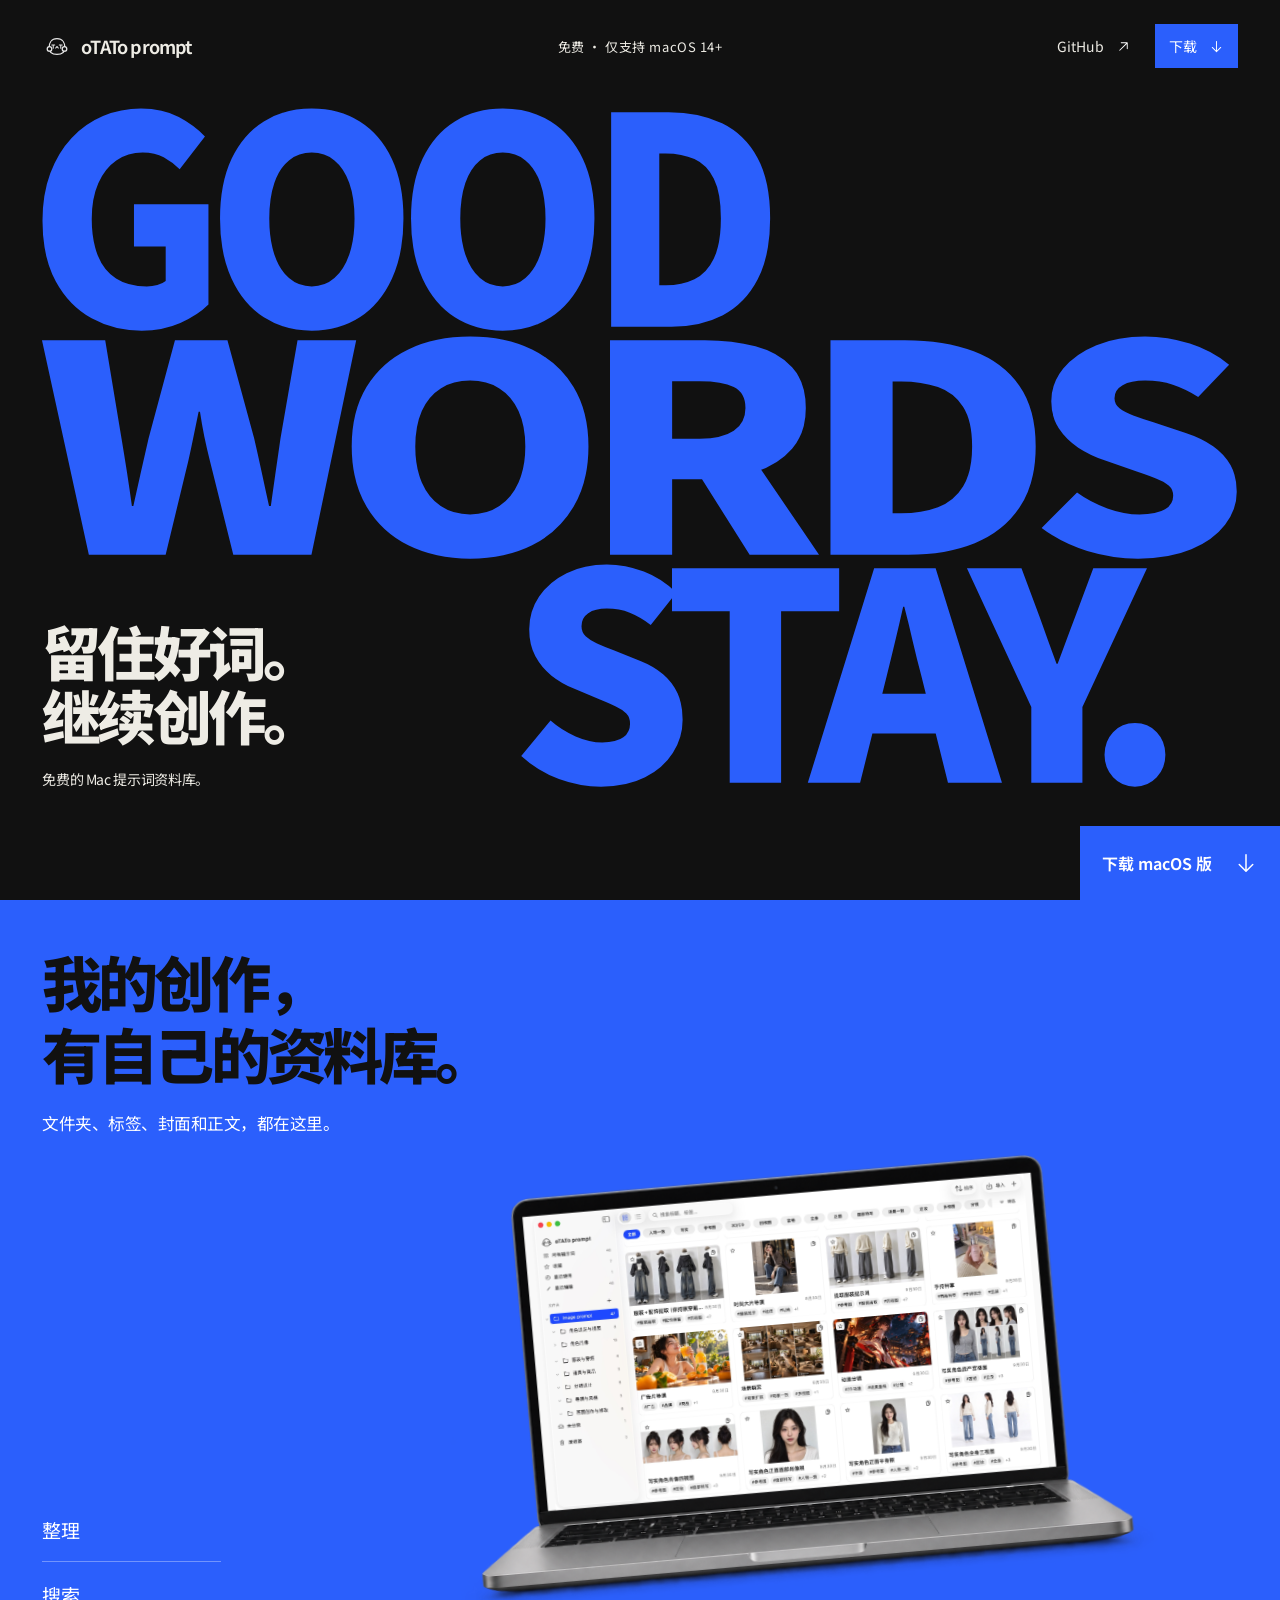
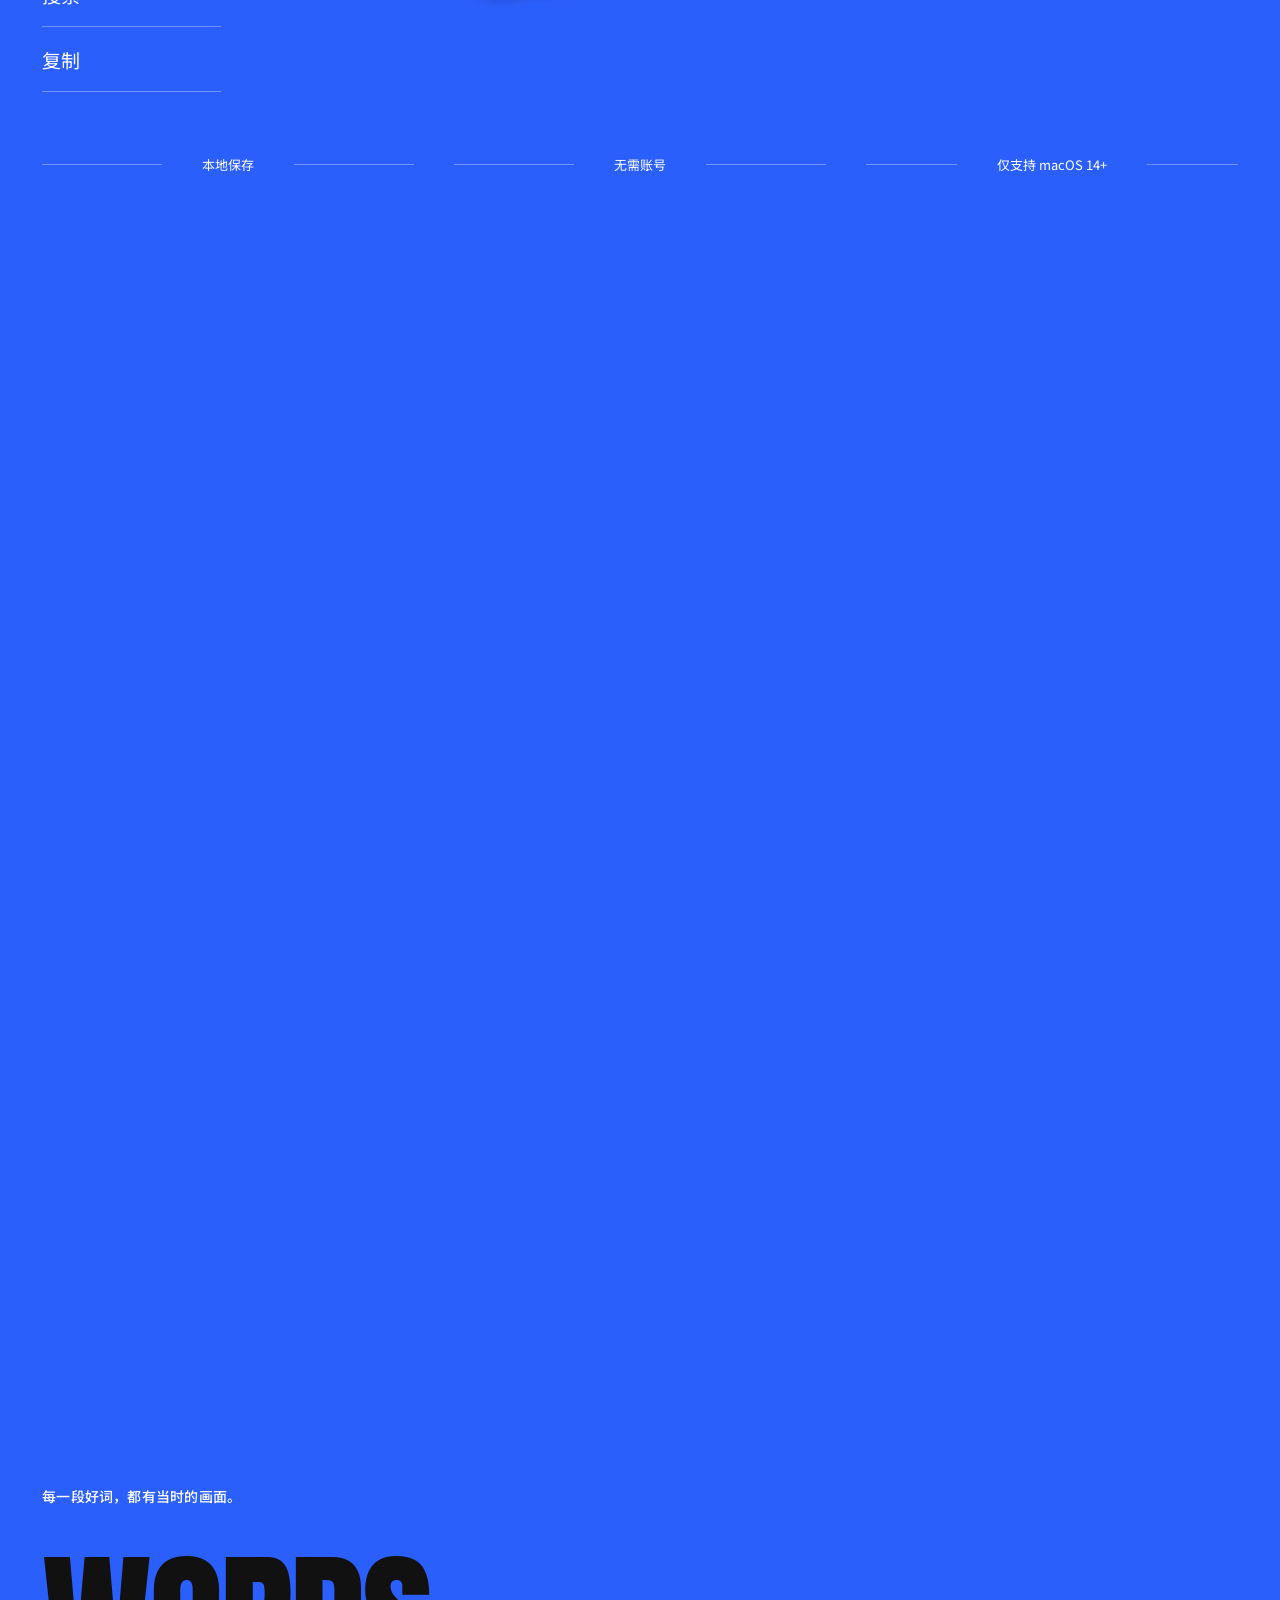
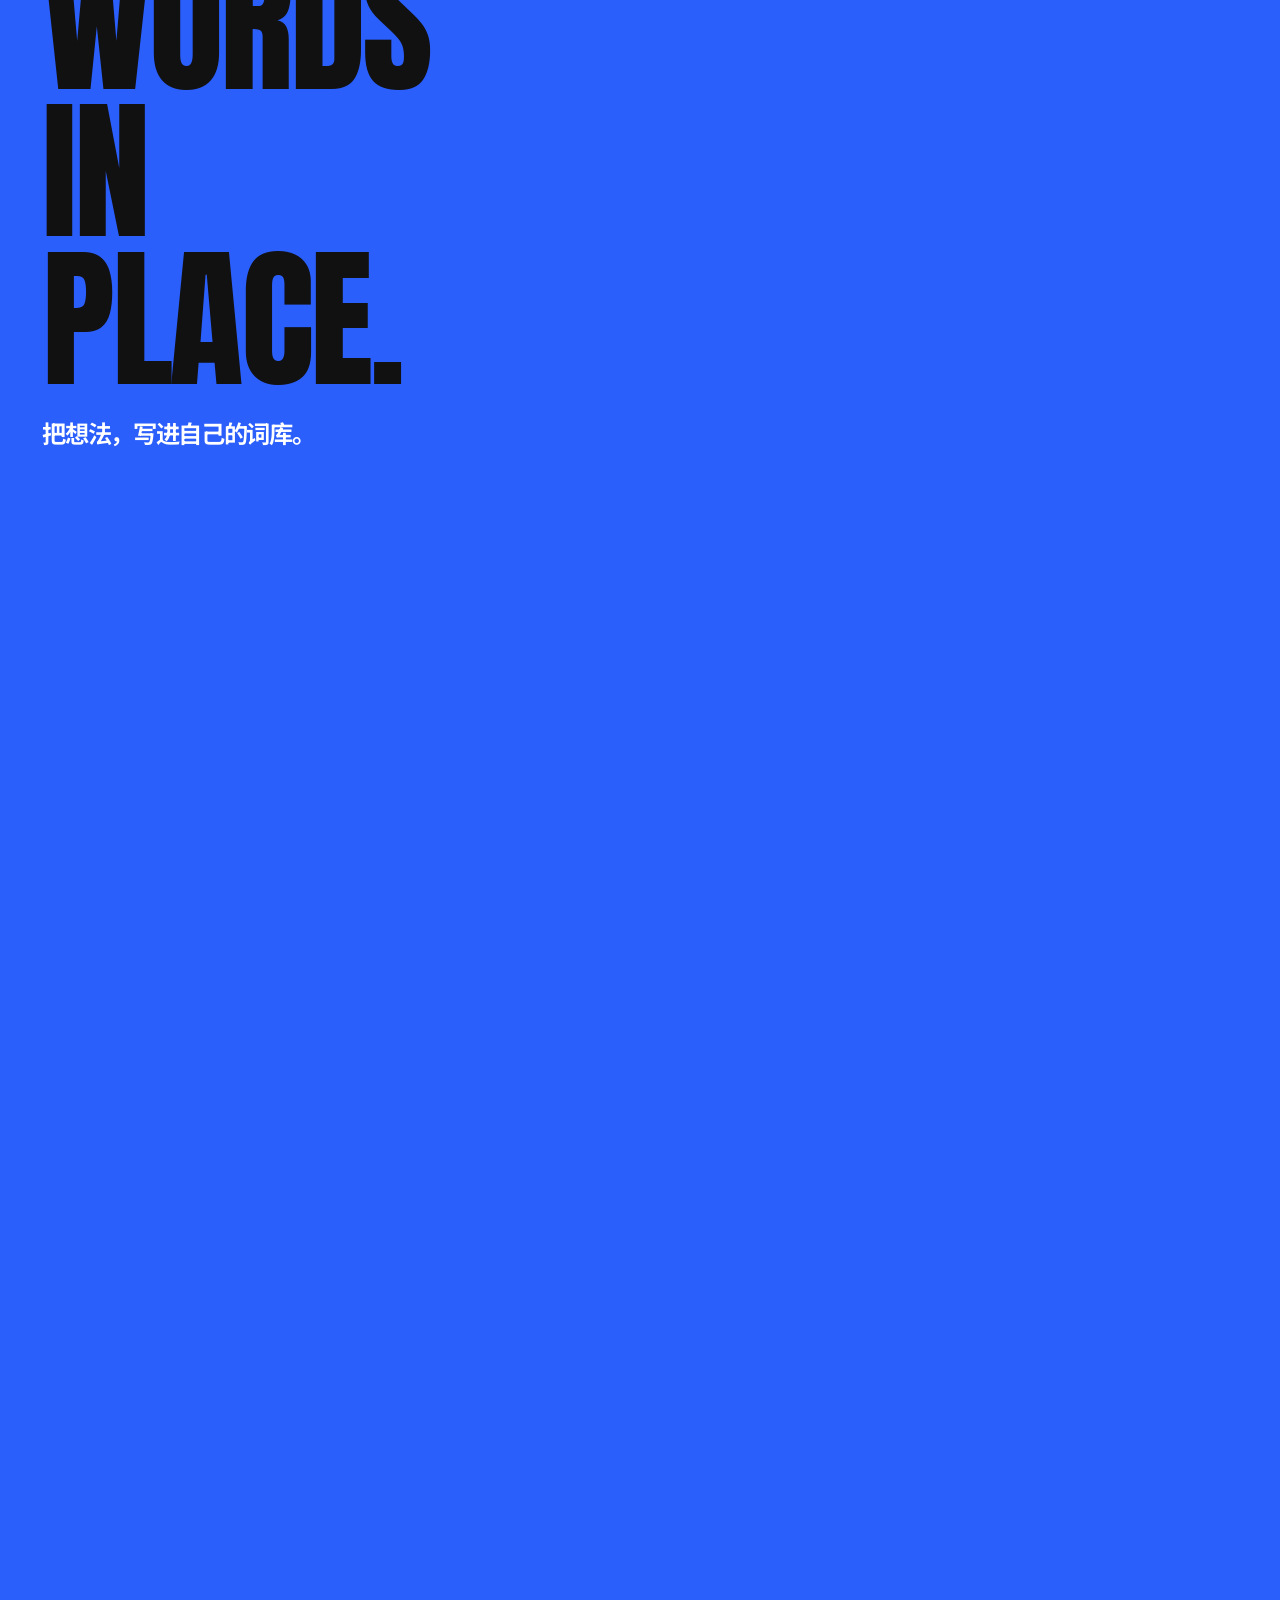
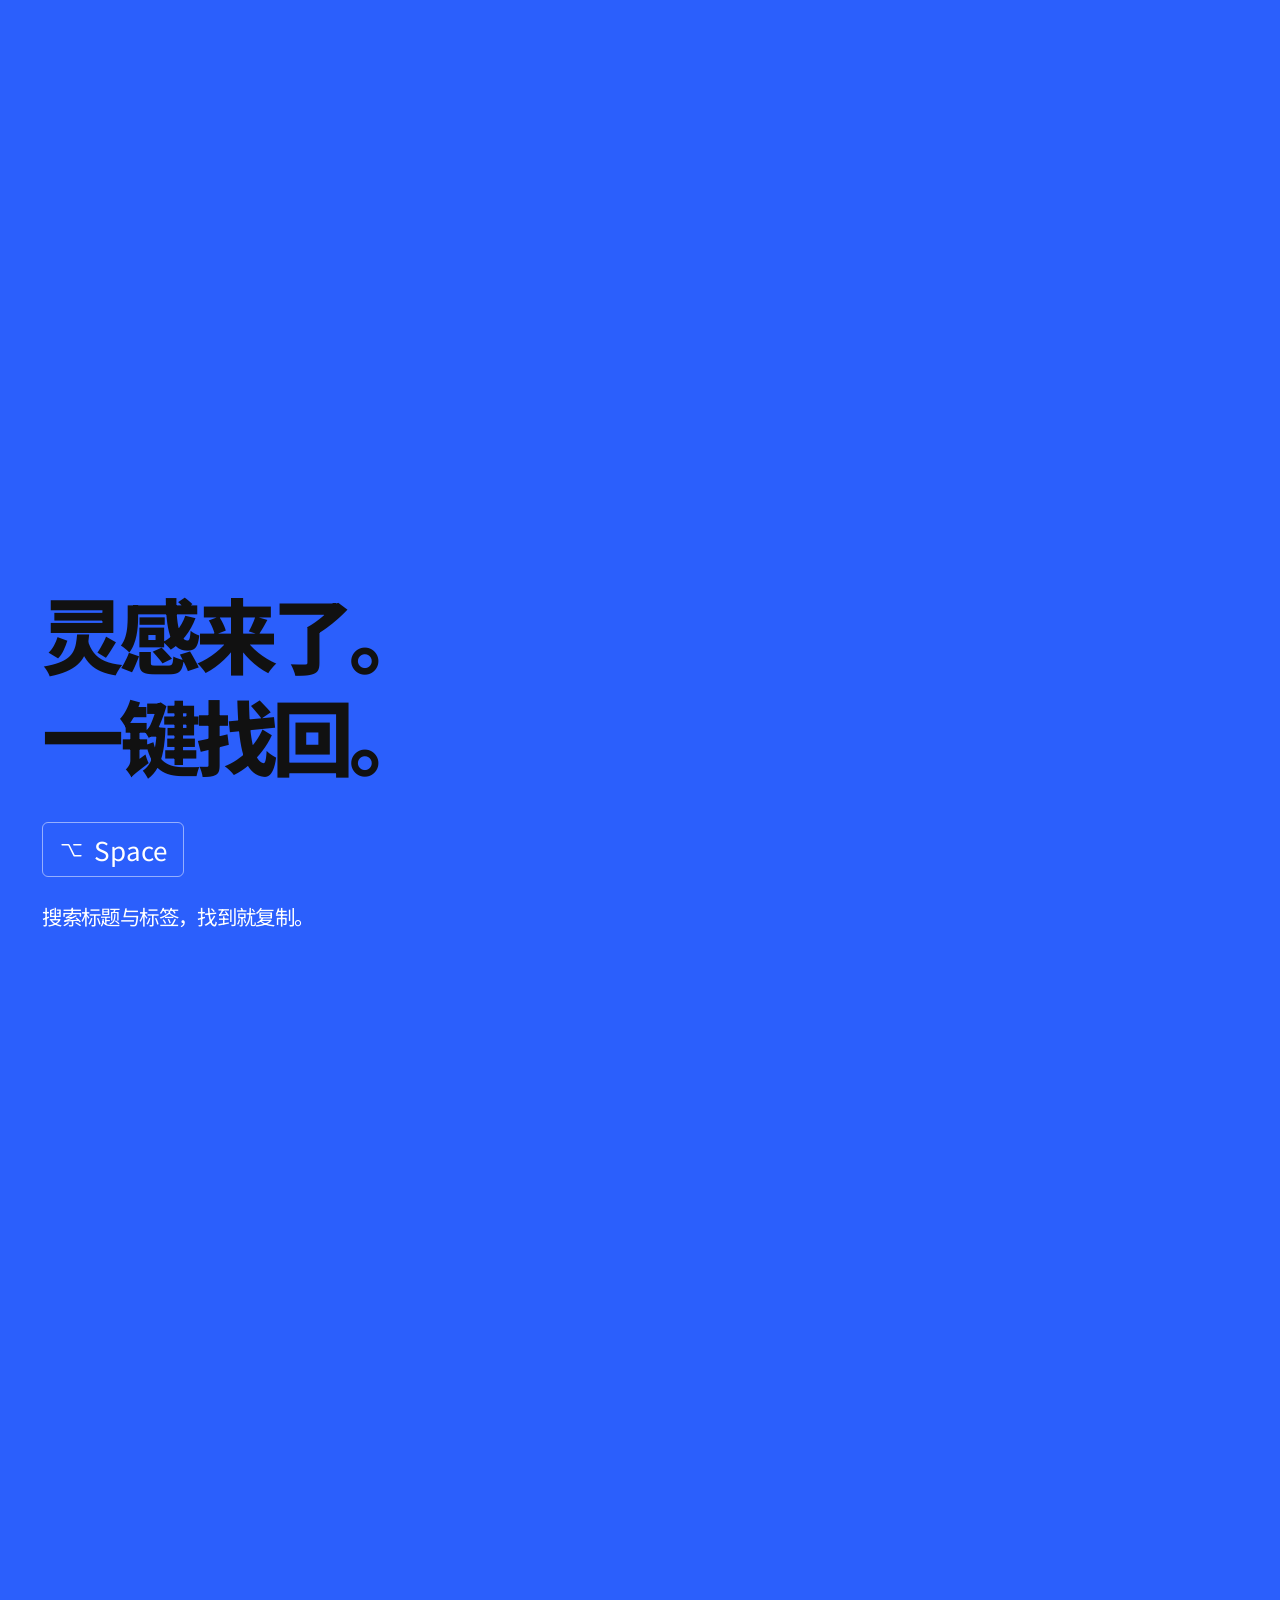
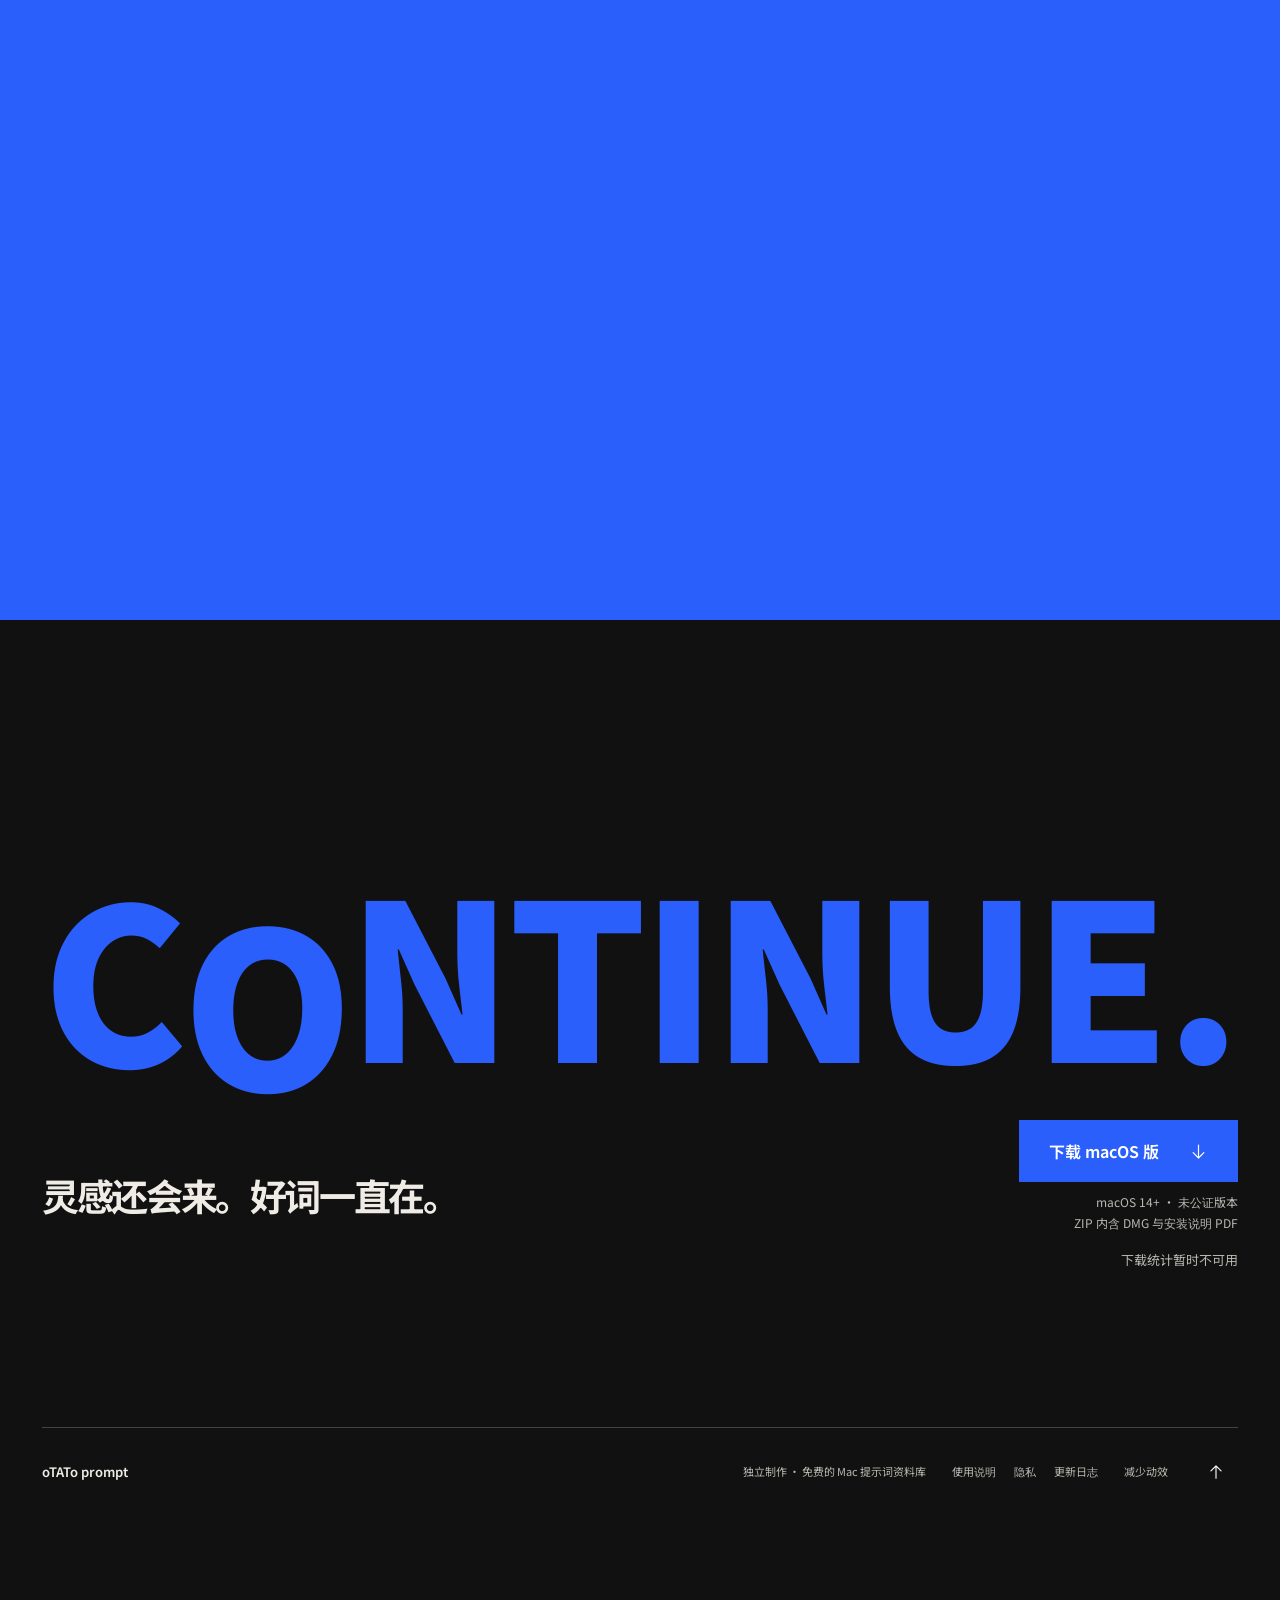
==== commit 22ea9a43: "Show cumulative installer downloads across all releases" ====
--- a/website/index.html
+++ b/website/index.html
@@ -102,7 +102,7 @@
     <footer class="continue-section story-track" id="ending">
       <div class="scene continue-scene">
       <p class="continue-word" aria-hidden="true" lang="en"><span class="letter" style="--letter-index:0">C</span><span class="letter" style="--letter-index:1">O</span><span class="letter" style="--letter-index:2">N</span><span class="letter" style="--letter-index:3">T</span><span class="letter" style="--letter-index:4">I</span><span class="letter" style="--letter-index:5">N</span><span class="letter" style="--letter-index:6">U</span><span class="letter" style="--letter-index:7">E</span><span class="letter" style="--letter-index:8">.</span></p>
-      <div class="continue-row"><h2>灵感还会来。好词一直在。</h2><div class="continue-actions"><a class="primary-link download-link" href="https://github.com/susu177990-rgb/otato-prompt/releases/latest/download/oTATo-prompt.zip" data-download rel="noopener noreferrer" aria-label="下载 oTATo prompt macOS 版">下载 macOS 版 <img class="icon" src="assets/icons/arrow-down.svg" alt=""></a><p class="download-note">macOS 14+ · 未公证版本<br>ZIP 内含 DMG 与安装说明 PDF</p></div></div>
+      <div class="continue-row"><h2>灵感还会来。好词一直在。</h2><div class="continue-actions"><a class="primary-link download-link" href="https://github.com/susu177990-rgb/otato-prompt/releases/latest/download/oTATo-prompt.zip" data-download rel="noopener noreferrer" aria-label="下载 oTATo prompt macOS 版">下载 macOS 版 <img class="icon" src="assets/icons/arrow-down.svg" alt=""></a><p class="download-note">macOS 14+ · 未公证版本<br>ZIP 内含 DMG 与安装说明 PDF</p><p class="download-stats" data-download-stats aria-live="polite" title="所有已发布版本的 DMG 与 ZIP 下载次数，含更新和重复下载">累计下载 <strong data-download-total>—</strong> 次<span class="download-stats-note">所有版本累计</span></p></div></div>
       <div class="footer-line"><a class="footer-brand" href="#main">oTATo prompt</a><p>独立制作 · 免费的 Mac 提示词资料库</p><nav class="footer-links" aria-label="产品支持"><a href="help.html">使用说明</a><a href="privacy.html">隐私</a><a href="https://github.com/susu177990-rgb/otato-prompt/releases">更新日志</a></nav><button class="motion-toggle" type="button" aria-pressed="false">减少动效</button><a class="back-top" href="#main" aria-label="回到开头"><img class="icon" src="assets/icons/arrow-up.svg" alt=""></a></div>
           </div>
     </footer>
--- a/website/assets/site.css
+++ b/website/assets/site.css
@@ -119,3 +119,5 @@
 @media(max-height:619px) and (max-width:760px){
   .hero-poster{height:max(540px,100svh)}.hero-masthead{top:115px;height:210px}.hero-copy{bottom:86px}
 }
+
+.download-stats{margin-top:16px;font-size:13px;line-height:1.7;color:#b9b8b1}.download-stats strong{font-size:20px;font-weight:650;color:var(--paper);font-variant-numeric:tabular-nums}.download-stats-note{display:block;font-size:11px;color:#b9b8b1}
